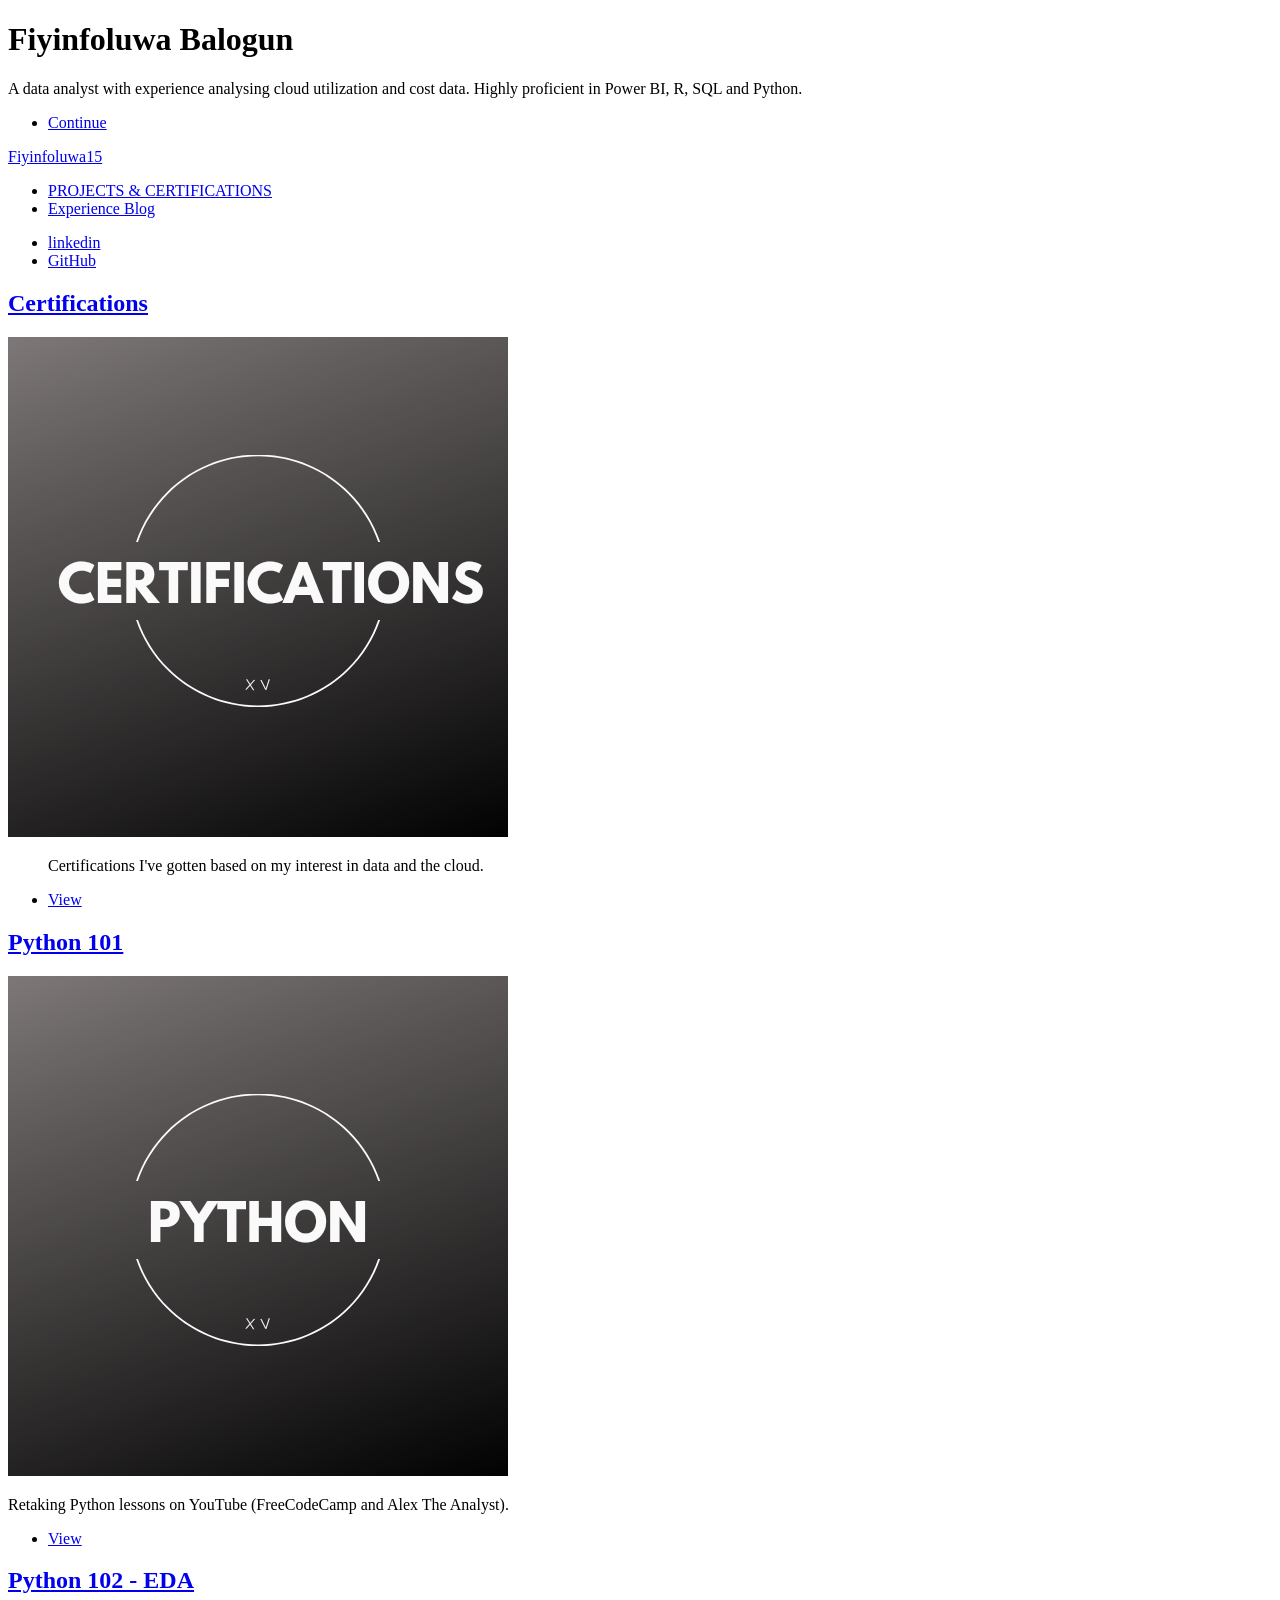
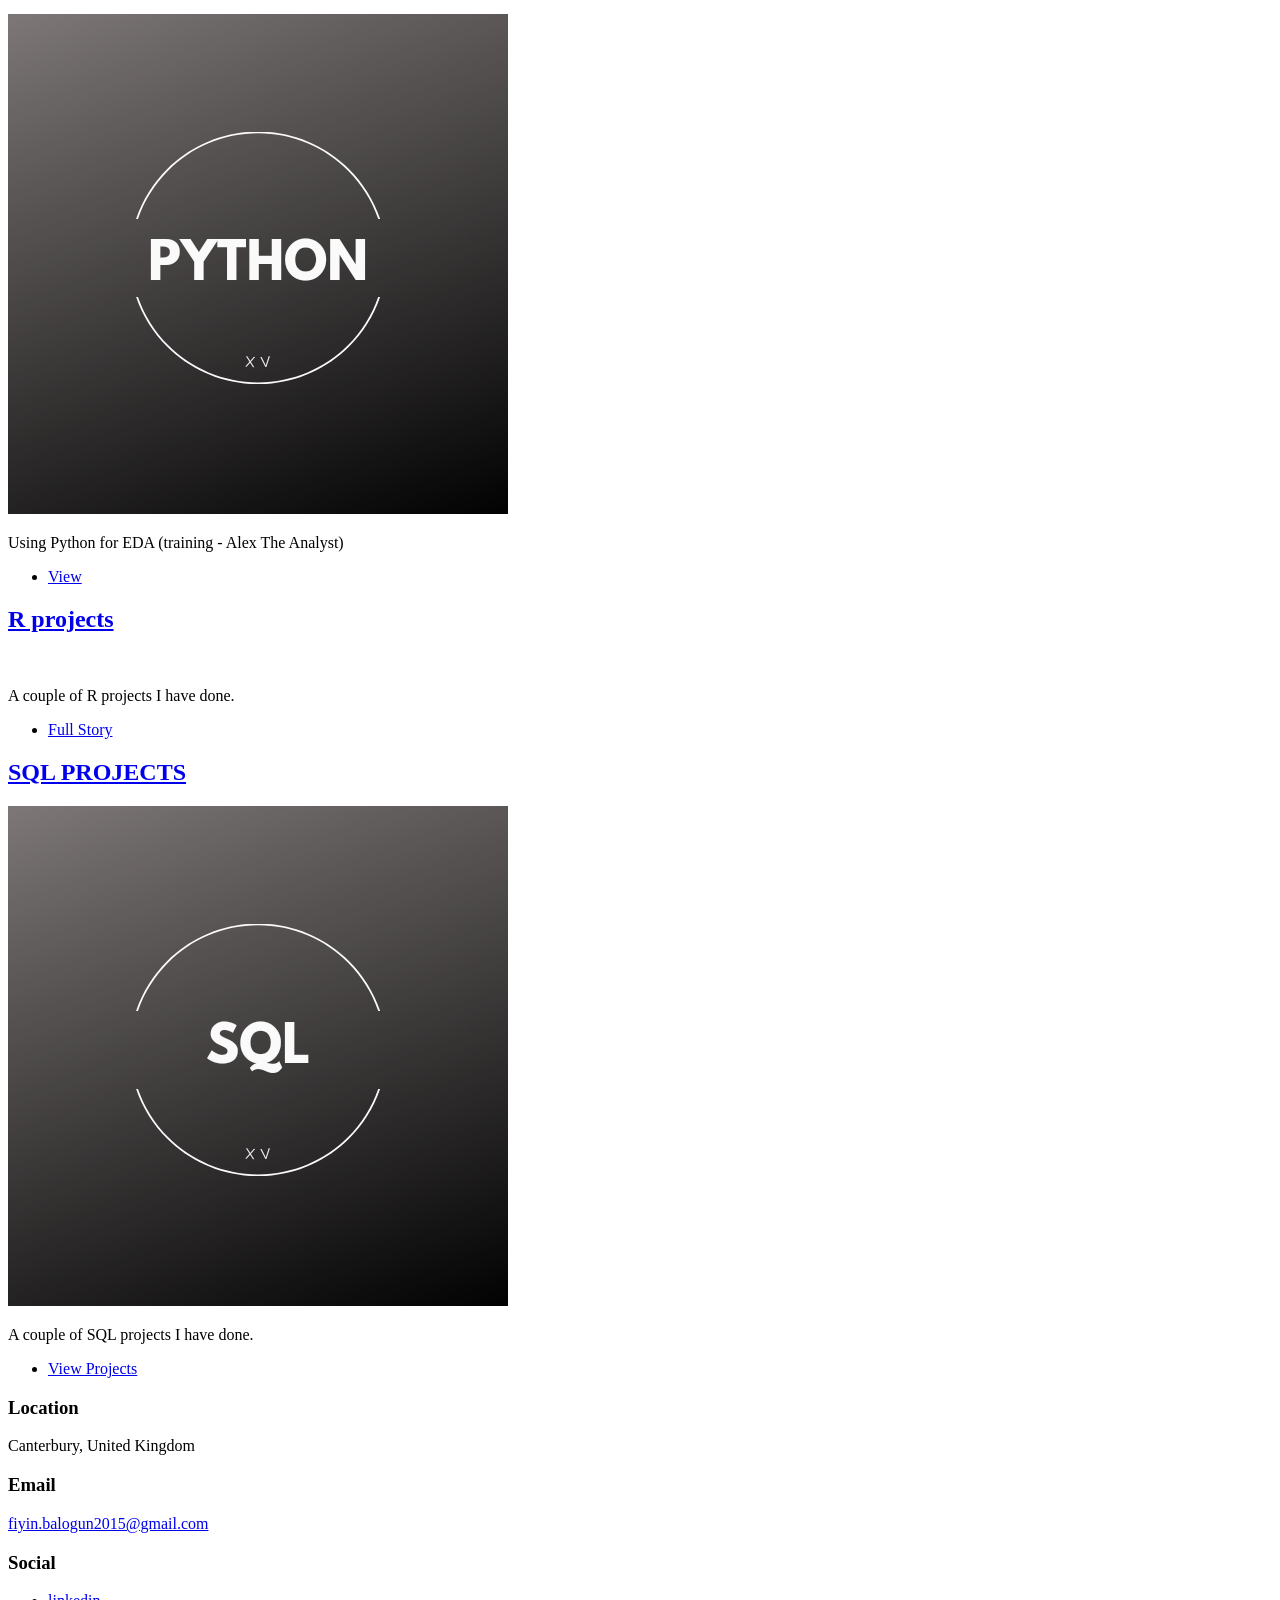
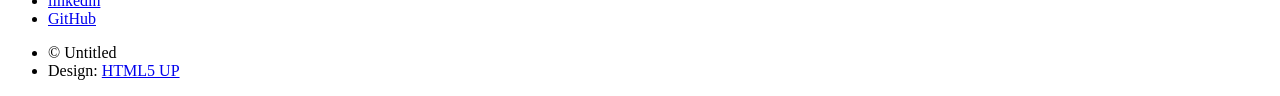
==== index.html @ f5b76aea "Add files via upload" ====
<!DOCTYPE HTML>
<!--
	Massively by HTML5 UP
	html5up.net | @ajlkn
	Free for personal and commercial use under the CCA 3.0 license (html5up.net/license)
-->
<html>
	<head>
		<title>Fiyinfoluwa15</title>
		<meta charset="utf-8" />
		<meta name="viewport" content="width=device-width, initial-scale=1, user-scalable=no" />
		<link rel="stylesheet" href="assets/css/main.css" />
		<noscript><link rel="stylesheet" href="assets/css/noscript.css" /></noscript>
	</head>
	<body class="is-preload">

		<!-- Wrapper -->
			<div id="wrapper" class="fade-in">

				<!-- Intro -->
					<div id="intro">
						<h1>Fiyinfoluwa Balogun<br />
						</h1>
						<p>A data analyst with experience analysing cloud utilization and cost data. Highly proficient in Power BI, R, SQL and Python.
						</p>
						<ul class="actions">
							<li><a href="#header" class="button icon solid solo fa-arrow-down scrolly">Continue</a></li>
						</ul>
					</div>

				<!-- Header -->
					<header id="header">
						<a href="index.html" class="logo">Fiyinfoluwa15</a>
					</header>

				<!-- Nav -->
					<nav id="nav">
						<ul class="links">
							<li class="active"><a href="index.html">PROJECTS & CERTIFICATIONS</a></li>
							<li><a href="elements.html">Experience Blog</a></li>
						</ul>
						<ul class="icons">
							<li><a href="https://www.linkedin.com/in/fiyinfoluwa15/" class="icon brands alt fa-linkedin"><span class="label">linkedin</span></a></li>
							<li><a href="https://github.com/Fiyinfoluwa15" class="icon brands alt fa-github"><span class="label">GitHub</span></a></li>
						</ul>
					</nav>

				<!-- Main -->
					<div id="main">

						<!-- Posts -->
							<section class="posts">

								<article>
									<header>
										
										<h2><a href="https://drive.google.com/drive/folders/1O9Dxxa2J1pvf2xqoZKgdCrz-bEJuk0Lr?usp=drive_link">Certifications<br />
										</a></h2>
									</header>
									<a href="https://drive.google.com/drive/folders/1O9Dxxa2J1pvf2xqoZKgdCrz-bEJuk0Lr?usp=drive_link" class="image main"><img src="images/certifications.png" alt="" /></a>
									<ul class="actions special">
									<p>Certifications I've gotten based on my interest in data and the cloud.</p>
										<li><a href="https://drive.google.com/drive/folders/1O9Dxxa2J1pvf2xqoZKgdCrz-bEJuk0Lr?usp=drive_link" class="button">View</a></li>
									</ul>
								</article>

								<article>
									<header>
										
										<h2><a href="https://github.com/Fiyinfoluwa15/python101/blob/main/Python%20101.ipynb">Python 101<br />
										</a></h2>
									</header>
									<a href="#" class="image fit"><img src="images/python.png" alt="" /></a>
									<p>Retaking Python lessons on YouTube (FreeCodeCamp and Alex The Analyst). </p>
									<ul class="actions special">
										<li><a href="https://github.com/Fiyinfoluwa15/python101/blob/main/Python%20101.ipynb" class="button">View</a></li>
									</ul>
								</article>

								<article>
									<header>
										
										<h2><a href="https://github.com/Fiyinfoluwa15/Python-102/blob/main/Python%20102%20-%20EDA.ipynb">Python 102 - EDA<br />
										</a></h2>
									</header>
									<a href="#" class="image fit"><img src="images/python.png" alt="" /></a>
									<p>Using Python for EDA (training - Alex The Analyst)</p>
									<ul class="actions special">
										<li><a href="https://github.com/Fiyinfoluwa15/Python-102/blob/main/Python%20102%20-%20EDA.ipynb" class="button">View</a></li>
									</ul>
								</article>
								<article>
									<header>
										
										<h2><a href="#">R projects<br />
										</a></h2>
									</header>
									<a href="#" class="image fit"><img src="images/pic04.jpg" alt="" /></a>
									<p>A couple of R projects I have done.</p>
									<ul class="actions special">
										<li><a href="#" class="button">Full Story</a></li>
									</ul>
								</article>
								<article>
									<header>
										
										<h2><a href="#">SQL PROJECTS<br />
										</a></h2>
									</header>
									<a href="#" class="image fit"><img src="images/sql.png" alt="" /></a>
									<p>A couple of SQL projects I have done.</p>
									<ul class="actions special">
										<li><a href="#" class="button">View Projects</a></li>
									</ul>
								</article>
								
					

				
					
						<footer id="footer">
						
							<section class="split contact">
								<section class="alt">
									<h3>Location</h3>
									<p>Canterbury, United Kingdom</p>
								</section>
								<section>
									<h3>Email</h3>
									<p><a href="#">fiyin.balogun2015@gmail.com</a></p>
								</section>
								<section>
									<h3>Social</h3>
									<ul class="icons alt">
										<li><a href="https://www.linkedin.com/in/fiyinfoluwa15/" class="icon brands alt fa-linkedin"><span class="label">linkedin</span></a></li>
										<li><a href="https://github.com/Fiyinfoluwa15" class="icon brands alt fa-github"><span class="label">GitHub</span></a></li>
									</ul>
								</section>
							</section>
						</footer>

				<!-- Copyright -->
					<div id="copyright">
						<ul><li>&copy; Untitled</li><li>Design: <a href="https://html5up.net">HTML5 UP</a></li></ul>
					</div>

			</div>

		<!-- Scripts -->
			<script src="assets/js/jquery.min.js"></script>
			<script src="assets/js/jquery.scrollex.min.js"></script>
			<script src="assets/js/jquery.scrolly.min.js"></script>
			<script src="assets/js/browser.min.js"></script>
			<script src="assets/js/breakpoints.min.js"></script>
			<script src="assets/js/util.js"></script>
			<script src="assets/js/main.js"></script>

	</body>
</html>
---- assets/css/main.css ----
@import url(fontawesome-all.min.css);
@import url("https://fonts.googleapis.com/css?family=Merriweather:300,700,300italic,700italic|Source+Sans+Pro:900");

/*
	Massively by HTML5 UP
	html5up.net | @ajlkn
	Free for personal and commercial use under the CCA 3.0 license (html5up.net/license)
*/

html, body, div, span, applet, object,
iframe, h1, h2, h3, h4, h5, h6, p, blockquote,
pre, a, abbr, acronym, address, big, cite,
code, del, dfn, em, img, ins, kbd, q, s, samp,
small, strike, strong, sub, sup, tt, var, b,
u, i, center, dl, dt, dd, ol, ul, li, fieldset,
form, label, legend, table, caption, tbody,
tfoot, thead, tr, th, td, article, aside,
canvas, details, embed, figure, figcaption,
footer, header, hgroup, menu, nav, output, ruby,
section, summary, time, mark, audio, video {
	margin: 0;
	padding: 0;
	border: 0;
	font-size: 100%;
	font: inherit;
	vertical-align: baseline;}

article, aside, details, figcaption, figure,
footer, header, hgroup, menu, nav, section {
	display: block;}

body {
	line-height: 1;
}

ol, ul {
	list-style: none;
}

blockquote, q {
	quotes: none;
}

	blockquote:before, blockquote:after, q:before, q:after {
		content: '';
		content: none;
	}

table {
	border-collapse: collapse;
	border-spacing: 0;
}

body {
	-webkit-text-size-adjust: none;
}

mark {
	background-color: transparent;
	color: inherit;
}

input::-moz-focus-inner {
	border: 0;
	padding: 0;
}

input, select, textarea {
	-moz-appearance: none;
	-webkit-appearance: none;
	-ms-appearance: none;
	appearance: none;
}

/* Basic */

	@-ms-viewport {
		width: device-width;
	}

	body {
		-ms-overflow-style: scrollbar;
	}

	@media screen and (max-width: 480px) {

		html, body {
			min-width: 320px;
		}

	}

	html {
		box-sizing: border-box;
	}

	*, *:before, *:after {
		box-sizing: inherit;
	}

	body {
		background-color: #1e252d;
	}

		body.is-preload *, body.is-preload *:before, body.is-preload *:after {
			-moz-animation: none !important;
			-webkit-animation: none !important;
			-ms-animation: none !important;
			animation: none !important;
			-moz-transition: none !important;
			-webkit-transition: none !important;
			-ms-transition: none !important;
			transition: none !important;
		}

/* Type */

	html {
		font-size: 16pt;
	}

		@media screen and (max-width: 1680px) {

			html {
				font-size: 12pt;
			}

		}

		@media screen and (max-width: 1280px) {

			html {
				font-size: 11pt;
			}

		}

		@media screen and (max-width: 360px) {

			html {
				font-size: 10pt;
			}

		}

	body {
		color: #212931;
	}

	body, input, select, textarea {
		font-family: "Merriweather", Georgia, serif;
		font-weight: 300;
		font-size: 1rem;
		line-height: 2.375;
	}

	a {
		-moz-transition: color 0.2s ease-in-out, background-color 0.2s ease-in-out, border-color 0.2s ease-in-out, box-shadow 0.2s ease-in-out;
		-webkit-transition: color 0.2s ease-in-out, background-color 0.2s ease-in-out, border-color 0.2s ease-in-out, box-shadow 0.2s ease-in-out;
		-ms-transition: color 0.2s ease-in-out, background-color 0.2s ease-in-out, border-color 0.2s ease-in-out, box-shadow 0.2s ease-in-out;
		transition: color 0.2s ease-in-out, background-color 0.2s ease-in-out, border-color 0.2s ease-in-out, box-shadow 0.2s ease-in-out;
		border-bottom: dotted 1px;
		text-decoration: none;
	}

		a:hover {
			border-bottom-color: transparent;
		}

	strong, b {
		font-weight: 600;
	}

	em, i {
		font-style: italic;
	}

	p {
		text-align: justify;
		margin: 0 0 2rem 0;
	}

	h1, h2, h3, h4, h5, h6 {
		font-family: "Source Sans Pro", Helvetica, sans-serif;
		font-weight: 900;
		line-height: 1.5;
		letter-spacing: 0.075em;
		text-transform: uppercase;
		margin: 0 0 1rem 0;
	}

		h1 a, h2 a, h3 a, h4 a, h5 a, h6 a {
			border-bottom: 0;
			color: inherit;
			text-decoration: none;
		}

	h1 {
		font-size: 4rem;
		line-height: 1.1;
		margin: 0 0 2rem 0;
	}

	h2 {
		font-size: 1.75rem;
		line-height: 1.3;
		margin: 0 0 1.5rem 0;
	}

	h3 {
		font-size: 1.25rem;
		margin: 0 0 1.5rem 0;
	}

	h4 {
		font-size: 1rem;
	}

	h5 {
		font-size: 0.9rem;
	}

	h6 {
		font-size: 0.8rem;
	}

	sub {
		font-size: 0.8rem;
		position: relative;
		top: 0.5rem;
	}

	sup {
		font-size: 0.8rem;
		position: relative;
		top: -0.5rem;
	}

	blockquote {
		border-left: solid 4px;
		font-style: italic;
		margin: 0 0 2rem 0;
		padding: 0.5rem 0 0.5rem 2rem;
	}

	code {
		border: solid 2px;
		font-family: "Courier New", monospace;
		font-size: 0.9rem;
		margin: 0 0.25rem;
		padding: 0.25rem 0.65rem;
	}

	pre {
		-webkit-overflow-scrolling: touch;
		font-family: "Courier New", monospace;
		font-size: 0.9rem;
		margin: 0 0 2rem 0;
	}

		pre code {
			display: block;
			line-height: 1.75;
			padding: 1rem 1.5rem;
			overflow-x: auto;
		}

	hr {
		border: 0;
		border-bottom: solid 2px;
		margin: 3rem 0;
	}

		hr.major {
			margin: 5rem 0;
		}

	.align-left {
		text-align: left;
	}

	.align-center {
		text-align: center;
	}

	.align-right {
		text-align: right;
	}

	input, select, textarea {
		color: #212931;
	}

	a {
		color: #212931;
		border-bottom-color: rgba(33, 41, 49, 0.5);
	}

		a:hover {
			border-bottom-color: transparent;
			color: #18bfef !important;
		}

	strong, b {
		color: #212931;
	}

	h1, h2, h3, h4, h5, h6 {
		color: #212931;
	}

	blockquote {
		border-left-color: #eeeeee;
	}

	code {
		background: rgba(220, 220, 220, 0.25);
		border-color: #eeeeee;
	}

	hr {
		border-bottom-color: #eeeeee;
	}

/* Row */

	.row {
		display: flex;
		flex-wrap: wrap;
		box-sizing: border-box;
		align-items: stretch;
	}

		.row > * {
			box-sizing: border-box;
		}

		.row.gtr-uniform > * > :last-child {
			margin-bottom: 0;
		}

		.row.aln-left {
			justify-content: flex-start;
		}

		.row.aln-center {
			justify-content: center;
		}

		.row.aln-right {
			justify-content: flex-end;
		}

		.row.aln-top {
			align-items: flex-start;
		}

		.row.aln-middle {
			align-items: center;
		}

		.row.aln-bottom {
			align-items: flex-end;
		}

		.row > .imp {
			order: -1;
		}

		.row > .col-1 {
			width: 8.33333%;
		}

		.row > .off-1 {
			margin-left: 8.33333%;
		}

		.row > .col-2 {
			width: 16.66667%;
		}

		.row > .off-2 {
			margin-left: 16.66667%;
		}

		.row > .col-3 {
			width: 25%;
		}

		.row > .off-3 {
			margin-left: 25%;
		}

		.row > .col-4 {
			width: 33.33333%;
		}

		.row > .off-4 {
			margin-left: 33.33333%;
		}

		.row > .col-5 {
			width: 41.66667%;
		}

		.row > .off-5 {
			margin-left: 41.66667%;
		}

		.row > .col-6 {
			width: 50%;
		}

		.row > .off-6 {
			margin-left: 50%;
		}

		.row > .col-7 {
			width: 58.33333%;
		}

		.row > .off-7 {
			margin-left: 58.33333%;
		}

		.row > .col-8 {
			width: 66.66667%;
		}

		.row > .off-8 {
			margin-left: 66.66667%;
		}

		.row > .col-9 {
			width: 75%;
		}

		.row > .off-9 {
			margin-left: 75%;
		}

		.row > .col-10 {
			width: 83.33333%;
		}

		.row > .off-10 {
			margin-left: 83.33333%;
		}

		.row > .col-11 {
			width: 91.66667%;
		}

		.row > .off-11 {
			margin-left: 91.66667%;
		}

		.row > .col-12 {
			width: 100%;
		}

		.row > .off-12 {
			margin-left: 100%;
		}

		.row.gtr-0 {
			margin-top: 0;
			margin-left: 0rem;
		}

			.row.gtr-0 > * {
				padding: 0 0 0 0rem;
			}

			.row.gtr-0.gtr-uniform {
				margin-top: 0rem;
			}

				.row.gtr-0.gtr-uniform > * {
					padding-top: 0rem;
				}

		.row.gtr-25 {
			margin-top: 0;
			margin-left: -0.375rem;
		}

			.row.gtr-25 > * {
				padding: 0 0 0 0.375rem;
			}

			.row.gtr-25.gtr-uniform {
				margin-top: -0.375rem;
			}

				.row.gtr-25.gtr-uniform > * {
					padding-top: 0.375rem;
				}

		.row.gtr-50 {
			margin-top: 0;
			margin-left: -0.75rem;
		}

			.row.gtr-50 > * {
				padding: 0 0 0 0.75rem;
			}

			.row.gtr-50.gtr-uniform {
				margin-top: -0.75rem;
			}

				.row.gtr-50.gtr-uniform > * {
					padding-top: 0.75rem;
				}

		.row {
			margin-top: 0;
			margin-left: -1.5rem;
		}

			.row > * {
				padding: 0 0 0 1.5rem;
			}

			.row.gtr-uniform {
				margin-top: -1.5rem;
			}

				.row.gtr-uniform > * {
					padding-top: 1.5rem;
				}

		.row.gtr-150 {
			margin-top: 0;
			margin-left: -2.25rem;
		}

			.row.gtr-150 > * {
				padding: 0 0 0 2.25rem;
			}

			.row.gtr-150.gtr-uniform {
				margin-top: -2.25rem;
			}

				.row.gtr-150.gtr-uniform > * {
					padding-top: 2.25rem;
				}

		.row.gtr-200 {
			margin-top: 0;
			margin-left: -3rem;
		}

			.row.gtr-200 > * {
				padding: 0 0 0 3rem;
			}

			.row.gtr-200.gtr-uniform {
				margin-top: -3rem;
			}

				.row.gtr-200.gtr-uniform > * {
					padding-top: 3rem;
				}

		@media screen and (max-width: 1680px) {

			.row {
				display: flex;
				flex-wrap: wrap;
				box-sizing: border-box;
				align-items: stretch;
			}

				.row > * {
					box-sizing: border-box;
				}

				.row.gtr-uniform > * > :last-child {
					margin-bottom: 0;
				}

				.row.aln-left {
					justify-content: flex-start;
				}

				.row.aln-center {
					justify-content: center;
				}

				.row.aln-right {
					justify-content: flex-end;
				}

				.row.aln-top {
					align-items: flex-start;
				}

				.row.aln-middle {
					align-items: center;
				}

				.row.aln-bottom {
					align-items: flex-end;
				}

				.row > .imp-xlarge {
					order: -1;
				}

				.row > .col-1-xlarge {
					width: 8.33333%;
				}

				.row > .off-1-xlarge {
					margin-left: 8.33333%;
				}

				.row > .col-2-xlarge {
					width: 16.66667%;
				}

				.row > .off-2-xlarge {
					margin-left: 16.66667%;
				}

				.row > .col-3-xlarge {
					width: 25%;
				}

				.row > .off-3-xlarge {
					margin-left: 25%;
				}

				.row > .col-4-xlarge {
					width: 33.33333%;
				}

				.row > .off-4-xlarge {
					margin-left: 33.33333%;
				}

				.row > .col-5-xlarge {
					width: 41.66667%;
				}

				.row > .off-5-xlarge {
					margin-left: 41.66667%;
				}

				.row > .col-6-xlarge {
					width: 50%;
				}

				.row > .off-6-xlarge {
					margin-left: 50%;
				}

				.row > .col-7-xlarge {
					width: 58.33333%;
				}

				.row > .off-7-xlarge {
					margin-left: 58.33333%;
				}

				.row > .col-8-xlarge {
					width: 66.66667%;
				}

				.row > .off-8-xlarge {
					margin-left: 66.66667%;
				}

				.row > .col-9-xlarge {
					width: 75%;
				}

				.row > .off-9-xlarge {
					margin-left: 75%;
				}

				.row > .col-10-xlarge {
					width: 83.33333%;
				}

				.row > .off-10-xlarge {
					margin-left: 83.33333%;
				}

				.row > .col-11-xlarge {
					width: 91.66667%;
				}

				.row > .off-11-xlarge {
					margin-left: 91.66667%;
				}

				.row > .col-12-xlarge {
					width: 100%;
				}

				.row > .off-12-xlarge {
					margin-left: 100%;
				}

				.row.gtr-0 {
					margin-top: 0;
					margin-left: 0rem;
				}

					.row.gtr-0 > * {
						padding: 0 0 0 0rem;
					}

					.row.gtr-0.gtr-uniform {
						margin-top: 0rem;
					}

						.row.gtr-0.gtr-uniform > * {
							padding-top: 0rem;
						}

				.row.gtr-25 {
					margin-top: 0;
					margin-left: -0.375rem;
				}

					.row.gtr-25 > * {
						padding: 0 0 0 0.375rem;
					}

					.row.gtr-25.gtr-uniform {
						margin-top: -0.375rem;
					}

						.row.gtr-25.gtr-uniform > * {
							padding-top: 0.375rem;
						}

				.row.gtr-50 {
					margin-top: 0;
					margin-left: -0.75rem;
				}

					.row.gtr-50 > * {
						padding: 0 0 0 0.75rem;
					}

					.row.gtr-50.gtr-uniform {
						margin-top: -0.75rem;
					}

						.row.gtr-50.gtr-uniform > * {
							padding-top: 0.75rem;
						}

				.row {
					margin-top: 0;
					margin-left: -1.5rem;
				}

					.row > * {
						padding: 0 0 0 1.5rem;
					}

					.row.gtr-uniform {
						margin-top: -1.5rem;
					}

						.row.gtr-uniform > * {
							padding-top: 1.5rem;
						}

				.row.gtr-150 {
					margin-top: 0;
					margin-left: -2.25rem;
				}

					.row.gtr-150 > * {
						padding: 0 0 0 2.25rem;
					}

					.row.gtr-150.gtr-uniform {
						margin-top: -2.25rem;
					}

						.row.gtr-150.gtr-uniform > * {
							padding-top: 2.25rem;
						}

				.row.gtr-200 {
					margin-top: 0;
					margin-left: -3rem;
				}

					.row.gtr-200 > * {
						padding: 0 0 0 3rem;
					}

					.row.gtr-200.gtr-uniform {
						margin-top: -3rem;
					}

						.row.gtr-200.gtr-uniform > * {
							padding-top: 3rem;
						}

		}

		@media screen and (max-width: 1280px) {

			.row {
				display: flex;
				flex-wrap: wrap;
				box-sizing: border-box;
				align-items: stretch;
			}

				.row > * {
					box-sizing: border-box;
				}

				.row.gtr-uniform > * > :last-child {
					margin-bottom: 0;
				}

				.row.aln-left {
					justify-content: flex-start;
				}

				.row.aln-center {
					justify-content: center;
				}

				.row.aln-right {
					justify-content: flex-end;
				}

				.row.aln-top {
					align-items: flex-start;
				}

				.row.aln-middle {
					align-items: center;
				}

				.row.aln-bottom {
					align-items: flex-end;
				}

				.row > .imp-large {
					order: -1;
				}

				.row > .col-1-large {
					width: 8.33333%;
				}

				.row > .off-1-large {
					margin-left: 8.33333%;
				}

				.row > .col-2-large {
					width: 16.66667%;
				}

				.row > .off-2-large {
					margin-left: 16.66667%;
				}

				.row > .col-3-large {
					width: 25%;
				}

				.row > .off-3-large {
					margin-left: 25%;
				}

				.row > .col-4-large {
					width: 33.33333%;
				}

				.row > .off-4-large {
					margin-left: 33.33333%;
				}

				.row > .col-5-large {
					width: 41.66667%;
				}

				.row > .off-5-large {
					margin-left: 41.66667%;
				}

				.row > .col-6-large {
					width: 50%;
				}

				.row > .off-6-large {
					margin-left: 50%;
				}

				.row > .col-7-large {
					width: 58.33333%;
				}

				.row > .off-7-large {
					margin-left: 58.33333%;
				}

				.row > .col-8-large {
					width: 66.66667%;
				}

				.row > .off-8-large {
					margin-left: 66.66667%;
				}

				.row > .col-9-large {
					width: 75%;
				}

				.row > .off-9-large {
					margin-left: 75%;
				}

				.row > .col-10-large {
					width: 83.33333%;
				}

				.row > .off-10-large {
					margin-left: 83.33333%;
				}

				.row > .col-11-large {
					width: 91.66667%;
				}

				.row > .off-11-large {
					margin-left: 91.66667%;
				}

				.row > .col-12-large {
					width: 100%;
				}

				.row > .off-12-large {
					margin-left: 100%;
				}

				.row.gtr-0 {
					margin-top: 0;
					margin-left: 0rem;
				}

					.row.gtr-0 > * {
						padding: 0 0 0 0rem;
					}

					.row.gtr-0.gtr-uniform {
						margin-top: 0rem;
					}

						.row.gtr-0.gtr-uniform > * {
							padding-top: 0rem;
						}

				.row.gtr-25 {
					margin-top: 0;
					margin-left: -0.375rem;
				}

					.row.gtr-25 > * {
						padding: 0 0 0 0.375rem;
					}

					.row.gtr-25.gtr-uniform {
						margin-top: -0.375rem;
					}

						.row.gtr-25.gtr-uniform > * {
							padding-top: 0.375rem;
						}

				.row.gtr-50 {
					margin-top: 0;
					margin-left: -0.75rem;
				}

					.row.gtr-50 > * {
						padding: 0 0 0 0.75rem;
					}

					.row.gtr-50.gtr-uniform {
						margin-top: -0.75rem;
					}

						.row.gtr-50.gtr-uniform > * {
							padding-top: 0.75rem;
						}

				.row {
					margin-top: 0;
					margin-left: -1.5rem;
				}

					.row > * {
						padding: 0 0 0 1.5rem;
					}

					.row.gtr-uniform {
						margin-top: -1.5rem;
					}

						.row.gtr-uniform > * {
							padding-top: 1.5rem;
						}

				.row.gtr-150 {
					margin-top: 0;
					margin-left: -2.25rem;
				}

					.row.gtr-150 > * {
						padding: 0 0 0 2.25rem;
					}

					.row.gtr-150.gtr-uniform {
						margin-top: -2.25rem;
					}

						.row.gtr-150.gtr-uniform > * {
							padding-top: 2.25rem;
						}

				.row.gtr-200 {
					margin-top: 0;
					margin-left: -3rem;
				}

					.row.gtr-200 > * {
						padding: 0 0 0 3rem;
					}

					.row.gtr-200.gtr-uniform {
						margin-top: -3rem;
					}

						.row.gtr-200.gtr-uniform > * {
							padding-top: 3rem;
						}

		}

		@media screen and (max-width: 980px) {

			.row {
				display: flex;
				flex-wrap: wrap;
				box-sizing: border-box;
				align-items: stretch;
			}

				.row > * {
					box-sizing: border-box;
				}

				.row.gtr-uniform > * > :last-child {
					margin-bottom: 0;
				}

				.row.aln-left {
					justify-content: flex-start;
				}

				.row.aln-center {
					justify-content: center;
				}

				.row.aln-right {
					justify-content: flex-end;
				}

				.row.aln-top {
					align-items: flex-start;
				}

				.row.aln-middle {
					align-items: center;
				}

				.row.aln-bottom {
					align-items: flex-end;
				}

				.row > .imp-medium {
					order: -1;
				}

				.row > .col-1-medium {
					width: 8.33333%;
				}

				.row > .off-1-medium {
					margin-left: 8.33333%;
				}

				.row > .col-2-medium {
					width: 16.66667%;
				}

				.row > .off-2-medium {
					margin-left: 16.66667%;
				}

				.row > .col-3-medium {
					width: 25%;
				}

				.row > .off-3-medium {
					margin-left: 25%;
				}

				.row > .col-4-medium {
					width: 33.33333%;
				}

				.row > .off-4-medium {
					margin-left: 33.33333%;
				}

				.row > .col-5-medium {
					width: 41.66667%;
				}

				.row > .off-5-medium {
					margin-left: 41.66667%;
				}

				.row > .col-6-medium {
					width: 50%;
				}

				.row > .off-6-medium {
					margin-left: 50%;
				}

				.row > .col-7-medium {
					width: 58.33333%;
				}

				.row > .off-7-medium {
					margin-left: 58.33333%;
				}

				.row > .col-8-medium {
					width: 66.66667%;
				}

				.row > .off-8-medium {
					margin-left: 66.66667%;
				}

				.row > .col-9-medium {
					width: 75%;
				}

				.row > .off-9-medium {
					margin-left: 75%;
				}

				.row > .col-10-medium {
					width: 83.33333%;
				}

				.row > .off-10-medium {
					margin-left: 83.33333%;
				}

				.row > .col-11-medium {
					width: 91.66667%;
				}

				.row > .off-11-medium {
					margin-left: 91.66667%;
				}

				.row > .col-12-medium {
					width: 100%;
				}

				.row > .off-12-medium {
					margin-left: 100%;
				}

				.row.gtr-0 {
					margin-top: 0;
					margin-left: 0rem;
				}

					.row.gtr-0 > * {
						padding: 0 0 0 0rem;
					}

					.row.gtr-0.gtr-uniform {
						margin-top: 0rem;
					}

						.row.gtr-0.gtr-uniform > * {
							padding-top: 0rem;
						}

				.row.gtr-25 {
					margin-top: 0;
					margin-left: -0.375rem;
				}

					.row.gtr-25 > * {
						padding: 0 0 0 0.375rem;
					}

					.row.gtr-25.gtr-uniform {
						margin-top: -0.375rem;
					}

						.row.gtr-25.gtr-uniform > * {
							padding-top: 0.375rem;
						}

				.row.gtr-50 {
					margin-top: 0;
					margin-left: -0.75rem;
				}

					.row.gtr-50 > * {
						padding: 0 0 0 0.75rem;
					}

					.row.gtr-50.gtr-uniform {
						margin-top: -0.75rem;
					}

						.row.gtr-50.gtr-uniform > * {
							padding-top: 0.75rem;
						}

				.row {
					margin-top: 0;
					margin-left: -1.5rem;
				}

					.row > * {
						padding: 0 0 0 1.5rem;
					}

					.row.gtr-uniform {
						margin-top: -1.5rem;
					}

						.row.gtr-uniform > * {
							padding-top: 1.5rem;
						}

				.row.gtr-150 {
					margin-top: 0;
					margin-left: -2.25rem;
				}

					.row.gtr-150 > * {
						padding: 0 0 0 2.25rem;
					}

					.row.gtr-150.gtr-uniform {
						margin-top: -2.25rem;
					}

						.row.gtr-150.gtr-uniform > * {
							padding-top: 2.25rem;
						}

				.row.gtr-200 {
					margin-top: 0;
					margin-left: -3rem;
				}

					.row.gtr-200 > * {
						padding: 0 0 0 3rem;
					}

					.row.gtr-200.gtr-uniform {
						margin-top: -3rem;
					}

						.row.gtr-200.gtr-uniform > * {
							padding-top: 3rem;
						}

		}

		@media screen and (max-width: 736px) {

			.row {
				display: flex;
				flex-wrap: wrap;
				box-sizing: border-box;
				align-items: stretch;
			}

				.row > * {
					box-sizing: border-box;
				}

				.row.gtr-uniform > * > :last-child {
					margin-bottom: 0;
				}

				.row.aln-left {
					justify-content: flex-start;
				}

				.row.aln-center {
					justify-content: center;
				}

				.row.aln-right {
					justify-content: flex-end;
				}

				.row.aln-top {
					align-items: flex-start;
				}

				.row.aln-middle {
					align-items: center;
				}

				.row.aln-bottom {
					align-items: flex-end;
				}

				.row > .imp-small {
					order: -1;
				}

				.row > .col-1-small {
					width: 8.33333%;
				}

				.row > .off-1-small {
					margin-left: 8.33333%;
				}

				.row > .col-2-small {
					width: 16.66667%;
				}

				.row > .off-2-small {
					margin-left: 16.66667%;
				}

				.row > .col-3-small {
					width: 25%;
				}

				.row > .off-3-small {
					margin-left: 25%;
				}

				.row > .col-4-small {
					width: 33.33333%;
				}

				.row > .off-4-small {
					margin-left: 33.33333%;
				}

				.row > .col-5-small {
					width: 41.66667%;
				}

				.row > .off-5-small {
					margin-left: 41.66667%;
				}

				.row > .col-6-small {
					width: 50%;
				}

				.row > .off-6-small {
					margin-left: 50%;
				}

				.row > .col-7-small {
					width: 58.33333%;
				}

				.row > .off-7-small {
					margin-left: 58.33333%;
				}

				.row > .col-8-small {
					width: 66.66667%;
				}

				.row > .off-8-small {
					margin-left: 66.66667%;
				}

				.row > .col-9-small {
					width: 75%;
				}

				.row > .off-9-small {
					margin-left: 75%;
				}

				.row > .col-10-small {
					width: 83.33333%;
				}

				.row > .off-10-small {
					margin-left: 83.33333%;
				}

				.row > .col-11-small {
					width: 91.66667%;
				}

				.row > .off-11-small {
					margin-left: 91.66667%;
				}

				.row > .col-12-small {
					width: 100%;
				}

				.row > .off-12-small {
					margin-left: 100%;
				}

				.row.gtr-0 {
					margin-top: 0;
					margin-left: 0rem;
				}

					.row.gtr-0 > * {
						padding: 0 0 0 0rem;
					}

					.row.gtr-0.gtr-uniform {
						margin-top: 0rem;
					}

						.row.gtr-0.gtr-uniform > * {
							padding-top: 0rem;
						}

				.row.gtr-25 {
					margin-top: 0;
					margin-left: -0.375rem;
				}

					.row.gtr-25 > * {
						padding: 0 0 0 0.375rem;
					}

					.row.gtr-25.gtr-uniform {
						margin-top: -0.375rem;
					}

						.row.gtr-25.gtr-uniform > * {
							padding-top: 0.375rem;
						}

				.row.gtr-50 {
					margin-top: 0;
					margin-left: -0.75rem;
				}

					.row.gtr-50 > * {
						padding: 0 0 0 0.75rem;
					}

					.row.gtr-50.gtr-uniform {
						margin-top: -0.75rem;
					}

						.row.gtr-50.gtr-uniform > * {
							padding-top: 0.75rem;
						}

				.row {
					margin-top: 0;
					margin-left: -1.5rem;
				}

					.row > * {
						padding: 0 0 0 1.5rem;
					}

					.row.gtr-uniform {
						margin-top: -1.5rem;
					}

						.row.gtr-uniform > * {
							padding-top: 1.5rem;
						}

				.row.gtr-150 {
					margin-top: 0;
					margin-left: -2.25rem;
				}

					.row.gtr-150 > * {
						padding: 0 0 0 2.25rem;
					}

					.row.gtr-150.gtr-uniform {
						margin-top: -2.25rem;
					}

						.row.gtr-150.gtr-uniform > * {
							padding-top: 2.25rem;
						}

				.row.gtr-200 {
					margin-top: 0;
					margin-left: -3rem;
				}

					.row.gtr-200 > * {
						padding: 0 0 0 3rem;
					}

					.row.gtr-200.gtr-uniform {
						margin-top: -3rem;
					}

						.row.gtr-200.gtr-uniform > * {
							padding-top: 3rem;
						}

		}

		@media screen and (max-width: 480px) {

			.row {
				display: flex;
				flex-wrap: wrap;
				box-sizing: border-box;
				align-items: stretch;
			}

				.row > * {
					box-sizing: border-box;
				}

				.row.gtr-uniform > * > :last-child {
					margin-bottom: 0;
				}

				.row.aln-left {
					justify-content: flex-start;
				}

				.row.aln-center {
					justify-content: center;
				}

				.row.aln-right {
					justify-content: flex-end;
				}

				.row.aln-top {
					align-items: flex-start;
				}

				.row.aln-middle {
					align-items: center;
				}

				.row.aln-bottom {
					align-items: flex-end;
				}

				.row > .imp-xsmall {
					order: -1;
				}

				.row > .col-1-xsmall {
					width: 8.33333%;
				}

				.row > .off-1-xsmall {
					margin-left: 8.33333%;
				}

				.row > .col-2-xsmall {
					width: 16.66667%;
				}

				.row > .off-2-xsmall {
					margin-left: 16.66667%;
				}

				.row > .col-3-xsmall {
					width: 25%;
				}

				.row > .off-3-xsmall {
					margin-left: 25%;
				}

				.row > .col-4-xsmall {
					width: 33.33333%;
				}

				.row > .off-4-xsmall {
					margin-left: 33.33333%;
				}

				.row > .col-5-xsmall {
					width: 41.66667%;
				}

				.row > .off-5-xsmall {
					margin-left: 41.66667%;
				}

				.row > .col-6-xsmall {
					width: 50%;
				}

				.row > .off-6-xsmall {
					margin-left: 50%;
				}

				.row > .col-7-xsmall {
					width: 58.33333%;
				}

				.row > .off-7-xsmall {
					margin-left: 58.33333%;
				}

				.row > .col-8-xsmall {
					width: 66.66667%;
				}

				.row > .off-8-xsmall {
					margin-left: 66.66667%;
				}

				.row > .col-9-xsmall {
					width: 75%;
				}

				.row > .off-9-xsmall {
					margin-left: 75%;
				}

				.row > .col-10-xsmall {
					width: 83.33333%;
				}

				.row > .off-10-xsmall {
					margin-left: 83.33333%;
				}

				.row > .col-11-xsmall {
					width: 91.66667%;
				}

				.row > .off-11-xsmall {
					margin-left: 91.66667%;
				}

				.row > .col-12-xsmall {
					width: 100%;
				}

				.row > .off-12-xsmall {
					margin-left: 100%;
				}

				.row.gtr-0 {
					margin-top: 0;
					margin-left: 0rem;
				}

					.row.gtr-0 > * {
						padding: 0 0 0 0rem;
					}

					.row.gtr-0.gtr-uniform {
						margin-top: 0rem;
					}

						.row.gtr-0.gtr-uniform > * {
							padding-top: 0rem;
						}

				.row.gtr-25 {
					margin-top: 0;
					margin-left: -0.375rem;
				}

					.row.gtr-25 > * {
						padding: 0 0 0 0.375rem;
					}

					.row.gtr-25.gtr-uniform {
						margin-top: -0.375rem;
					}

						.row.gtr-25.gtr-uniform > * {
							padding-top: 0.375rem;
						}

				.row.gtr-50 {
					margin-top: 0;
					margin-left: -0.75rem;
				}

					.row.gtr-50 > * {
						padding: 0 0 0 0.75rem;
					}

					.row.gtr-50.gtr-uniform {
						margin-top: -0.75rem;
					}

						.row.gtr-50.gtr-uniform > * {
							padding-top: 0.75rem;
						}

				.row {
					margin-top: 0;
					margin-left: -1.5rem;
				}

					.row > * {
						padding: 0 0 0 1.5rem;
					}

					.row.gtr-uniform {
						margin-top: -1.5rem;
					}

						.row.gtr-uniform > * {
							padding-top: 1.5rem;
						}

				.row.gtr-150 {
					margin-top: 0;
					margin-left: -2.25rem;
				}

					.row.gtr-150 > * {
						padding: 0 0 0 2.25rem;
					}

					.row.gtr-150.gtr-uniform {
						margin-top: -2.25rem;
					}

						.row.gtr-150.gtr-uniform > * {
							padding-top: 2.25rem;
						}

				.row.gtr-200 {
					margin-top: 0;
					margin-left: -3rem;
				}

					.row.gtr-200 > * {
						padding: 0 0 0 3rem;
					}

					.row.gtr-200.gtr-uniform {
						margin-top: -3rem;
					}

						.row.gtr-200.gtr-uniform > * {
							padding-top: 3rem;
						}

		}

		@media screen and (max-width: 360px) {

			.row {
				display: flex;
				flex-wrap: wrap;
				box-sizing: border-box;
				align-items: stretch;
			}

				.row > * {
					box-sizing: border-box;
				}

				.row.gtr-uniform > * > :last-child {
					margin-bottom: 0;
				}

				.row.aln-left {
					justify-content: flex-start;
				}

				.row.aln-center {
					justify-content: center;
				}

				.row.aln-right {
					justify-content: flex-end;
				}

				.row.aln-top {
					align-items: flex-start;
				}

				.row.aln-middle {
					align-items: center;
				}

				.row.aln-bottom {
					align-items: flex-end;
				}

				.row > .imp-xxsmall {
					order: -1;
				}

				.row > .col-1-xxsmall {
					width: 8.33333%;
				}

				.row > .off-1-xxsmall {
					margin-left: 8.33333%;
				}

				.row > .col-2-xxsmall {
					width: 16.66667%;
				}

				.row > .off-2-xxsmall {
					margin-left: 16.66667%;
				}

				.row > .col-3-xxsmall {
					width: 25%;
				}

				.row > .off-3-xxsmall {
					margin-left: 25%;
				}

				.row > .col-4-xxsmall {
					width: 33.33333%;
				}

				.row > .off-4-xxsmall {
					margin-left: 33.33333%;
				}

				.row > .col-5-xxsmall {
					width: 41.66667%;
				}

				.row > .off-5-xxsmall {
					margin-left: 41.66667%;
				}

				.row > .col-6-xxsmall {
					width: 50%;
				}

				.row > .off-6-xxsmall {
					margin-left: 50%;
				}

				.row > .col-7-xxsmall {
					width: 58.33333%;
				}

				.row > .off-7-xxsmall {
					margin-left: 58.33333%;
				}

				.row > .col-8-xxsmall {
					width: 66.66667%;
				}

				.row > .off-8-xxsmall {
					margin-left: 66.66667%;
				}

				.row > .col-9-xxsmall {
					width: 75%;
				}

				.row > .off-9-xxsmall {
					margin-left: 75%;
				}

				.row > .col-10-xxsmall {
					width: 83.33333%;
				}

				.row > .off-10-xxsmall {
					margin-left: 83.33333%;
				}

				.row > .col-11-xxsmall {
					width: 91.66667%;
				}

				.row > .off-11-xxsmall {
					margin-left: 91.66667%;
				}

				.row > .col-12-xxsmall {
					width: 100%;
				}

				.row > .off-12-xxsmall {
					margin-left: 100%;
				}

				.row.gtr-0 {
					margin-top: 0;
					margin-left: 0rem;
				}

					.row.gtr-0 > * {
						padding: 0 0 0 0rem;
					}

					.row.gtr-0.gtr-uniform {
						margin-top: 0rem;
					}

						.row.gtr-0.gtr-uniform > * {
							padding-top: 0rem;
						}

				.row.gtr-25 {
					margin-top: 0;
					margin-left: -0.375rem;
				}

					.row.gtr-25 > * {
						padding: 0 0 0 0.375rem;
					}

					.row.gtr-25.gtr-uniform {
						margin-top: -0.375rem;
					}

						.row.gtr-25.gtr-uniform > * {
							padding-top: 0.375rem;
						}

				.row.gtr-50 {
					margin-top: 0;
					margin-left: -0.75rem;
				}

					.row.gtr-50 > * {
						padding: 0 0 0 0.75rem;
					}

					.row.gtr-50.gtr-uniform {
						margin-top: -0.75rem;
					}

						.row.gtr-50.gtr-uniform > * {
							padding-top: 0.75rem;
						}

				.row {
					margin-top: 0;
					margin-left: -1.5rem;
				}

					.row > * {
						padding: 0 0 0 1.5rem;
					}

					.row.gtr-uniform {
						margin-top: -1.5rem;
					}

						.row.gtr-uniform > * {
							padding-top: 1.5rem;
						}

				.row.gtr-150 {
					margin-top: 0;
					margin-left: -2.25rem;
				}

					.row.gtr-150 > * {
						padding: 0 0 0 2.25rem;
					}

					.row.gtr-150.gtr-uniform {
						margin-top: -2.25rem;
					}

						.row.gtr-150.gtr-uniform > * {
							padding-top: 2.25rem;
						}

				.row.gtr-200 {
					margin-top: 0;
					margin-left: -3rem;
				}

					.row.gtr-200 > * {
						padding: 0 0 0 3rem;
					}

					.row.gtr-200.gtr-uniform {
						margin-top: -3rem;
					}

						.row.gtr-200.gtr-uniform > * {
							padding-top: 3rem;
						}

		}

/* Box */

	.box {
		border: solid 2px;
		margin-bottom: 2rem;
		padding: 1.5rem;
	}

		.box > :last-child,
		.box > :last-child > :last-child,
		.box > :last-child > :last-child > :last-child {
			margin-bottom: 0;
		}

		.box.alt {
			border: 0;
			border-radius: 0;
			padding: 0;
		}

	.box {
		border-color: #eeeeee;
	}

/* Button */

	input[type="submit"],
	input[type="reset"],
	input[type="button"],
	button,
	.button {
		-moz-appearance: none;
		-webkit-appearance: none;
		-ms-appearance: none;
		appearance: none;
		-moz-transition: background-color 0.2s ease-in-out, box-shadow 0.2s ease-in-out, color 0.2s ease-in-out;
		-webkit-transition: background-color 0.2s ease-in-out, box-shadow 0.2s ease-in-out, color 0.2s ease-in-out;
		-ms-transition: background-color 0.2s ease-in-out, box-shadow 0.2s ease-in-out, color 0.2s ease-in-out;
		transition: background-color 0.2s ease-in-out, box-shadow 0.2s ease-in-out, color 0.2s ease-in-out;
		border: 0;
		border-radius: 0;
		cursor: pointer;
		display: inline-block;
		font-family: "Source Sans Pro", Helvetica, sans-serif;
		font-size: 0.8rem;
		font-weight: 900;
		letter-spacing: 0.075em;
		height: 3rem;
		line-height: 3rem;
		padding: 0 2rem;
		text-align: center;
		text-decoration: none;
		text-transform: uppercase;
		white-space: nowrap;
	}

		input[type="submit"].icon:before,
		input[type="reset"].icon:before,
		input[type="button"].icon:before,
		button.icon:before,
		.button.icon:before {
			margin-right: 0.5rem;
		}

		input[type="submit"].icon.solo,
		input[type="reset"].icon.solo,
		input[type="button"].icon.solo,
		button.icon.solo,
		.button.icon.solo {
			position: relative;
			width: 4rem;
			height: 4rem;
			line-height: 4rem;
			border-radius: 4rem;
			text-indent: 4rem;
			overflow: hidden;
			padding: 0;
			white-space: nowrap;
		}

			input[type="submit"].icon.solo:before,
			input[type="reset"].icon.solo:before,
			input[type="button"].icon.solo:before,
			button.icon.solo:before,
			.button.icon.solo:before {
				position: absolute;
				display: block;
				top: 0;
				left: 0;
				width: inherit;
				height: inherit;
				line-height: inherit;
				font-size: 1.25rem;
				margin-right: 0;
				text-align: center;
				text-indent: 0;
			}

		input[type="submit"].fit,
		input[type="reset"].fit,
		input[type="button"].fit,
		button.fit,
		.button.fit {
			width: 100%;
		}

		input[type="submit"].small,
		input[type="reset"].small,
		input[type="button"].small,
		button.small,
		.button.small {
			font-size: 0.7rem;
			height: 2.5rem;
			line-height: 2.5rem;
			padding: 0 1.5rem;
		}

		input[type="submit"].large,
		input[type="reset"].large,
		input[type="button"].large,
		button.large,
		.button.large {
			font-size: 0.9rem;
			height: 3.5rem;
			line-height: 3.5rem;
			padding: 0 2.75rem;
		}

		@media screen and (max-width: 980px) {

			input[type="submit"],
			input[type="reset"],
			input[type="button"],
			button,
			.button {
				font-size: 0.9rem;
				height: 3.25rem;
				line-height: 3.25rem;
			}

				input[type="submit"].large,
				input[type="reset"].large,
				input[type="button"].large,
				button.large,
				.button.large {
					font-size: 1rem;
					height: 3.75rem;
					line-height: 3.75rem;
				}

		}

		input[type="submit"].disabled, input[type="submit"]:disabled,
		input[type="reset"].disabled,
		input[type="reset"]:disabled,
		input[type="button"].disabled,
		input[type="button"]:disabled,
		button.disabled,
		button:disabled,
		.button.disabled,
		.button:disabled {
			pointer-events: none;
			opacity: 0.25;
		}

	input[type="submit"],
	input[type="reset"],
	input[type="button"],
	button,
	.button {
		background-color: transparent;
		box-shadow: inset 0 0 0 2px #212931;
		color: #212931 !important;
	}

		input[type="submit"]:hover,
		input[type="reset"]:hover,
		input[type="button"]:hover,
		button:hover,
		.button:hover {
			box-shadow: inset 0 0 0 2px #18bfef;
			color: #18bfef !important;
		}

		input[type="submit"].primary,
		input[type="reset"].primary,
		input[type="button"].primary,
		button.primary,
		.button.primary {
			background-color: #212931;
			box-shadow: none;
			color: #ffffff !important;
		}

			input[type="submit"].primary:hover,
			input[type="reset"].primary:hover,
			input[type="button"].primary:hover,
			button.primary:hover,
			.button.primary:hover {
				background-color: #18bfef;
			}

/* Form */

	form {
		margin: 0 0 2rem 0;
	}

		form > :last-child {
			margin-bottom: 0;
		}

		form > .fields {
			display: -moz-flex;
			display: -webkit-flex;
			display: -ms-flex;
			display: flex;
			-moz-flex-wrap: wrap;
			-webkit-flex-wrap: wrap;
			-ms-flex-wrap: wrap;
			flex-wrap: wrap;
			width: calc(100% + 3rem);
			margin: -1.5rem 0 2rem -1.5rem;
		}

			form > .fields > .field {
				-moz-flex-grow: 0;
				-webkit-flex-grow: 0;
				-ms-flex-grow: 0;
				flex-grow: 0;
				-moz-flex-shrink: 0;
				-webkit-flex-shrink: 0;
				-ms-flex-shrink: 0;
				flex-shrink: 0;
				padding: 1.5rem 0 0 1.5rem;
				width: calc(100% - 1.5rem);
			}

				form > .fields > .field.half {
					width: calc(50% - 0.75rem);
				}

				form > .fields > .field.third {
					width: calc(100%/3 - 0.5rem);
				}

				form > .fields > .field.quarter {
					width: calc(25% - 0.375rem);
				}

		@media screen and (max-width: 480px) {

			form > .fields {
				width: calc(100% + 3rem);
				margin: -1.5rem 0 2rem -1.5rem;
			}

				form > .fields > .field {
					padding: 1.5rem 0 0 1.5rem;
					width: calc(100% - 1.5rem);
				}

					form > .fields > .field.half {
						width: calc(100% - 1.5rem);
					}

					form > .fields > .field.third {
						width: calc(100% - 1.5rem);
					}

					form > .fields > .field.quarter {
						width: calc(100% - 1.5rem);
					}

		}

	label {
		display: block;
		font-family: "Source Sans Pro", Helvetica, sans-serif;
		font-weight: 900;
		line-height: 1.5;
		letter-spacing: 0.075em;
		font-size: 0.8rem;
		text-transform: uppercase;
		margin: 0 0 0.75rem 0;
	}

		@media screen and (max-width: 980px) {

			label {
				font-size: 0.9rem;
			}

		}

	input[type="text"],
	input[type="password"],
	input[type="email"],
	select,
	textarea {
		-moz-appearance: none;
		-webkit-appearance: none;
		-ms-appearance: none;
		appearance: none;
		background: transparent;
		border-radius: 0;
		border: solid 2px;
		color: inherit;
		display: block;
		outline: 0;
		padding: 0 1rem;
		text-decoration: none;
		width: 100%;
	}

		input[type="text"]:invalid,
		input[type="password"]:invalid,
		input[type="email"]:invalid,
		select:invalid,
		textarea:invalid {
			box-shadow: none;
		}

	select {
		background-size: 1.25rem;
		background-repeat: no-repeat;
		background-position: calc(100% - 1rem) center;
		height: 3rem;
		padding-right: 3rem;
		text-overflow: ellipsis;
	}

		select:focus::-ms-value {
			background-color: transparent;
		}

		select::-ms-expand {
			display: none;
		}

	input[type="text"],
	input[type="password"],
	input[type="email"],
	select {
		height: 3rem;
	}

	textarea {
		padding: 0.75rem 1rem;
	}

	input[type="checkbox"],
	input[type="radio"] {
		-moz-appearance: none;
		-webkit-appearance: none;
		-ms-appearance: none;
		appearance: none;
		display: block;
		float: left;
		margin-right: -2rem;
		opacity: 0;
		width: 1rem;
		z-index: -1;
	}

		input[type="checkbox"] + label,
		input[type="radio"] + label {
			text-decoration: none;
			cursor: pointer;
			display: inline-block;
			font-size: 1rem;
			letter-spacing: 0;
			font-family: "Merriweather", Georgia, serif;
			text-transform: none;
			font-weight: 300;
			padding-left: 2.8rem;
			padding-right: 1rem;
			position: relative;
		}

			input[type="checkbox"] + label:before,
			input[type="radio"] + label:before {
				-moz-osx-font-smoothing: grayscale;
				-webkit-font-smoothing: antialiased;
				display: inline-block;
				font-style: normal;
				font-variant: normal;
				text-rendering: auto;
				line-height: 1;
				text-transform: none !important;
				font-family: 'Font Awesome 5 Free';
				font-weight: 900;
			}

			input[type="checkbox"] + label:before,
			input[type="radio"] + label:before {
				border-radius: 0;
				border: solid 2px;
				content: '';
				display: inline-block;
				font-size: 0.8rem;
				height: 1.8rem;
				left: 0;
				line-height: 1.65rem;
				position: absolute;
				text-align: center;
				top: -0.125rem;
				width: 1.8rem;
			}

		input[type="checkbox"]:checked + label:before,
		input[type="radio"]:checked + label:before {
			content: '\f00c';
		}

	input[type="checkbox"] + label:before {
		border-radius: 0;
	}

	input[type="radio"] + label:before {
		border-radius: 100%;
	}

	::-webkit-input-placeholder {
		opacity: 1.0;
	}

	:-moz-placeholder {
		opacity: 1.0;
	}

	::-moz-placeholder {
		opacity: 1.0;
	}

	:-ms-input-placeholder {
		opacity: 1.0;
	}

	label {
		color: #212931;
	}

	input[type="text"],
	input[type="password"],
	input[type="email"],
	select,
	textarea {
		border-color: #eeeeee;
	}

		input[type="text"]:focus,
		input[type="password"]:focus,
		input[type="email"]:focus,
		select:focus,
		textarea:focus {
			border-color: #18bfef;
		}

	select {
		background-image: url("data:image/svg+xml;charset=utf8,%3Csvg xmlns='http://www.w3.org/2000/svg' width='40' height='40' preserveAspectRatio='none' viewBox='0 0 40 40'%3E%3Cpath d='M9.4,12.3l10.4,10.4l10.4-10.4c0.2-0.2,0.5-0.4,0.9-0.4c0.3,0,0.6,0.1,0.9,0.4l3.3,3.3c0.2,0.2,0.4,0.5,0.4,0.9 c0,0.4-0.1,0.6-0.4,0.9L20.7,31.9c-0.2,0.2-0.5,0.4-0.9,0.4c-0.3,0-0.6-0.1-0.9-0.4L4.3,17.3c-0.2-0.2-0.4-0.5-0.4-0.9 c0-0.4,0.1-0.6,0.4-0.9l3.3-3.3c0.2-0.2,0.5-0.4,0.9-0.4S9.1,12.1,9.4,12.3z' fill='%23eeeeee' /%3E%3C/svg%3E");
	}

		select option {
			background-color: #ffffff;
			color: #212931;
		}

	.select-wrapper:before {
		color: #eeeeee;
	}

	input[type="checkbox"] + label,
	input[type="radio"] + label {
		color: #212931;
	}

		input[type="checkbox"] + label:before,
		input[type="radio"] + label:before {
			border-color: #eeeeee;
		}

	input[type="checkbox"]:checked + label:before,
	input[type="radio"]:checked + label:before {
		background-color: #212931;
		border-color: #212931;
		color: #ffffff;
	}

	input[type="checkbox"]:focus + label:before,
	input[type="radio"]:focus + label:before {
		border-color: #18bfef;
	}

	::-webkit-input-placeholder {
		color: #909498 !important;
	}

	:-moz-placeholder {
		color: #909498 !important;
	}

	::-moz-placeholder {
		color: #909498 !important;
	}

	:-ms-input-placeholder {
		color: #909498 !important;
	}

	.formerize-placeholder {
		color: #909498 !important;
	}

/* Icon */

	.icon {
		text-decoration: none;
		border-bottom: none;
		position: relative;
	}

		.icon:before {
			-moz-osx-font-smoothing: grayscale;
			-webkit-font-smoothing: antialiased;
			display: inline-block;
			font-style: normal;
			font-variant: normal;
			text-rendering: auto;
			line-height: 1;
			text-transform: none !important;
			font-family: 'Font Awesome 5 Free';
			font-weight: 400;
		}

		.icon > .label {
			display: none;
		}

		.icon:before {
			line-height: inherit;
		}

		.icon.solid:before {
			font-weight: 900;
		}

		.icon.brands:before {
			font-family: 'Font Awesome 5 Brands';
		}

/* Image */

	.image {
		border: 0;
		display: inline-block;
		position: relative;
	}

		.image img {
			display: block;
		}

		.image.left, .image.right {
			max-width: 40%;
		}

			.image.left img, .image.right img {
				width: 100%;
			}

		.image.left {
			float: left;
			margin: 0 2rem 2rem 0;
			top: 0.75rem;
		}

		.image.right {
			float: right;
			margin: 0 0 2rem 2rem;
			top: 0.75rem;
		}

		.image.fit {
			display: block;
			margin: 2.5rem 0;
			width: 100%;
		}

			.image.fit:first-child {
				margin-top: 0;
			}

			.image.fit img {
				width: 100%;
			}

		.image.main {
			display: block;
			margin: 4rem 0;
			width: 100%;
		}

			.image.main:first-child {
				margin-top: 0;
			}

			.image.main img {
				width: 100%;
			}

		@media screen and (max-width: 736px) {

			.image.fit {
				margin: 2rem 0;
			}

			.image.main {
				margin: 2rem 0;
			}

		}

	a.image {
		overflow: hidden;
	}

		a.image img {
			-moz-transition: -moz-transform 0.2s ease-out;
			-webkit-transition: -webkit-transform 0.2s ease-out;
			-ms-transition: -ms-transform 0.2s ease-out;
			transition: transform 0.2s ease-out;
		}

		a.image:hover img {
			-moz-transform: scale(1.05);
			-webkit-transform: scale(1.05);
			-ms-transform: scale(1.05);
			transform: scale(1.05);
		}

/* Actions */

	ul.actions {
		display: -moz-flex;
		display: -webkit-flex;
		display: -ms-flex;
		display: flex;
		cursor: default;
		list-style: none;
		margin-left: -1rem;
		padding-left: 0;
	}

		ul.actions li {
			padding: 0 0 0 1rem;
			vertical-align: middle;
		}

		ul.actions.special {
			-moz-justify-content: center;
			-webkit-justify-content: center;
			-ms-justify-content: center;
			justify-content: center;
			width: 100%;
			margin-left: 0;
		}

			ul.actions.special li:first-child {
				padding-left: 0;
			}

		ul.actions.stacked {
			-moz-flex-direction: column;
			-webkit-flex-direction: column;
			-ms-flex-direction: column;
			flex-direction: column;
			margin-left: 0;
		}

			ul.actions.stacked li {
				padding: 1.3rem 0 0 0;
			}

				ul.actions.stacked li:first-child {
					padding-top: 0;
				}

		ul.actions.fit {
			width: calc(100% + 1rem);
		}

			ul.actions.fit li {
				-moz-flex-grow: 1;
				-webkit-flex-grow: 1;
				-ms-flex-grow: 1;
				flex-grow: 1;
				-moz-flex-shrink: 1;
				-webkit-flex-shrink: 1;
				-ms-flex-shrink: 1;
				flex-shrink: 1;
				width: 100%;
			}

				ul.actions.fit li > * {
					width: 100%;
				}

			ul.actions.fit.stacked {
				width: 100%;
			}

		@media screen and (max-width: 480px) {

			ul.actions:not(.fixed) {
				-moz-flex-direction: column;
				-webkit-flex-direction: column;
				-ms-flex-direction: column;
				flex-direction: column;
				margin-left: 0;
				width: 100% !important;
			}

				ul.actions:not(.fixed) li {
					-moz-flex-grow: 1;
					-webkit-flex-grow: 1;
					-ms-flex-grow: 1;
					flex-grow: 1;
					-moz-flex-shrink: 1;
					-webkit-flex-shrink: 1;
					-ms-flex-shrink: 1;
					flex-shrink: 1;
					padding: 1rem 0 0 0;
					text-align: center;
					width: 100%;
				}

					ul.actions:not(.fixed) li > * {
						width: 100%;
					}

					ul.actions:not(.fixed) li:first-child {
						padding-top: 0;
					}

					ul.actions:not(.fixed) li input[type="submit"],
					ul.actions:not(.fixed) li input[type="reset"],
					ul.actions:not(.fixed) li input[type="button"],
					ul.actions:not(.fixed) li button,
					ul.actions:not(.fixed) li .button {
						width: 100%;
					}

						ul.actions:not(.fixed) li input[type="submit"].icon:before,
						ul.actions:not(.fixed) li input[type="reset"].icon:before,
						ul.actions:not(.fixed) li input[type="button"].icon:before,
						ul.actions:not(.fixed) li button.icon:before,
						ul.actions:not(.fixed) li .button.icon:before {
							margin-left: -0.5rem;
						}

		}

/* Icons */

	ul.icons {
		cursor: default;
		list-style: none;
		padding-left: 0;
	}

		ul.icons li {
			display: inline-block;
			padding: 0 0.5rem 0 0;
			vertical-align: middle;
		}

			ul.icons li:last-child {
				padding-right: 0;
			}

			ul.icons li .icon:before {
				width: 2.25rem;
				height: 2.25rem;
				line-height: 2.25rem;
				display: inline-block;
				text-align: center;
				border-radius: 100%;
				font-size: 1.25rem;
			}

		ul.icons.alt li .icon:before {
			-moz-transition: color 0.2s ease-in-out, background-color 0.2s ease-in-out, border-color 0.2s ease-in-out, box-shadow 0.2s ease-in-out;
			-webkit-transition: color 0.2s ease-in-out, background-color 0.2s ease-in-out, border-color 0.2s ease-in-out, box-shadow 0.2s ease-in-out;
			-ms-transition: color 0.2s ease-in-out, background-color 0.2s ease-in-out, border-color 0.2s ease-in-out, box-shadow 0.2s ease-in-out;
			transition: color 0.2s ease-in-out, background-color 0.2s ease-in-out, border-color 0.2s ease-in-out, box-shadow 0.2s ease-in-out;
			font-size: 1rem;
		}

/* List */

	ol {
		list-style: decimal;
		margin: 0 0 2rem 0;
		padding-left: 1.25rem;
	}

		ol li {
			padding-left: 0.25rem;
		}

	ul {
		list-style: disc;
		margin: 0 0 2rem 0;
		padding-left: 1rem;
	}

		ul li {
			padding-left: 0.5rem;
		}

		ul.divided {
			list-style: none;
			padding-left: 0;
		}

			ul.divided li {
				border-top: solid 1px;
				padding: 0.5rem 0;
			}

				ul.divided li:first-child {
					border-top: 0;
					padding-top: 0;
				}

	dl {
		margin: 0 0 2rem 0;
	}

		dl dt {
			display: block;
			font-weight: 600;
			margin: 0 0 1rem 0;
		}

		dl dd {
			margin-left: 2rem;
		}

	ul.divided li {
		border-top-color: #eeeeee;
	}

	ul.icons li a.icon:hover:before {
		color: #18bfef;
	}

	ul.icons.alt li .icon:before {
		box-shadow: inset 0 0 0 2px #eeeeee;
	}

	ul.icons.alt li a.icon:hover:before {
		box-shadow: inset 0 0 0 2px #18bfef;
	}

/* Section/Article */

	section.special, article.special {
		text-align: center;
	}

	header {
		cursor: default;
	}

		header > .date {
			display: block;
			font-size: 0.8rem;
			height: 1;
			margin: 0 0 1rem 0;
			position: relative;
		}

		header > p {
			font-style: italic;
		}

		header > h1 + p {
			font-size: 1.1rem;
			margin-top: -0.5rem;
			line-height: 2;
		}

		header > h2 + p {
			font-size: 1rem;
			margin-top: -0.75rem;
		}

		header > h3 + p {
			font-size: 0.9rem;
			margin-top: -0.75rem;
		}

		header > h4 + p {
			font-size: 0.8rem;
			margin-top: -0.75rem;
		}

		header.major {
			margin: 0 0 4rem 0;
			text-align: center;
		}

			header.major > :last-child {
				margin-bottom: 0;
			}

			header.major > p {
				margin-top: 0;
				text-align: center;
			}

			header.major > .date {
				font-size: 1rem;
				margin: 0 0 4rem 0;
			}

				header.major > .date:before, header.major > .date:after {
					content: '';
					display: block;
					position: absolute;
					top: 50%;
					width: calc(50% - 6rem);
					border-top: solid 2px;
				}

				header.major > .date:before {
					left: 0;
				}

				header.major > .date:after {
					right: 0;
				}

		@media screen and (max-width: 980px) {

			header br {
				display: none;
			}

		}

		@media screen and (max-width: 736px) {

			header.major {
				margin: 0 0 2rem 0;
			}

		}

	header.major .date:before, header.major .date:after {
		border-top-color: #eeeeee;
	}

/* Table */

	.table-wrapper {
		-webkit-overflow-scrolling: touch;
		overflow-x: auto;
	}

	table {
		margin: 0 0 2rem 0;
		width: 100%;
	}

		table tbody tr {
			border: solid 1px;
			border-left: 0;
			border-right: 0;
		}

		table td {
			padding: 0.75rem 0.75rem;
		}

		table th {
			font-family: "Source Sans Pro", Helvetica, sans-serif;
			font-size: 0.8rem;
			font-weight: 900;
			letter-spacing: 0.075em;
			line-height: 1.5;
			padding: 0 0.75rem 0.75rem 0.75rem;
			text-align: left;
			text-transform: uppercase;
		}

			@media screen and (max-width: 980px) {

				table th {
					font-size: 0.9rem;
				}

			}

		table thead {
			border-bottom: solid 2px;
		}

		table tfoot {
			border-top: solid 2px;
		}

		table.alt {
			border-collapse: separate;
		}

			table.alt tbody tr td {
				border: solid 1px;
				border-left-width: 0;
				border-top-width: 0;
			}

				table.alt tbody tr td:first-child {
					border-left-width: 1px;
				}

			table.alt tbody tr:first-child td {
				border-top-width: 1px;
			}

			table.alt thead {
				border-bottom: 0;
			}

			table.alt tfoot {
				border-top: 0;
			}

	table tbody tr {
		border-color: #eeeeee;
	}

		table tbody tr:nth-child(2n + 1) {
			background-color: rgba(220, 220, 220, 0.25);
		}

	table th {
		color: #212931;
	}

	table thead {
		border-bottom-color: #eeeeee;
	}

	table tfoot {
		border-top-color: #eeeeee;
	}

	table.alt tbody tr td {
		border-color: #eeeeee;
	}

/* Pagination */

	.pagination {
		display: -moz-inline-flex;
		display: -webkit-inline-flex;
		display: -ms-inline-flex;
		display: inline-flex;
		-moz-user-select: none;
		-webkit-user-select: none;
		-ms-user-select: none;
		user-select: none;
		cursor: default;
		list-style: none;
		margin: 0 0 2rem 2px;
		padding: 0;
	}

		.pagination a, .pagination span {
			-moz-transition: background-color 0.2s ease-in-out, border-color 0.2s ease-in-out, box-shadow 0.2s ease-in-out, color 0.2s ease-in-out;
			-webkit-transition: background-color 0.2s ease-in-out, border-color 0.2s ease-in-out, box-shadow 0.2s ease-in-out, color 0.2s ease-in-out;
			-ms-transition: background-color 0.2s ease-in-out, border-color 0.2s ease-in-out, box-shadow 0.2s ease-in-out, color 0.2s ease-in-out;
			transition: background-color 0.2s ease-in-out, border-color 0.2s ease-in-out, box-shadow 0.2s ease-in-out, color 0.2s ease-in-out;
			border: solid 2px;
			display: inline-block;
			font-family: "Source Sans Pro", Helvetica, sans-serif;
			font-size: 0.8rem;
			font-weight: 900;
			height: 3rem;
			letter-spacing: 0.075em;
			line-height: calc(3rem - 4px);
			margin-left: -2px;
			min-width: 3rem;
			position: relative;
			text-align: center;
			text-decoration: none;
			text-transform: uppercase;
		}

		.pagination .next, .pagination .previous {
			text-decoration: none;
			padding: 0 1.75rem;
		}

			.pagination .next:before, .pagination .previous:before {
				-moz-osx-font-smoothing: grayscale;
				-webkit-font-smoothing: antialiased;
				display: inline-block;
				font-style: normal;
				font-variant: normal;
				text-rendering: auto;
				line-height: 1;
				text-transform: none !important;
				font-family: 'Font Awesome 5 Free';
				font-weight: 900;
			}

			.pagination .next:before, .pagination .previous:before {
				display: inline-block;
				color: inherit !important;
				line-height: inherit;
			}

		.pagination .previous:before {
			content: '\f104';
			margin-right: 0.9375em;
		}

		.pagination .next:before {
			content: '\f105';
			float: right;
			margin-left: 0.9375em;
		}

		@media screen and (max-width: 980px) {

			.pagination a, .pagination span {
				font-size: 0.9rem;
			}

		}

		@media screen and (max-width: 480px) {

			.pagination .page, .pagination .extra {
				display: none;
			}

		}

	.pagination a, .pagination span {
		border-color: #eeeeee;
	}

	.pagination a {
		color: #212931 !important;
	}

		.pagination a:hover {
			color: #18bfef !important;
			border-color: #18bfef;
			z-index: 1;
		}

			.pagination a:hover + a,
			.pagination a:hover + span {
				border-left-color: #18bfef;
			}

		.pagination a.active {
			background-color: #eeeeee;
		}

	.pagination span {
		color: #eeeeee;
	}

/* Wrapper */

	#wrapper {
		-moz-transition: opacity 0.5s ease;
		-webkit-transition: opacity 0.5s ease;
		-ms-transition: opacity 0.5s ease;
		transition: opacity 0.5s ease;
		position: relative;
		z-index: 1;
		overflow: hidden;
	}

		#wrapper > .bg {
			position: absolute;
			top: 0;
			left: 0;
			width: 100%;
			height: 100%;
			background-color: #212931;
			background-image: url("../../images/overlay.png"), linear-gradient(0deg, rgba(0, 0, 0, 0.1), rgba(0, 0, 0, 0.1)), url("../../images/bg.jpg");
			background-size: auto,								auto,														100% auto;
			background-position: center,								center,														top center;
			background-repeat: repeat,								no-repeat,													no-repeat;
			background-attachment: scroll,								scroll,														scroll;
			z-index: -1;
		}

			#wrapper > .bg.fixed {
				position: fixed;
				width: 100vw;
				height: 100vh;
			}

		#wrapper.fade-in:before {
			pointer-events: none;
			-moz-transition: opacity 1s ease-in-out;
			-webkit-transition: opacity 1s ease-in-out;
			-ms-transition: opacity 1s ease-in-out;
			transition: opacity 1s ease-in-out;
			-moz-transition-delay: 0.75s;
			-webkit-transition-delay: 0.75s;
			-ms-transition-delay: 0.75s;
			transition-delay: 0.75s;
			background: #1e252d;
			content: '';
			display: block;
			height: 100%;
			left: 0;
			opacity: 0;
			position: fixed;
			top: 0;
			width: 100%;
		}

		body.is-preload #wrapper.fade-in:before {
			opacity: 1;
		}

		@media screen and (orientation: portrait) {

			#wrapper > .bg {
				background-size: auto,								auto,														auto 175%;
			}

		}

/* Intro */

	#intro {
		color: #ffffff;
		padding: 8rem 4rem 6rem 4rem ;
		-moz-align-items: center;
		-webkit-align-items: center;
		-ms-align-items: center;
		align-items: center;
		display: -moz-flex;
		display: -webkit-flex;
		display: -ms-flex;
		display: flex;
		-moz-flex-direction: column;
		-webkit-flex-direction: column;
		-ms-flex-direction: column;
		flex-direction: column;
		-moz-justify-content: -moz-flex-end;
		-webkit-justify-content: -webkit-flex-end;
		-ms-justify-content: -ms-flex-end;
		justify-content: flex-end;
		-moz-transition: opacity 1s ease, -moz-transform 1s ease;
		-webkit-transition: opacity 1s ease, -webkit-transform 1s ease;
		-ms-transition: opacity 1s ease, -ms-transform 1s ease;
		transition: opacity 1s ease, transform 1s ease;
		position: relative;
		cursor: default;
		text-align: center;
		z-index: 1;
		min-height: 100vh;
	}

		#intro input, #intro select, #intro textarea {
			color: #ffffff;
		}

		#intro a {
			color: #ffffff;
			border-bottom-color: rgba(255, 255, 255, 0.5);
		}

			#intro a:hover {
				border-bottom-color: transparent;
				color: #18bfef !important;
			}

		#intro strong, #intro b {
			color: #ffffff;
		}

		#intro h1, #intro h2, #intro h3, #intro h4, #intro h5, #intro h6 {
			color: #ffffff;
		}

		#intro blockquote {
			border-left-color: #ffffff;
		}

		#intro code {
			background: rgba(255, 255, 255, 0.075);
			border-color: #ffffff;
		}

		#intro hr {
			border-bottom-color: #ffffff;
		}

		#intro input[type="submit"],
		#intro input[type="reset"],
		#intro input[type="button"],
		#intro button,
		#intro .button {
			background-color: transparent;
			box-shadow: inset 0 0 0 2px #ffffff;
			color: #ffffff !important;
		}

			#intro input[type="submit"]:hover,
			#intro input[type="reset"]:hover,
			#intro input[type="button"]:hover,
			#intro button:hover,
			#intro .button:hover {
				box-shadow: inset 0 0 0 2px #18bfef;
				color: #18bfef !important;
			}

			#intro input[type="submit"].primary,
			#intro input[type="reset"].primary,
			#intro input[type="button"].primary,
			#intro button.primary,
			#intro .button.primary {
				background-color: #ffffff;
				box-shadow: none;
				color: #1e252d !important;
			}

				#intro input[type="submit"].primary:hover,
				#intro input[type="reset"].primary:hover,
				#intro input[type="button"].primary:hover,
				#intro button.primary:hover,
				#intro .button.primary:hover {
					background-color: #18bfef;
				}

		#intro h1 {
			font-size: 5rem;
			line-height: 1;
		}

		#intro p {
			font-size: 1.25rem;
			font-style: italic;
			margin-top: -0.25rem;
			text-align: center;
		}

		#intro + #header {
			margin-top: -20rem;
		}

			#intro + #header .logo {
				-moz-transform: translateY(2rem);
				-webkit-transform: translateY(2rem);
				-ms-transform: translateY(2rem);
				transform: translateY(2rem);
				opacity: 0;
				visibility: hidden;
			}

		#intro.hidden {
			pointer-events: none;
			-moz-transform: translateY(2rem);
			-webkit-transform: translateY(2rem);
			-ms-transform: translateY(2rem);
			transform: translateY(2rem);
			-moz-transition: opacity 0.5s ease, -moz-transform 0.5s ease, visibility 0.5s;
			-webkit-transition: opacity 0.5s ease, -webkit-transform 0.5s ease, visibility 0.5s;
			-ms-transition: opacity 0.5s ease, -ms-transform 0.5s ease, visibility 0.5s;
			transition: opacity 0.5s ease, transform 0.5s ease, visibility 0.5s;
			opacity: 0;
			visibility: hidden;
		}

			#intro.hidden + #header .logo {
				-moz-transform: translateY(0);
				-webkit-transform: translateY(0);
				-ms-transform: translateY(0);
				transform: translateY(0);
				opacity: 1;
				visibility: visible;
			}

		body.is-preload #intro {
			-moz-transform: translateY(2rem);
			-webkit-transform: translateY(2rem);
			-ms-transform: translateY(2rem);
			transform: translateY(2rem);
			opacity: 0;
		}

			body.is-preload #intro:not(.hidden) + #header + #nav {
				-moz-transform: translateY(4rem);
				-webkit-transform: translateY(4rem);
				-ms-transform: translateY(4rem);
				transform: translateY(4rem);
				opacity: 0;
			}

		@media screen and (max-width: 980px) {

			#intro {
				padding: 4rem 4rem 2rem 4rem ;
				min-height: 90vh;
			}

				#intro p br {
					display: none;
				}

				#intro + #header {
					margin-top: -14rem;
				}

		}

		@media screen and (max-width: 736px) {

			#intro {
				padding: 3rem 2rem 1rem 2rem ;
				min-height: 80vh;
			}

				#intro h1 {
					font-size: 3.25rem;
					line-height: 1.1;
					margin-bottom: 1rem;
				}

				#intro p {
					font-size: 1rem;
					margin-top: 0rem;
				}

				#intro .actions {
					display: none;
				}

		}

/* Header */

	#header {
		color: #ffffff;
		-moz-align-items: center;
		-webkit-align-items: center;
		-ms-align-items: center;
		align-items: center;
		display: -moz-flex;
		display: -webkit-flex;
		display: -ms-flex;
		display: flex;
		-moz-flex-direction: column;
		-webkit-flex-direction: column;
		-ms-flex-direction: column;
		flex-direction: column;
		-moz-justify-content: -moz-flex-end;
		-webkit-justify-content: -webkit-flex-end;
		-ms-justify-content: -ms-flex-end;
		justify-content: flex-end;
		pointer-events: none;
		-moz-user-select: none;
		-webkit-user-select: none;
		-ms-user-select: none;
		user-select: none;
		height: 20rem;
		padding-bottom: 8rem;
		position: relative;
		text-align: center;
		z-index: 2;
	}

		#header input, #header select, #header textarea {
			color: #ffffff;
		}

		#header a {
			color: #ffffff;
			border-bottom-color: rgba(255, 255, 255, 0.5);
		}

			#header a:hover {
				border-bottom-color: transparent;
				color: #18bfef !important;
			}

		#header strong, #header b {
			color: #ffffff;
		}

		#header h1, #header h2, #header h3, #header h4, #header h5, #header h6 {
			color: #ffffff;
		}

		#header blockquote {
			border-left-color: #ffffff;
		}

		#header code {
			background: rgba(255, 255, 255, 0.075);
			border-color: #ffffff;
		}

		#header hr {
			border-bottom-color: #ffffff;
		}

		#header .logo {
			-moz-transition: border-color 0.2s ease-in-out, color 0.2s ease-in-out, opacity 0.5s ease, -moz-transform 0.5s ease, visibility 0.5s;
			-webkit-transition: border-color 0.2s ease-in-out, color 0.2s ease-in-out, opacity 0.5s ease, -webkit-transform 0.5s ease, visibility 0.5s;
			-ms-transition: border-color 0.2s ease-in-out, color 0.2s ease-in-out, opacity 0.5s ease, -ms-transform 0.5s ease, visibility 0.5s;
			transition: border-color 0.2s ease-in-out, color 0.2s ease-in-out, opacity 0.5s ease, transform 0.5s ease, visibility 0.5s;
			pointer-events: auto;
			border-style: solid;
			border-color: #ffffff;
			border-width: 5px !important;
			font-family: "Source Sans Pro", Helvetica, sans-serif;
			font-size: 2.25rem;
			font-weight: 900;
			letter-spacing: 0.075em;
			line-height: 1;
			padding: 1rem 1.75rem;
			text-transform: uppercase;
			visibility: visible;
		}

			#header .logo:hover {
				border-color: #18bfef !important;
				color: #18bfef !important;
			}

		@media screen and (max-width: 980px) {

			#header {
				height: 14rem;
				padding-bottom: 4rem;
			}

		}

		@media screen and (max-width: 736px) {

			#header {
				padding-bottom: 3rem;
			}

				#header .logo {
					font-size: 1.75rem;
					border-width: 3px !important;
				}

		}

/* Nav */

	#nav {
		color: #ffffff;
		display: -moz-flex;
		display: -webkit-flex;
		display: -ms-flex;
		display: flex;
		-moz-transition: -moz-transform 1s ease, opacity 1s ease;
		-webkit-transition: -webkit-transform 1s ease, opacity 1s ease;
		-ms-transition: -ms-transform 1s ease, opacity 1s ease;
		transition: transform 1s ease, opacity 1s ease;
		background: rgba(255, 255, 255, 0.175);
		height: 4rem;
		line-height: 4rem;
		margin: -4rem auto 0 auto;
		overflow: hidden;
		padding: 0 2rem 0 0;
		position: relative;
		width: calc(100% - 4rem);
		max-width: 72rem;
		z-index: 2;
	}

		#nav ul.divided li {
			border-top-color: #ffffff;
		}

		#nav ul.icons li a.icon:hover:before {
			color: #18bfef;
		}

		#nav ul.icons.alt li .icon:before {
			box-shadow: inset 0 0 0 2px #ffffff;
		}

		#nav ul.icons.alt li a.icon:hover:before {
			box-shadow: inset 0 0 0 2px #18bfef;
		}

		#nav input, #nav select, #nav textarea {
			color: #ffffff;
		}

		#nav a {
			color: #ffffff;
			border-bottom-color: rgba(255, 255, 255, 0.5);
		}

			#nav a:hover {
				border-bottom-color: transparent;
				color: #18bfef !important;
			}

		#nav strong, #nav b {
			color: #ffffff;
		}

		#nav h1, #nav h2, #nav h3, #nav h4, #nav h5, #nav h6 {
			color: #ffffff;
		}

		#nav blockquote {
			border-left-color: #ffffff;
		}

		#nav code {
			background: rgba(255, 255, 255, 0.075);
			border-color: #ffffff;
		}

		#nav hr {
			border-bottom-color: #ffffff;
		}

		#nav ul.links {
			display: -moz-flex;
			display: -webkit-flex;
			display: -ms-flex;
			display: flex;
			-moz-flex-grow: 1;
			-webkit-flex-grow: 1;
			-ms-flex-grow: 1;
			flex-grow: 1;
			-moz-flex-shrink: 1;
			-webkit-flex-shrink: 1;
			-ms-flex-shrink: 1;
			flex-shrink: 1;
			font-family: "Source Sans Pro", Helvetica, sans-serif;
			font-weight: 900;
			letter-spacing: 0.075em;
			list-style: none;
			margin-bottom: 0;
			padding-left: 0;
			text-transform: uppercase;
		}

			#nav ul.links li {
				display: block;
				padding-left: 0;
			}

				#nav ul.links li a {
					-moz-transition: background-color 0.2s ease-in-out, color 0.2s ease-in-out;
					-webkit-transition: background-color 0.2s ease-in-out, color 0.2s ease-in-out;
					-ms-transition: background-color 0.2s ease-in-out, color 0.2s ease-in-out;
					transition: background-color 0.2s ease-in-out, color 0.2s ease-in-out;
					display: block;
					font-size: 0.8rem;
					outline: none;
					padding: 0 2rem;
				}

					#nav ul.links li a:hover {
						color: inherit !important;
						background-color: rgba(255, 255, 255, 0.1);
					}

				#nav ul.links li.active {
					background-color: #ffffff;
				}

					#nav ul.links li.active a {
						color: #1e252d;
					}

						#nav ul.links li.active a:hover {
							color: #18bfef !important;
						}

		#nav ul.icons {
			-moz-flex-grow: 0;
			-webkit-flex-grow: 0;
			-ms-flex-grow: 0;
			flex-grow: 0;
			-moz-flex-shrink: 0;
			-webkit-flex-shrink: 0;
			-ms-flex-shrink: 0;
			flex-shrink: 0;
			margin-bottom: 0;
		}

		@media screen and (max-width: 980px) {

			#nav {
				display: none;
			}

		}

/* Main */

	#main {
		background-color: #ffffff;
		position: relative;
		margin: 0 auto;
		width: calc(100% - 4rem);
		max-width: 72rem;
		z-index: 2;
	}

		#main > * {
			padding: 4rem 4rem 2rem 4rem ;
			border-top: solid 2px #eeeeee;
			margin: 0;
		}

			#main > *:first-child {
				border-top: 0;
			}

		#main > footer {
			text-align: center;
		}

		#main > .post {
			padding: 8rem 8rem 6rem 8rem ;
		}

			#main > .post header.major > .date {
				margin-top: -2rem;
			}

			#main > .post header.major > h1, #main > .post header.major h2 {
				font-size: 4rem;
				line-height: 1.1;
				margin: 0 0 2rem 0;
			}

			#main > .post.featured {
				text-align: center;
			}

			@media screen and (max-width: 1280px) {

				#main > .post {
					padding: 6rem 4rem 4rem 4rem ;
				}

			}

			@media screen and (max-width: 736px) {

				#main > .post {
					padding: 4rem 2rem 2rem 2rem ;
				}

					#main > .post header.major > .date {
						margin-top: -1rem;
						margin-bottom: 2rem;
					}

					#main > .post header.major > h1, #main > .post header.major h2 {
						font-size: 2.5rem;
						line-height: 1.2;
						margin: 0 0 1.5rem 0;
					}

			}

		#main > .posts {
			display: -moz-flex;
			display: -webkit-flex;
			display: -ms-flex;
			display: flex;
			-moz-flex-wrap: wrap;
			-webkit-flex-wrap: wrap;
			-ms-flex-wrap: wrap;
			flex-wrap: wrap;
			-moz-align-items: -moz-stretch;
			-webkit-align-items: -webkit-stretch;
			-ms-align-items: -ms-stretch;
			align-items: stretch;
			text-align: center;
			width: 100%;
			padding: 0;
		}

			#main > .posts > * {
				-moz-flex-shrink: 1;
				-webkit-flex-shrink: 1;
				-ms-flex-shrink: 1;
				flex-shrink: 1;
				-moz-flex-grow: 0;
				-webkit-flex-grow: 0;
				-ms-flex-grow: 0;
				flex-grow: 0;
			}

			#main > .posts > * {
				width: 50%;
			}

			#main > .posts > * {
				padding: 4rem;
				width: 50%;
			}

			#main > .posts > article {
				border-color: #eeeeee;
				border-left-width: 2px;
				border-style: solid;
				border-top-width: 2px;
				text-align: center;
			}

				#main > .posts > article > :last-child {
					margin-bottom: 0;
				}

				#main > .posts > article:nth-child(2n - 1) {
					border-left-width: 0;
				}

				#main > .posts > article:nth-child(-n + 2) {
					border-top-width: 0;
				}

			@media screen and (max-width: 980px) {

				#main > .posts > * {
					width: 50%;
				}

				#main > .posts > * {
					padding: 2.5rem;
					width: 50%;
				}

			}

			@media screen and (max-width: 736px) {

				#main > .posts > * {
					width: 100%;
				}

				#main > .posts > * {
					padding: 2rem;
					width: 100%;
				}

				#main > .posts > article:nth-child(2n - 1) {
					border-left-width: 2px;
				}

				#main > .posts > article:nth-child(-n + 2) {
					border-top-width: 2px;
				}

				#main > .posts > article:nth-child(n) {
					border-left-width: 0;
				}

				#main > .posts > article:nth-child(-n + 1) {
					border-top-width: 0;
				}

				#main > .posts > article .image {
					max-width: 25rem;
					margin-left: auto;
					margin-right: auto;
				}

			}

		@media screen and (max-width: 736px) {

			#main > * {
				padding: 2rem 2rem 0.1rem 2rem ;
			}

		}

		@media screen and (max-width: 480px) {

			#main {
				width: 100%;
			}

		}

/* Footer */

	#footer {
		color: #717981;
		display: -moz-flex;
		display: -webkit-flex;
		display: -ms-flex;
		display: flex;
		background-color: #f5f5f5;
		color: #909498;
		cursor: default;
		position: relative;
		margin: 0 auto;
		width: calc(100% - 4rem);
		max-width: 72rem;
		z-index: 2;
	}

		#footer input, #footer select, #footer textarea {
			color: #717981;
		}

		#footer a {
			color: #717981;
			border-bottom-color: rgba(113, 121, 129, 0.5);
		}

			#footer a:hover {
				border-bottom-color: transparent;
				color: #18bfef !important;
			}

		#footer strong, #footer b {
			color: #717981;
		}

		#footer h1, #footer h2, #footer h3, #footer h4, #footer h5, #footer h6 {
			color: #717981;
		}

		#footer blockquote {
			border-left-color: #e2e2e2;
		}

		#footer code {
			background: rgba(220, 220, 220, 0.5);
			border-color: #e2e2e2;
		}

		#footer hr {
			border-bottom-color: #e2e2e2;
		}

		#footer .box {
			border-color: #e2e2e2;
		}

		#footer input[type="submit"],
		#footer input[type="reset"],
		#footer input[type="button"],
		#footer button,
		#footer .button {
			background-color: transparent;
			box-shadow: inset 0 0 0 2px #717981;
			color: #717981 !important;
		}

			#footer input[type="submit"]:hover,
			#footer input[type="reset"]:hover,
			#footer input[type="button"]:hover,
			#footer button:hover,
			#footer .button:hover {
				box-shadow: inset 0 0 0 2px #18bfef;
				color: #18bfef !important;
			}

			#footer input[type="submit"].primary,
			#footer input[type="reset"].primary,
			#footer input[type="button"].primary,
			#footer button.primary,
			#footer .button.primary {
				background-color: #717981;
				box-shadow: none;
				color: #f5f5f5 !important;
			}

				#footer input[type="submit"].primary:hover,
				#footer input[type="reset"].primary:hover,
				#footer input[type="button"].primary:hover,
				#footer button.primary:hover,
				#footer .button.primary:hover {
					background-color: #18bfef;
				}

		#footer label {
			color: #717981;
		}

		#footer input[type="text"],
		#footer input[type="password"],
		#footer input[type="email"],
		#footer select,
		#footer textarea {
			border-color: #e2e2e2;
		}

			#footer input[type="text"]:focus,
			#footer input[type="password"]:focus,
			#footer input[type="email"]:focus,
			#footer select:focus,
			#footer textarea:focus {
				border-color: #18bfef;
			}

		#footer select {
			background-image: url("data:image/svg+xml;charset=utf8,%3Csvg xmlns='http://www.w3.org/2000/svg' width='40' height='40' preserveAspectRatio='none' viewBox='0 0 40 40'%3E%3Cpath d='M9.4,12.3l10.4,10.4l10.4-10.4c0.2-0.2,0.5-0.4,0.9-0.4c0.3,0,0.6,0.1,0.9,0.4l3.3,3.3c0.2,0.2,0.4,0.5,0.4,0.9 c0,0.4-0.1,0.6-0.4,0.9L20.7,31.9c-0.2,0.2-0.5,0.4-0.9,0.4c-0.3,0-0.6-0.1-0.9-0.4L4.3,17.3c-0.2-0.2-0.4-0.5-0.4-0.9 c0-0.4,0.1-0.6,0.4-0.9l3.3-3.3c0.2-0.2,0.5-0.4,0.9-0.4S9.1,12.1,9.4,12.3z' fill='%23e2e2e2' /%3E%3C/svg%3E");
		}

			#footer select option {
				background-color: #f5f5f5;
				color: #717981;
			}

		#footer .select-wrapper:before {
			color: #e2e2e2;
		}

		#footer input[type="checkbox"] + label,
		#footer input[type="radio"] + label {
			color: #717981;
		}

			#footer input[type="checkbox"] + label:before,
			#footer input[type="radio"] + label:before {
				border-color: #e2e2e2;
			}

		#footer input[type="checkbox"]:checked + label:before,
		#footer input[type="radio"]:checked + label:before {
			background-color: #717981;
			border-color: #717981;
			color: #f5f5f5;
		}

		#footer input[type="checkbox"]:focus + label:before,
		#footer input[type="radio"]:focus + label:before {
			border-color: #18bfef;
		}

		#footer ::-webkit-input-placeholder {
			color: #b3b7bb !important;
		}

		#footer :-moz-placeholder {
			color: #b3b7bb !important;
		}

		#footer ::-moz-placeholder {
			color: #b3b7bb !important;
		}

		#footer :-ms-input-placeholder {
			color: #b3b7bb !important;
		}

		#footer .formerize-placeholder {
			color: #b3b7bb !important;
		}

		#footer ul.divided li {
			border-top-color: #e2e2e2;
		}

		#footer ul.icons li a.icon:hover:before {
			color: #18bfef;
		}

		#footer ul.icons.alt li .icon:before {
			box-shadow: inset 0 0 0 2px #e2e2e2;
		}

		#footer ul.icons.alt li a.icon:hover:before {
			box-shadow: inset 0 0 0 2px #18bfef;
		}

		#footer header.major .date:before, #footer header.major .date:after {
			border-top-color: #e2e2e2;
		}

		#footer table tbody tr {
			border-color: #e2e2e2;
		}

			#footer table tbody tr:nth-child(2n + 1) {
				background-color: rgba(220, 220, 220, 0.5);
			}

		#footer table th {
			color: #717981;
		}

		#footer table thead {
			border-bottom-color: #e2e2e2;
		}

		#footer table tfoot {
			border-top-color: #e2e2e2;
		}

		#footer table.alt tbody tr td {
			border-color: #e2e2e2;
		}

		#footer .pagination a, #footer .pagination span {
			border-color: #e2e2e2;
		}

		#footer .pagination a {
			color: #717981 !important;
		}

			#footer .pagination a:hover {
				color: #18bfef !important;
				border-color: #18bfef;
				z-index: 1;
			}

				#footer .pagination a:hover + a,
				#footer .pagination a:hover + span {
					border-left-color: #18bfef;
				}

			#footer .pagination a.active {
				background-color: #e2e2e2;
			}

		#footer .pagination span {
			color: #e2e2e2;
		}

		#footer > section {
			-moz-flex-basis: 50%;
			-webkit-flex-basis: 50%;
			-ms-flex-basis: 50%;
			flex-basis: 50%;
			-moz-flex-grow: 1;
			-webkit-flex-grow: 1;
			-ms-flex-grow: 1;
			flex-grow: 1;
			-moz-flex-shrink: 1;
			-webkit-flex-shrink: 1;
			-ms-flex-shrink: 1;
			flex-shrink: 1;
			padding: 4rem 4rem 2rem 4rem ;
			border-left: solid 2px #e2e2e2;
		}

			#footer > section:first-child {
				border-left: 0;
			}

			#footer > section.split {
				display: -moz-flex;
				display: -webkit-flex;
				display: -ms-flex;
				display: flex;
				-moz-flex-direction: column;
				-webkit-flex-direction: column;
				-ms-flex-direction: column;
				flex-direction: column;
				padding: 0;
			}

				#footer > section.split > section {
					padding: 3rem 4rem 1rem 4rem ;
					border-top: solid 2px #e2e2e2;
				}

					#footer > section.split > section:first-child {
						padding: 5rem 4rem 1rem 4rem ;
						border-top: 0;
					}

					#footer > section.split > section:last-child {
						padding: 3rem 4rem 3rem 4rem ;
					}

				#footer > section.split.contact > section {
					display: -moz-flex;
					display: -webkit-flex;
					display: -ms-flex;
					display: flex;
					-moz-align-items: center;
					-webkit-align-items: center;
					-ms-align-items: center;
					align-items: center;
					padding: 3.15rem 4rem;
				}

					#footer > section.split.contact > section > * {
						margin-bottom: 0;
					}

					#footer > section.split.contact > section > :first-child {
						-moz-flex-shrink: 0;
						-webkit-flex-shrink: 0;
						-ms-flex-shrink: 0;
						flex-shrink: 0;
						-moz-flex-grow: 0;
						-webkit-flex-grow: 0;
						-ms-flex-grow: 0;
						flex-grow: 0;
						width: 6rem;
					}

					#footer > section.split.contact > section > :last-child {
						-moz-flex-shrink: 1;
						-webkit-flex-shrink: 1;
						-ms-flex-shrink: 1;
						flex-shrink: 1;
						-moz-flex-grow: 1;
						-webkit-flex-grow: 1;
						-ms-flex-grow: 1;
						flex-grow: 1;
					}

					#footer > section.split.contact > section:first-child {
						padding: 4rem 4rem 3rem 4rem;
					}

					#footer > section.split.contact > section:last-child {
						padding: 3rem 4rem 4rem 4rem;
					}

					#footer > section.split.contact > section.alt {
						-moz-align-items: -moz-flex-start;
						-webkit-align-items: -webkit-flex-start;
						-ms-align-items: -ms-flex-start;
						align-items: flex-start;
					}

						#footer > section.split.contact > section.alt > :last-child {
							margin-top: -0.325rem;
						}

		#footer form label,
		#footer h3,
		#footer p {
			font-size: 0.8rem;
		}

		@media screen and (max-width: 980px) {

			#footer {
				display: block;
			}

				#footer > section {
					border-top: solid 2px #e2e2e2;
				}

					#footer > section:first-child {
						border-top: 0;
					}

					#footer > section.split > section {
						padding: 4rem 4rem 2rem 4rem ;
					}

						#footer > section.split > section:first-child {
							padding: 4rem 4rem 2rem 4rem ;
						}

						#footer > section.split > section:last-child {
							padding: 4rem 4rem 2rem 4rem ;
						}

					#footer > section.split.contact > section {
						padding: 4rem;
					}

						#footer > section.split.contact > section:first-child {
							padding: 4rem;
						}

						#footer > section.split.contact > section:last-child {
							padding: 4rem;
						}

				#footer form label,
				#footer h3,
				#footer p {
					font-size: 0.9rem;
				}

		}

		@media screen and (max-width: 736px) {

			#footer > section {
				padding: 2rem 2rem 0.1rem 2rem ;
			}

				#footer > section.split > section {
					padding: 2rem 2rem 0.1rem 2rem ;
				}

					#footer > section.split > section:first-child {
						padding: 2rem 2rem 0.1rem 2rem ;
					}

					#footer > section.split > section:last-child {
						padding: 2rem 2rem 0.1rem 2rem ;
					}

				#footer > section.split.contact > section {
					padding: 2rem;
				}

					#footer > section.split.contact > section:first-child {
						padding: 2rem;
					}

					#footer > section.split.contact > section:last-child {
						padding: 2rem;
					}

		}

		@media screen and (max-width: 480px) {

			#footer {
				width: 100%;
			}

		}

	#copyright {
		color: #ffffff;
		position: relative;
		color: rgba(255, 255, 255, 0.25);
		cursor: default;
		font-family: "Source Sans Pro", Helvetica, sans-serif;
		font-size: 0.8rem;
		font-weight: 900;
		letter-spacing: 0.075em;
		line-height: 1.5;
		text-align: center;
		text-transform: uppercase;
		margin: 4rem auto 8rem auto;
		width: calc(100% - 4rem);
		max-width: 72rem;
		z-index: 2;
	}

		#copyright input, #copyright select, #copyright textarea {
			color: #ffffff;
		}

		#copyright a {
			color: #ffffff;
			border-bottom-color: rgba(255, 255, 255, 0.5);
		}

			#copyright a:hover {
				border-bottom-color: transparent;
				color: #18bfef !important;
			}

		#copyright strong, #copyright b {
			color: #ffffff;
		}

		#copyright h1, #copyright h2, #copyright h3, #copyright h4, #copyright h5, #copyright h6 {
			color: #ffffff;
		}

		#copyright blockquote {
			border-left-color: #ffffff;
		}

		#copyright code {
			background: rgba(255, 255, 255, 0.075);
			border-color: #ffffff;
		}

		#copyright hr {
			border-bottom-color: #ffffff;
		}

		#copyright a {
			color: inherit;
			border-bottom-color: inherit;
		}

		#copyright ul {
			list-style: none;
			margin: 0;
			padding-left: 0;
		}

			#copyright ul li {
				border-left: solid 2px;
				display: inline-block;
				line-height: 1;
				margin-left: 1rem;
				padding-left: 1rem;
			}

				#copyright ul li:first-child {
					border-left: 0;
					margin-left: 0;
					padding-left: 0;
				}

		@media screen and (max-width: 1280px) {

			#copyright {
				margin: 4rem auto;
			}

		}

		@media screen and (max-width: 480px) {

			#copyright ul li {
				border-left: 0;
				margin: 1rem 0 0 0;
				padding-left: 0;
				display: block;
			}

				#copyright ul li:first-child {
					margin-top: 0;
				}

		}

/* Nav Panel */

	#navPanelToggle {
		text-decoration: none;
		-moz-transition: color 0.2s ease-in-out, background-color 0.2s ease-in-out, box-shadow 0.2s ease-in-out;
		-webkit-transition: color 0.2s ease-in-out, background-color 0.2s ease-in-out, box-shadow 0.2s ease-in-out;
		-ms-transition: color 0.2s ease-in-out, background-color 0.2s ease-in-out, box-shadow 0.2s ease-in-out;
		transition: color 0.2s ease-in-out, background-color 0.2s ease-in-out, box-shadow 0.2s ease-in-out;
		display: none;
		position: fixed;
		top: 0.75rem;
		right: 0.75rem;
		border: 0;
		color: #ffffff;
		font-family: "Source Sans Pro", Helvetica, sans-serif;
		font-size: 0.9rem;
		font-weight: 900;
		letter-spacing: 0.075em;
		padding: 0.375rem 1.25rem;
		text-transform: uppercase;
		z-index: 10001;
	}

		#navPanelToggle:before {
			-moz-osx-font-smoothing: grayscale;
			-webkit-font-smoothing: antialiased;
			display: inline-block;
			font-style: normal;
			font-variant: normal;
			text-rendering: auto;
			line-height: 1;
			text-transform: none !important;
			font-family: 'Font Awesome 5 Free';
			font-weight: 900;
		}

		#navPanelToggle:before {
			content: '\f0c9';
			margin-right: 0.5rem;
		}

		#navPanelToggle.alt {
			background-color: rgba(255, 255, 255, 0.875);
			box-shadow: 0 0.125rem 0.75rem 0 rgba(30, 37, 45, 0.25);
			color: #212931;
		}

			#navPanelToggle.alt:hover {
				background-color: #ffffff;
			}

		@media screen and (max-width: 980px) {

			#navPanelToggle {
				display: block;
			}

		}

		@media screen and (max-width: 736px) {

			#navPanelToggle {
				font-size: 0.8rem;
				padding: 0.25rem 1rem;
			}

		}

	#navPanel {
		-moz-transform: translateX(20rem);
		-webkit-transform: translateX(20rem);
		-ms-transform: translateX(20rem);
		transform: translateX(20rem);
		-moz-transition: -moz-transform 0.5s ease, box-shadow 0.5s ease, visibility 0.5s;
		-webkit-transition: -webkit-transform 0.5s ease, box-shadow 0.5s ease, visibility 0.5s;
		-ms-transition: -ms-transform 0.5s ease, box-shadow 0.5s ease, visibility 0.5s;
		transition: transform 0.5s ease, box-shadow 0.5s ease, visibility 0.5s;
		display: none;
		-webkit-overflow-scrolling: touch;
		background: #ffffff;
		box-shadow: none;
		color: #212931;
		height: 100%;
		max-width: 80%;
		overflow-y: auto;
		padding: 3rem 2rem;
		position: fixed;
		right: 0;
		top: 0;
		visibility: hidden;
		width: 20rem;
		z-index: 10002;
	}

		#navPanel .links {
			list-style: none;
			padding-left: 0;
		}

			#navPanel .links li {
				border-top: solid 2px #eeeeee;
			}

				#navPanel .links li a {
					border-bottom: 0;
					display: block;
					font-family: "Source Sans Pro", Helvetica, sans-serif;
					font-size: 0.9rem;
					font-size: 0.9rem;
					font-weight: 900;
					letter-spacing: 0.075em;
					padding: 0.75rem 0;
					text-transform: uppercase;
				}

				#navPanel .links li:first-child {
					border-top: 0;
				}

		#navPanel .close {
			text-decoration: none;
			-moz-transition: color 0.2s ease-in-out;
			-webkit-transition: color 0.2s ease-in-out;
			-ms-transition: color 0.2s ease-in-out;
			transition: color 0.2s ease-in-out;
			-webkit-tap-highlight-color: rgba(0, 0, 0, 0);
			border: 0;
			color: #909498;
			cursor: pointer;
			display: block;
			height: 3.25rem;
			line-height: 3.25rem;
			padding-right: 1.25rem;
			position: absolute;
			right: 0;
			text-align: right;
			top: 0;
			vertical-align: middle;
			width: 7rem;
		}

			#navPanel .close:before {
				-moz-osx-font-smoothing: grayscale;
				-webkit-font-smoothing: antialiased;
				display: inline-block;
				font-style: normal;
				font-variant: normal;
				text-rendering: auto;
				line-height: 1;
				text-transform: none !important;
				font-family: 'Font Awesome 5 Free';
				font-weight: 900;
			}

			#navPanel .close:before {
				content: '\f00d';
				font-size: 1.25rem;
			}

			#navPanel .close:hover {
				color: #212931;
			}

			@media screen and (max-width: 736px) {

				#navPanel .close {
					height: 4rem;
					line-height: 4rem;
				}

			}

		@media screen and (max-width: 980px) {

			#navPanel {
				display: block;
			}

		}

		@media screen and (max-width: 736px) {

			#navPanel {
				padding: 2.5rem 1.75rem;
			}

		}

	@media screen and (max-width: 980px) {

		body.is-navPanel-visible #wrapper {
			opacity: 0.5;
		}

		body.is-navPanel-visible #navPanel {
			-moz-transform: translateX(0);
			-webkit-transform: translateX(0);
			-ms-transform: translateX(0);
			transform: translateX(0);
			box-shadow: 0 0 1.5rem 0 rgba(0, 0, 0, 0.2);
			visibility: visible;
		}

	}
---- assets/css/noscript.css ----
@import url(font-awesome.min.css);

/*
	Massively by HTML5 UP
	html5up.net | @ajlkn
	Free for personal and commercial use under the CCA 3.0 license (html5up.net/license)
*/

/* Wrapper */

	#wrapper {
		background-color: #212931;
		background-image: url("../../images/overlay.png"), linear-gradient(0deg, rgba(0, 0, 0, 0.1), rgba(0, 0, 0, 0.1)), url("../../images/bg.jpg");
		background-size: auto,								auto,														100% auto;
		background-position: center,								center,														top center;
		background-repeat: repeat,								no-repeat,													no-repeat;
		background-attachment: fixed,								fixed,														fixed;
	}

		#wrapper.fade-in:before {
			display: none;
		}

/* Intro */

	body.is-preload #intro {
		opacity: 1;
	}

		body.is-preload #intro:not(.hidden) + #header + #nav {
			-moz-transform: none;
			-webkit-transform: none;
			-ms-transform: none;
			transform: none;
			opacity: 1;
		}
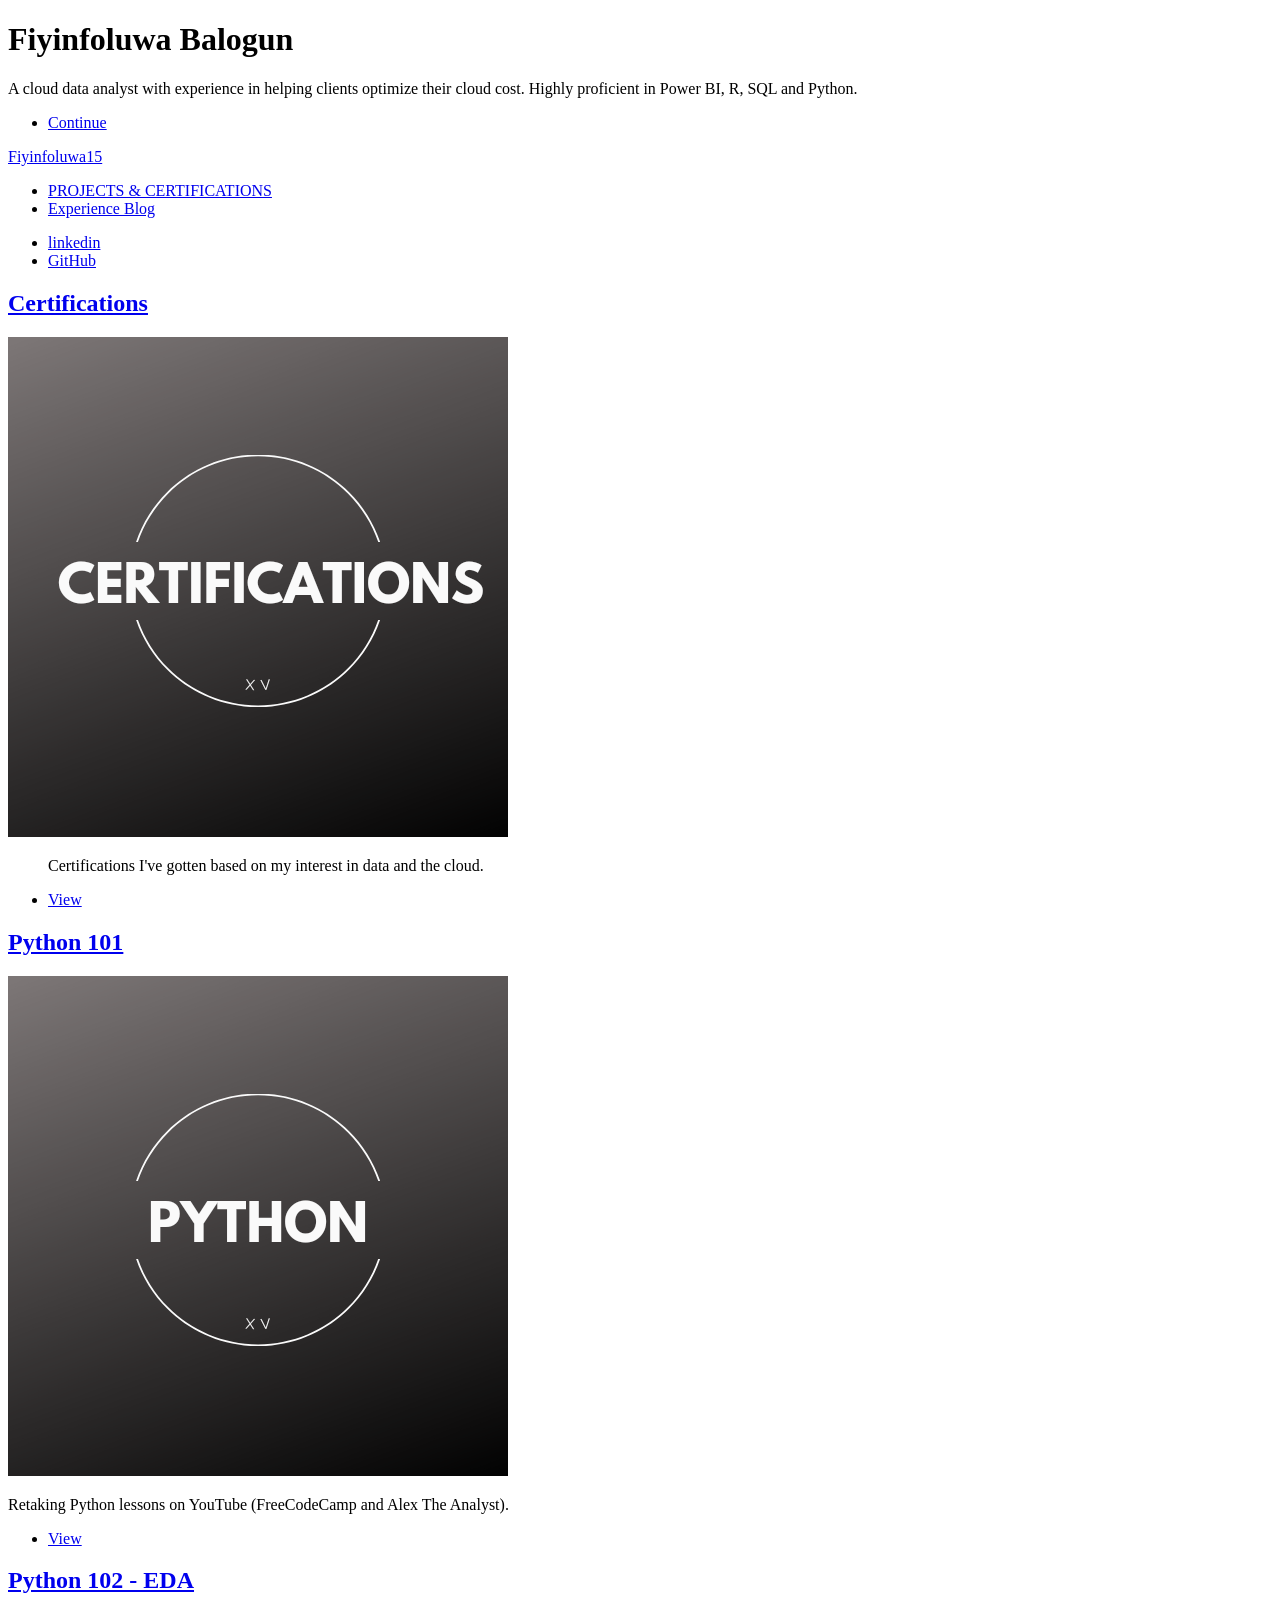
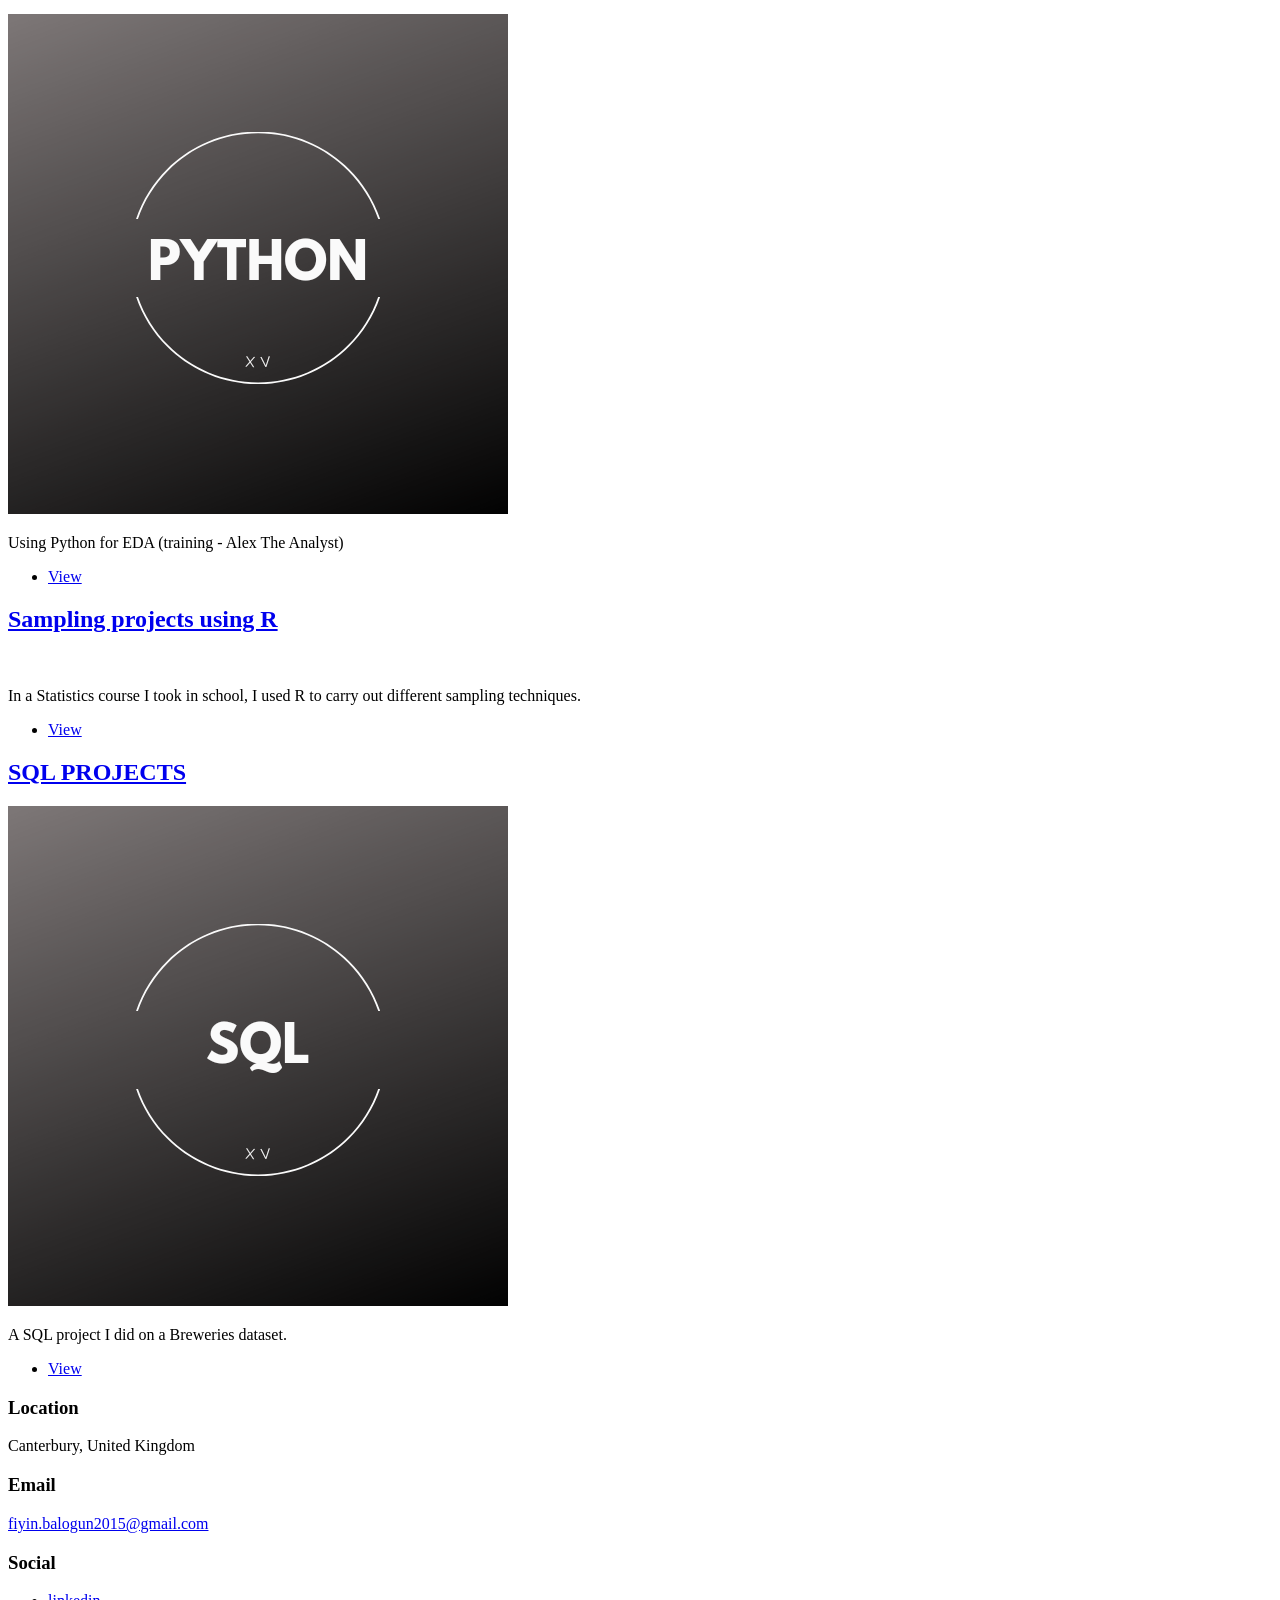
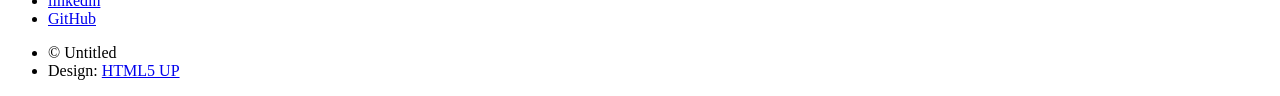
==== commit df885663: "Update index.html" ====
--- a/index.html
+++ b/index.html
@@ -21,7 +21,8 @@
 					<div id="intro">
 						<h1>Fiyinfoluwa Balogun<br />
 						</h1>
-						<p>A data analyst with experience analysing cloud utilization and cost data. Highly proficient in Power BI, R, SQL and Python.
+						<p>A cloud data analyst with experience in helping clients optimize their cloud cost. 
+							Highly proficient in Power BI, R, SQL and Python.
 						</p>
 						<ul class="actions">
 							<li><a href="#header" class="button icon solid solo fa-arrow-down scrolly">Continue</a></li>
@@ -92,13 +93,13 @@
 								<article>
 									<header>
 										
-										<h2><a href="#">R projects<br />
+										<h2><a href="#">Sampling projects using R<br />
 										</a></h2>
 									</header>
 									<a href="#" class="image fit"><img src="images/pic04.jpg" alt="" /></a>
-									<p>A couple of R projects I have done.</p>
+									<p>In a Statistics course I took in school, I used R to carry out different sampling techniques.</p>
 									<ul class="actions special">
-										<li><a href="#" class="button">Full Story</a></li>
+										<li><a href="https://github.com/Fiyinfoluwa15/SAMPLING-WITH-R" class="button">View</a></li>
 									</ul>
 								</article>
 								<article>
@@ -108,9 +109,9 @@
 										</a></h2>
 									</header>
 									<a href="#" class="image fit"><img src="images/sql.png" alt="" /></a>
-									<p>A couple of SQL projects I have done.</p>
+									<p>A SQL project I did on a Breweries dataset.</p>
 									<ul class="actions special">
-										<li><a href="#" class="button">View Projects</a></li>
+										<li><a href="https://github.com/Fiyinfoluwa15/BREWERIES" class="button">View</a></li>
 									</ul>
 								</article>
 								
@@ -156,4 +157,4 @@
 			<script src="assets/js/main.js"></script>
 
 	</body>
-</html>+</html>
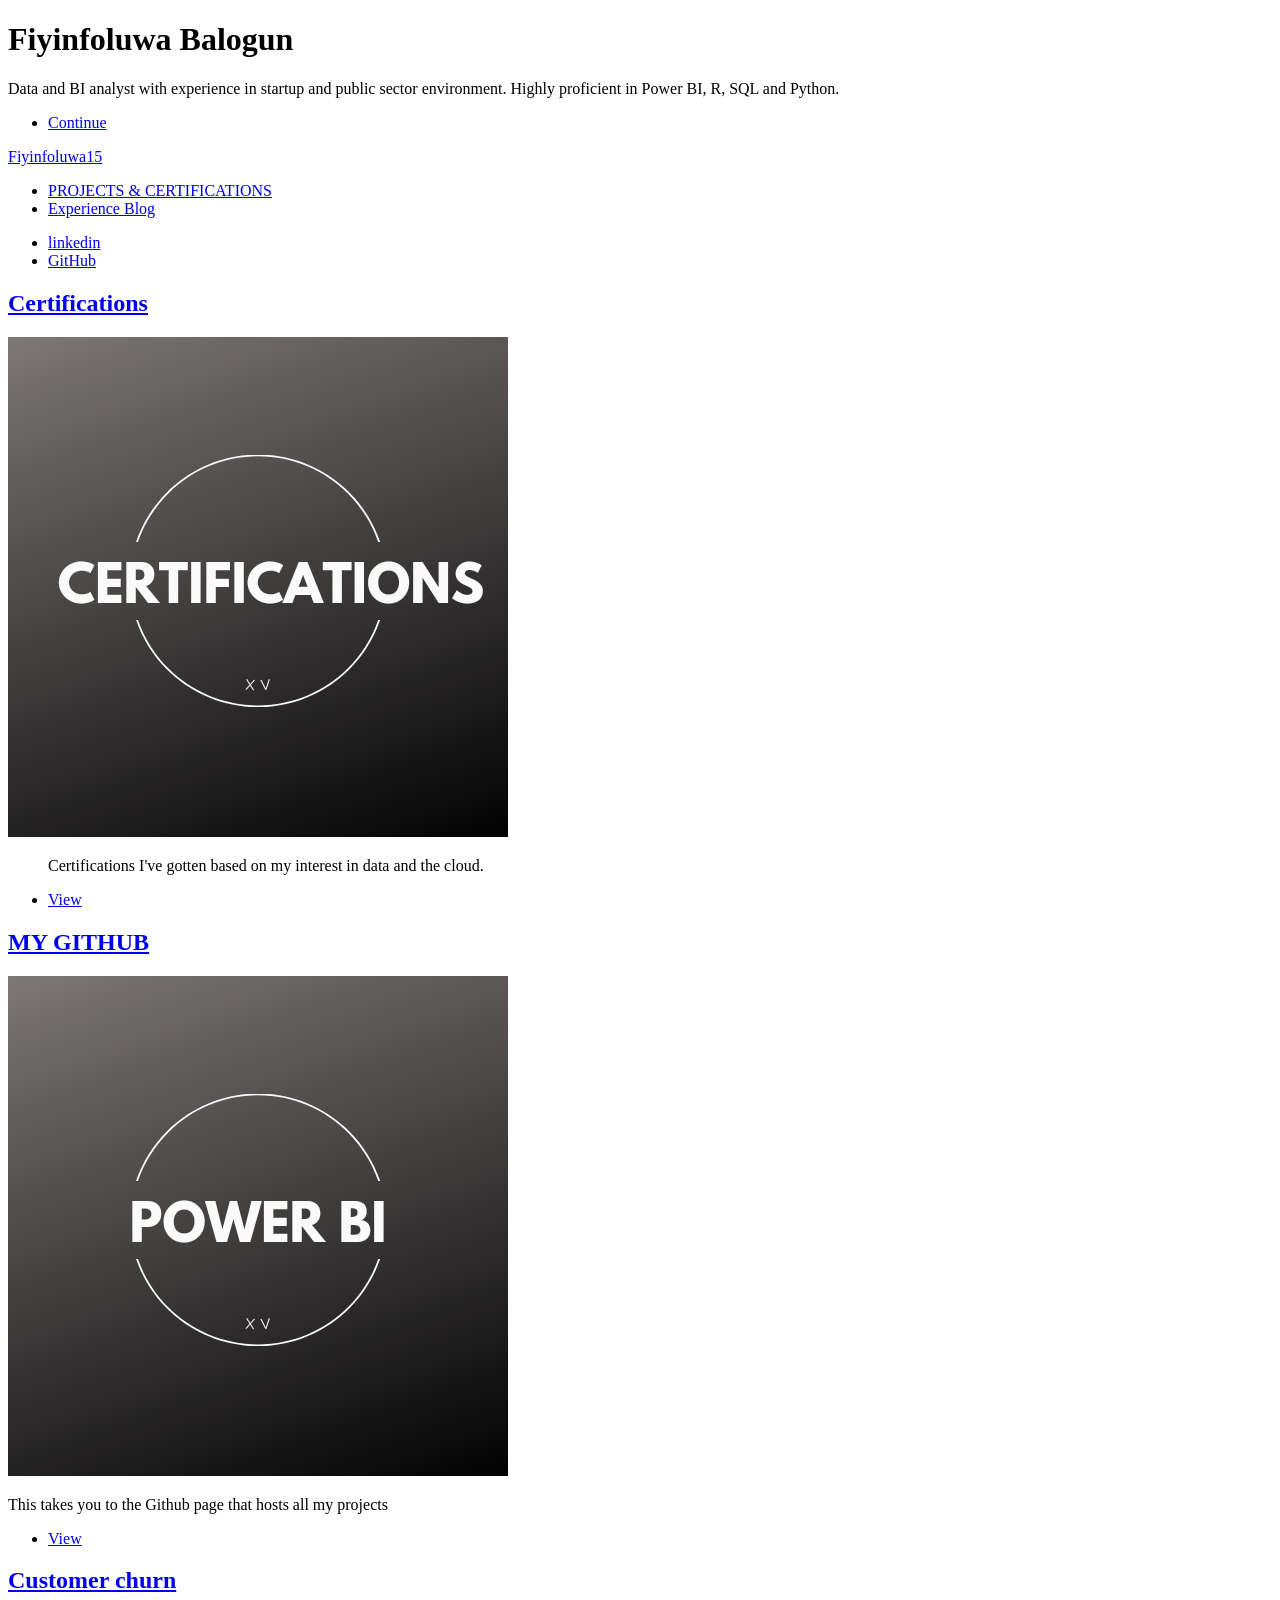
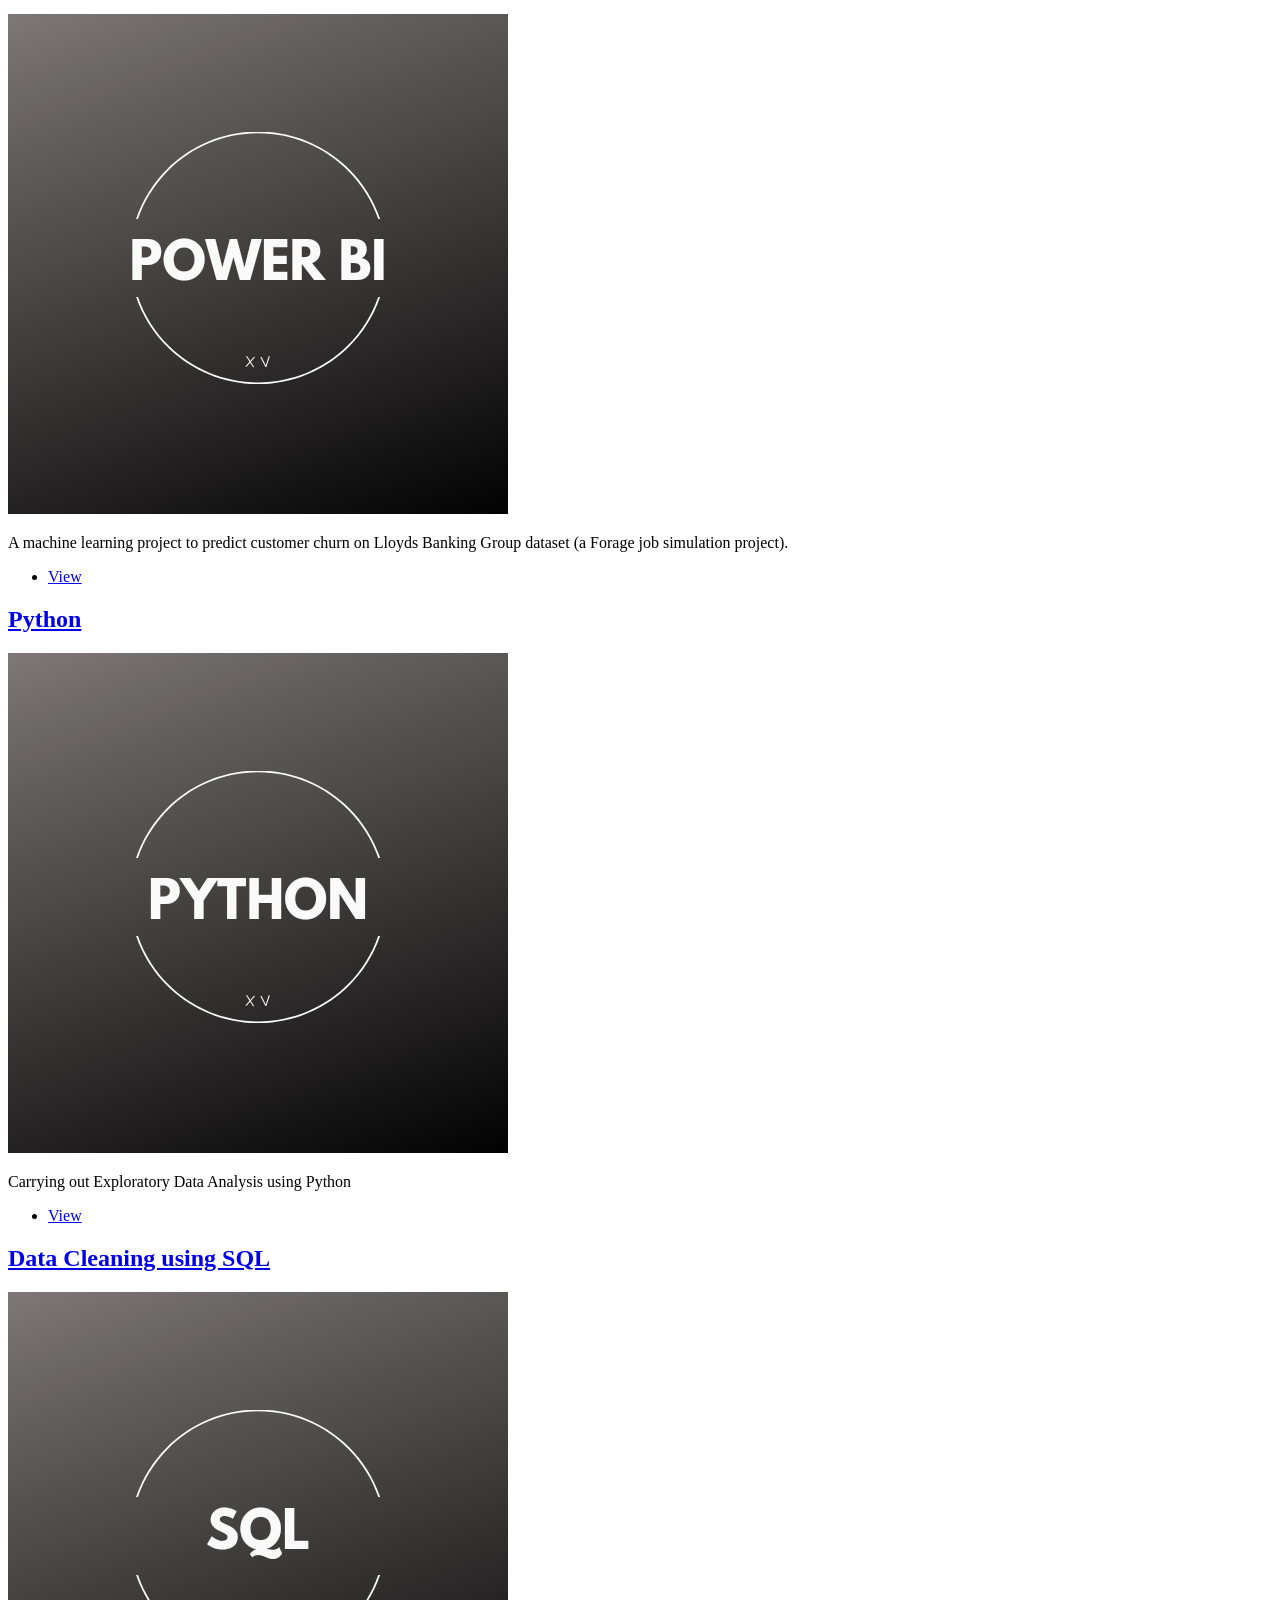
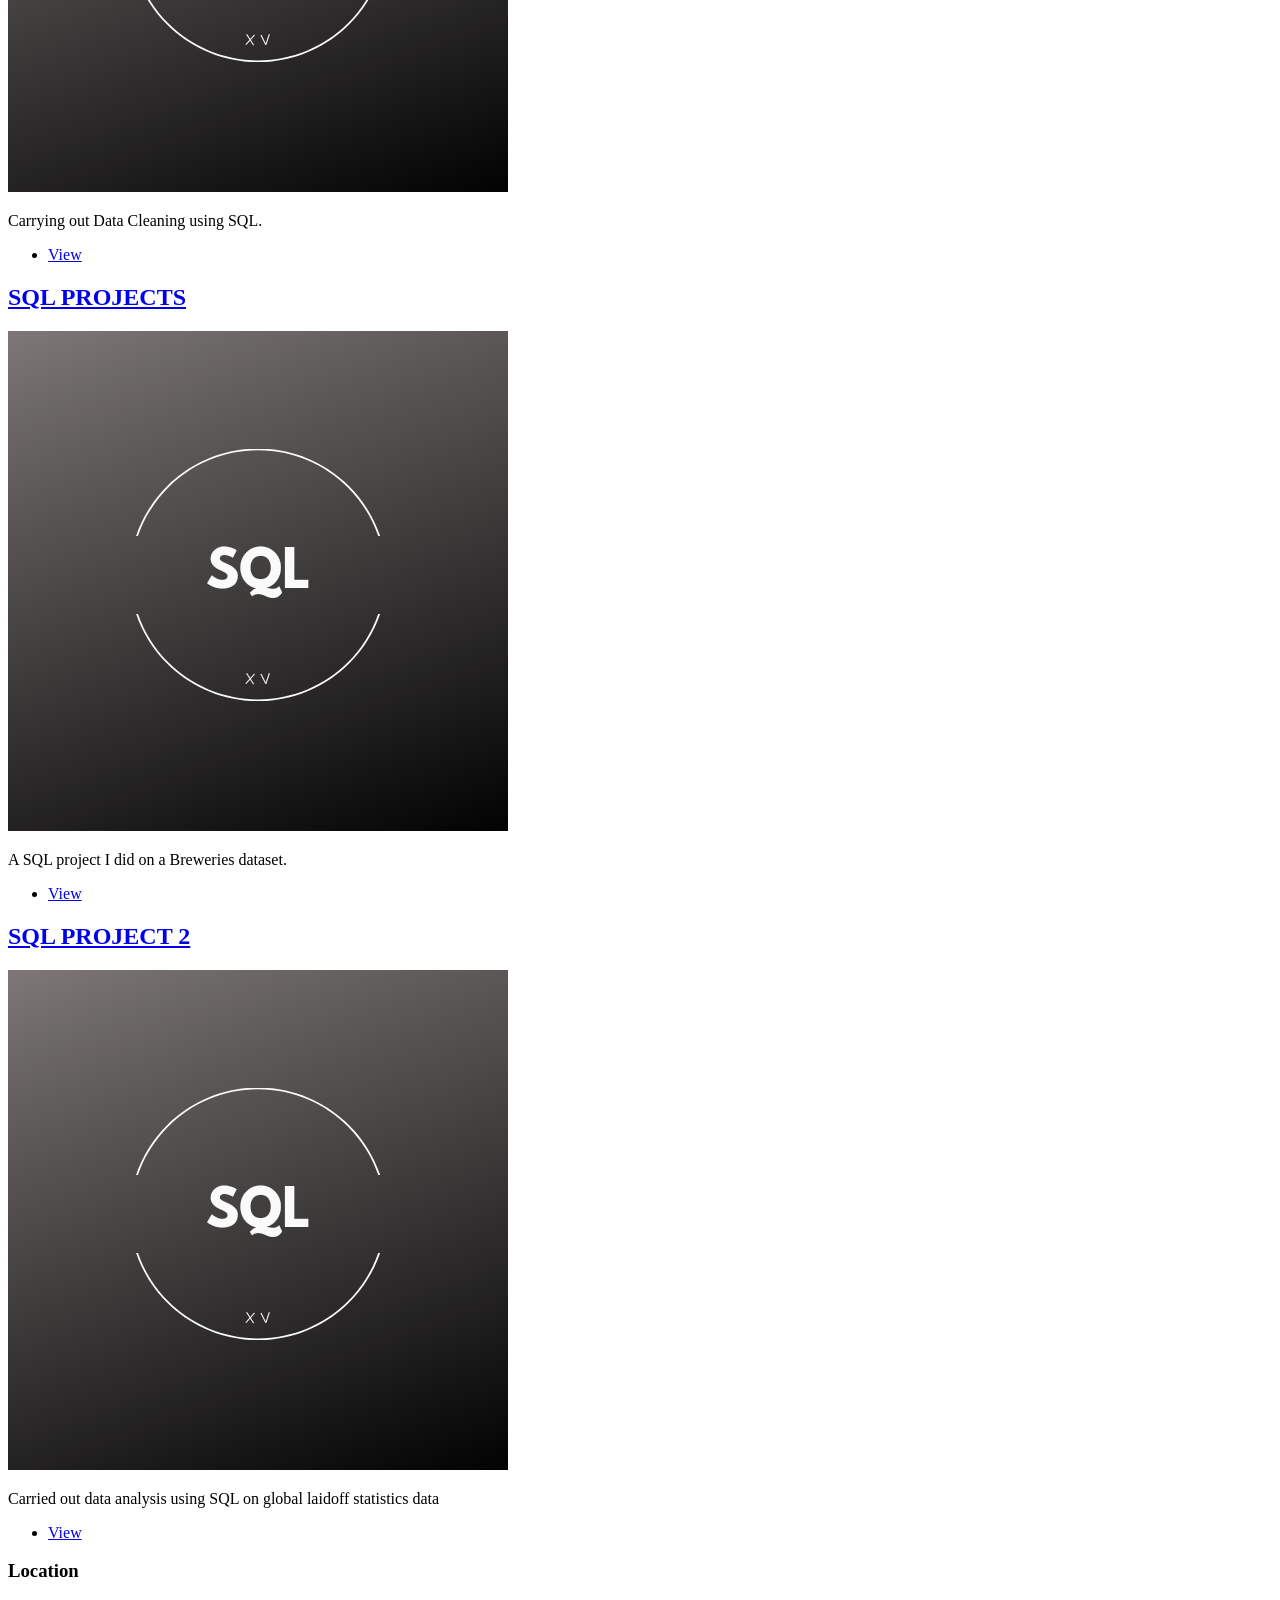
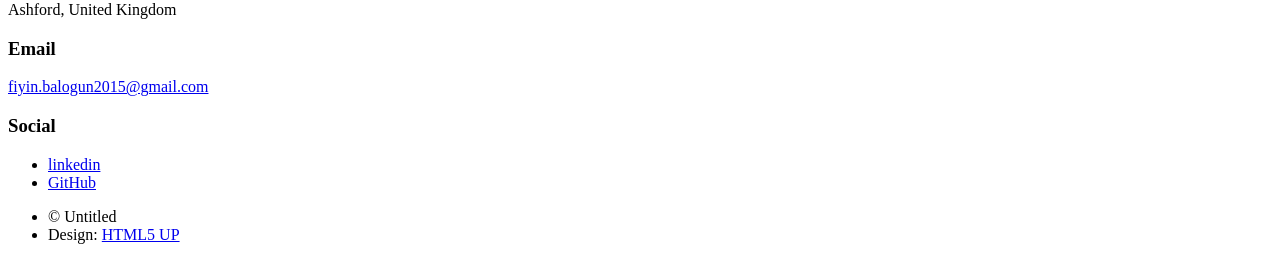
==== commit f2460ecc: "Add files via upload" ====
--- a/index.html
+++ b/index.html
@@ -21,7 +21,7 @@
 					<div id="intro">
 						<h1>Fiyinfoluwa Balogun<br />
 						</h1>
-						<p>A cloud data analyst with experience in helping clients optimize their cloud cost. 
+						<p>Data and BI analyst with experience in startup and public sector environment. 
 							Highly proficient in Power BI, R, SQL and Python.
 						</p>
 						<ul class="actions">
@@ -65,43 +65,60 @@
 									</ul>
 								</article>
 
+
 								<article>
 									<header>
 										
-										<h2><a href="https://github.com/Fiyinfoluwa15/python101/blob/main/Python%20101.ipynb">Python 101<br />
+										<h2><a href="https://github.com/Fiyinfoluwa15">MY GITHUB<br />
 										</a></h2>
 									</header>
-									<a href="#" class="image fit"><img src="images/python.png" alt="" /></a>
-									<p>Retaking Python lessons on YouTube (FreeCodeCamp and Alex The Analyst). </p>
+									<a href="#" class="image fit"><img src="images/powerBI.png" alt="" /></a>
+									<p> This takes you to the Github page that hosts all my projects </p>
 									<ul class="actions special">
-										<li><a href="https://github.com/Fiyinfoluwa15/python101/blob/main/Python%20101.ipynb" class="button">View</a></li>
+										<li><a href="https://github.com/Fiyinfoluwa15" class="button">View</a></li>
+									</ul>
+								</article>
+
+
+								<article>
+									<header>
+										
+										<h2><a href="https://github.com/Fiyinfoluwa15/Customer_churn_Lloyds_EDA/tree/main">Customer churn<br />
+										</a></h2>
+									</header>
+									<a href="#" class="image fit"><img src="images/powerBI.png" alt="" /></a>
+									<p>A machine learning project to predict customer churn on Lloyds Banking Group dataset (a Forage job simulation project). </p>
+									<ul class="actions special">
+										<li><a href="hhttps://github.com/Fiyinfoluwa15/Customer_churn_Lloyds_EDA/blob/main/Lloyds_customer_churn.ipynb" class="button">View</a></li>
 									</ul>
 								</article>
 
 								<article>
 									<header>
 										
-										<h2><a href="https://github.com/Fiyinfoluwa15/Python-102/blob/main/Python%20102%20-%20EDA.ipynb">Python 102 - EDA<br />
+										<h2><a href="https://github.com/Fiyinfoluwa15/Python-102/blob/main/Python%20102%20-%20EDA.ipynb">Python <br />
 										</a></h2>
 									</header>
 									<a href="#" class="image fit"><img src="images/python.png" alt="" /></a>
-									<p>Using Python for EDA (training - Alex The Analyst)</p>
+									<p>Carrying out Exploratory Data Analysis using Python </p>
 									<ul class="actions special">
 										<li><a href="https://github.com/Fiyinfoluwa15/Python-102/blob/main/Python%20102%20-%20EDA.ipynb" class="button">View</a></li>
 									</ul>
 								</article>
+								
 								<article>
 									<header>
 										
-										<h2><a href="#">Sampling projects using R<br />
+										<h2><a href="https://github.com/Fiyinfoluwa15/Employee_Data_Cleaning_with_SQL">Data Cleaning using SQL<br />
 										</a></h2>
 									</header>
-									<a href="#" class="image fit"><img src="images/pic04.jpg" alt="" /></a>
-									<p>In a Statistics course I took in school, I used R to carry out different sampling techniques.</p>
+									<a href="#" class="image fit"><img src="images/sql.png" alt="" /></a>
+									<p>Carrying out Data Cleaning using SQL.</p>
 									<ul class="actions special">
-										<li><a href="https://github.com/Fiyinfoluwa15/SAMPLING-WITH-R" class="button">View</a></li>
+										<li><a href="https://github.com/Fiyinfoluwa15/Employee_Data_Cleaning_with_SQL" class="button">View</a></li>
 									</ul>
 								</article>
+								
 								<article>
 									<header>
 										
@@ -115,6 +132,18 @@
 									</ul>
 								</article>
 								
+								<article>
+									<header>
+										
+										<h2><a href="https://github.com/Fiyinfoluwa15/Data_analysis_using_SQL_laidoff_data">SQL PROJECT 2<br />
+										</a></h2>
+									</header>
+									<a href="#" class="image fit"><img src="images/sql.png" alt="" /></a>
+									<p>Carried out data analysis using SQL on global laidoff statistics data</p>
+									<ul class="actions special">
+										<li><a href="https://github.com/Fiyinfoluwa15/Data_analysis_using_SQL_laidoff_data" class="button">View</a></li>
+									</ul>
+								</article>
 					
 
 				
@@ -124,7 +153,7 @@
 							<section class="split contact">
 								<section class="alt">
 									<h3>Location</h3>
-									<p>Canterbury, United Kingdom</p>
+									<p>Ashford, United Kingdom</p>
 								</section>
 								<section>
 									<h3>Email</h3>
@@ -157,4 +186,4 @@
 			<script src="assets/js/main.js"></script>
 
 	</body>
-</html>
+</html>
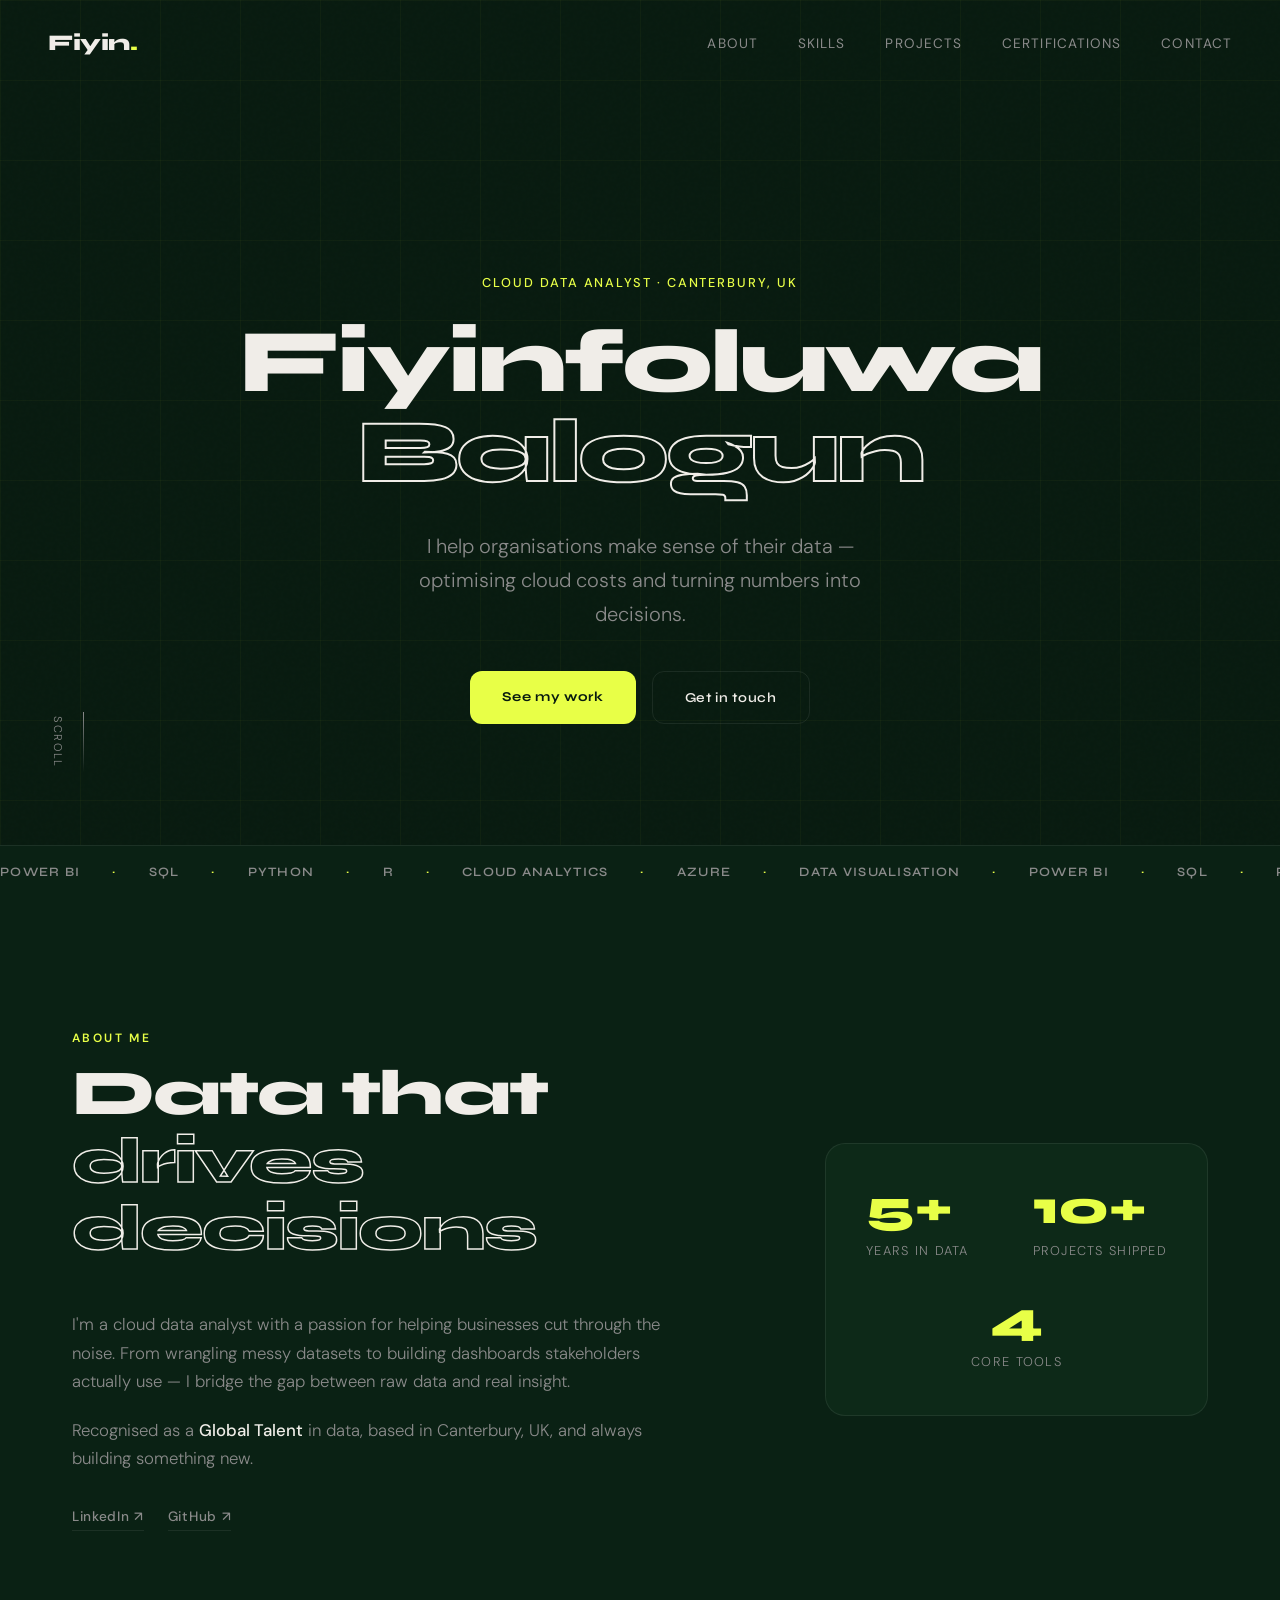
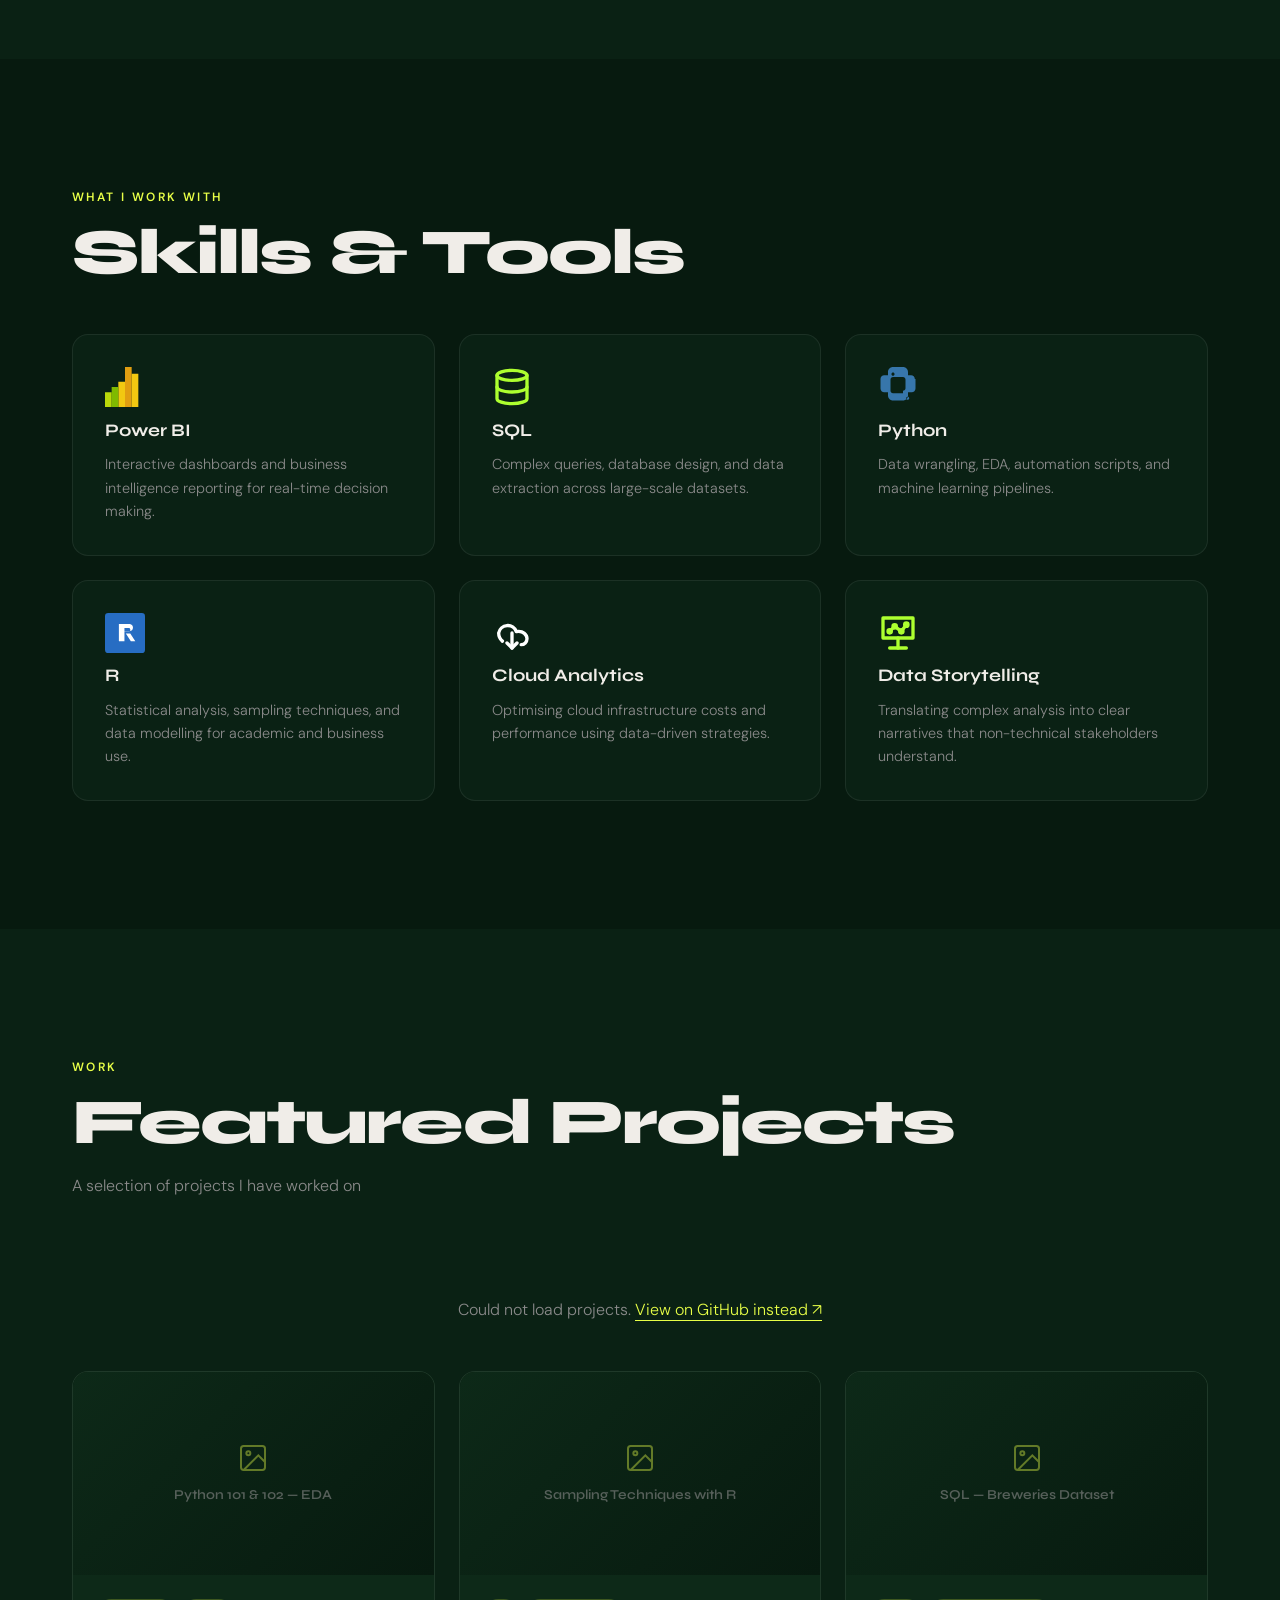
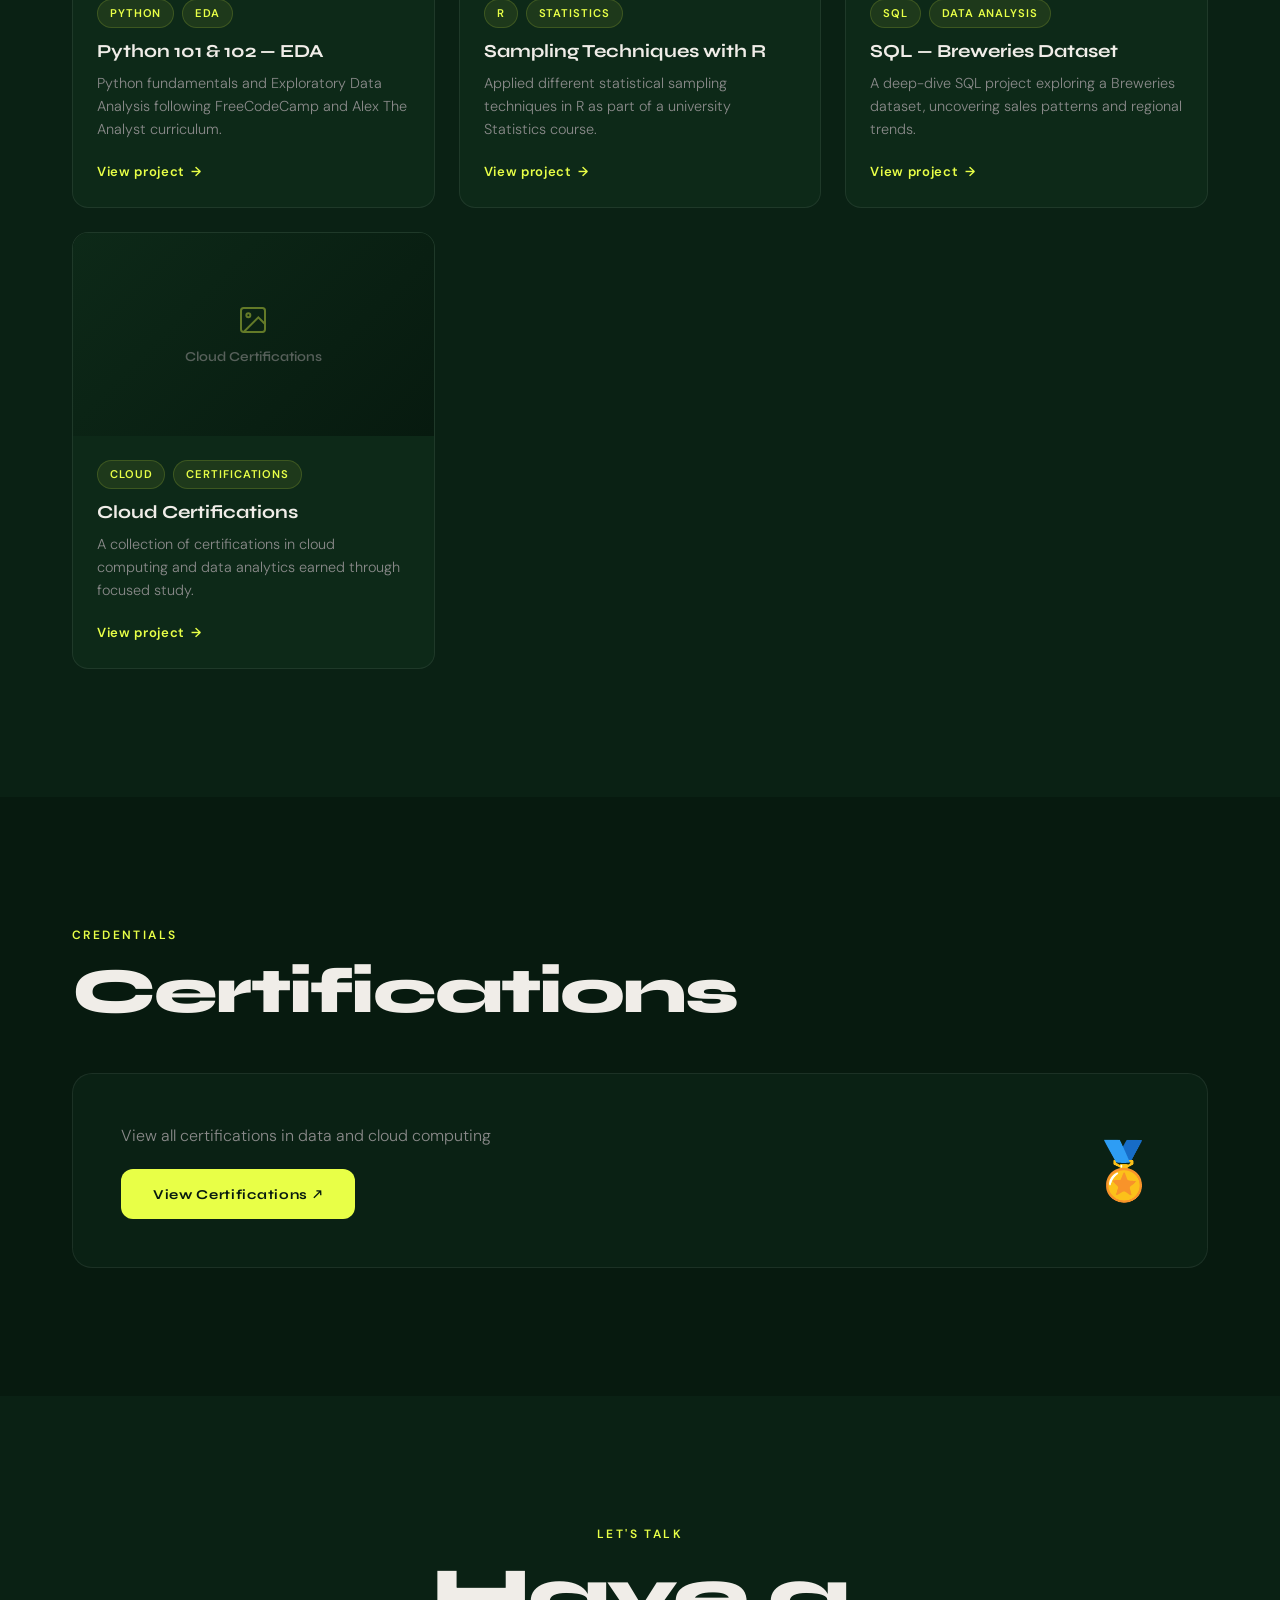
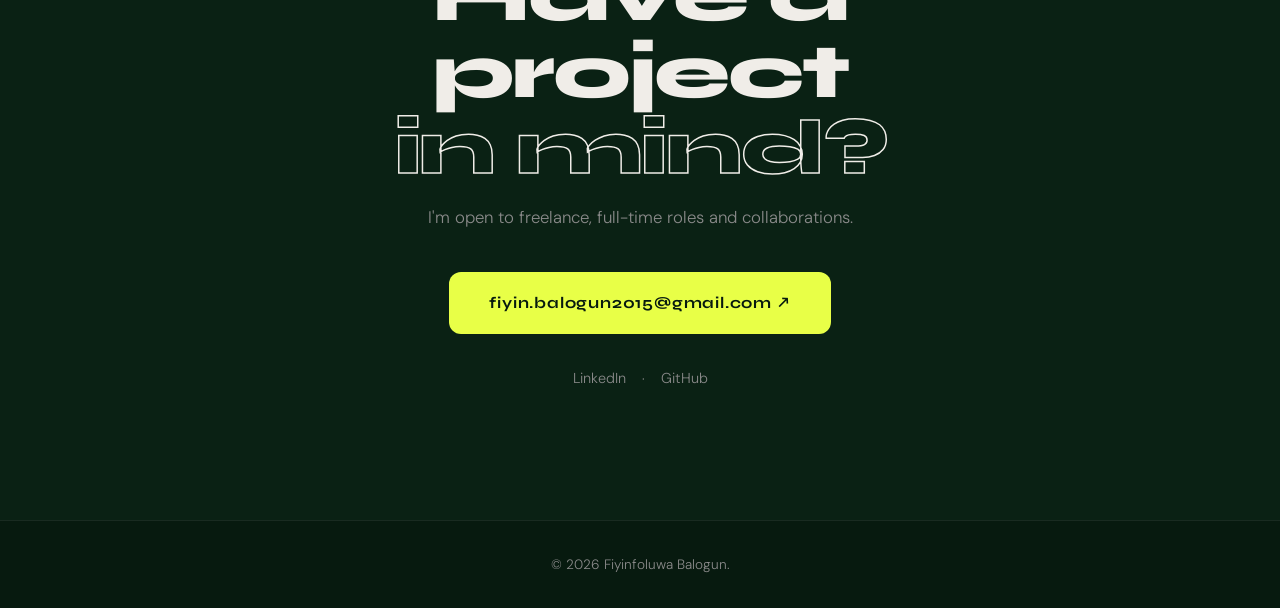
==== commit 7b42816c: "Added new files for redesign" ====
--- a/index.html
+++ b/index.html
@@ -1,189 +1,274 @@
-<!DOCTYPE HTML>
-<!--
-	Massively by HTML5 UP
-	html5up.net | @ajlkn
-	Free for personal and commercial use under the CCA 3.0 license (html5up.net/license)
--->
-<html>
-	<head>
-		<title>Fiyinfoluwa15</title>
-		<meta charset="utf-8" />
-		<meta name="viewport" content="width=device-width, initial-scale=1, user-scalable=no" />
-		<link rel="stylesheet" href="assets/css/main.css" />
-		<noscript><link rel="stylesheet" href="assets/css/noscript.css" /></noscript>
-	</head>
-	<body class="is-preload">
-
-		<!-- Wrapper -->
-			<div id="wrapper" class="fade-in">
-
-				<!-- Intro -->
-					<div id="intro">
-						<h1>Fiyinfoluwa Balogun<br />
-						</h1>
-						<p>Data and BI analyst with experience in startup and public sector environment. 
-							Highly proficient in Power BI, R, SQL and Python.
-						</p>
-						<ul class="actions">
-							<li><a href="#header" class="button icon solid solo fa-arrow-down scrolly">Continue</a></li>
-						</ul>
-					</div>
-
-				<!-- Header -->
-					<header id="header">
-						<a href="index.html" class="logo">Fiyinfoluwa15</a>
-					</header>
-
-				<!-- Nav -->
-					<nav id="nav">
-						<ul class="links">
-							<li class="active"><a href="index.html">PROJECTS & CERTIFICATIONS</a></li>
-							<li><a href="elements.html">Experience Blog</a></li>
-						</ul>
-						<ul class="icons">
-							<li><a href="https://www.linkedin.com/in/fiyinfoluwa15/" class="icon brands alt fa-linkedin"><span class="label">linkedin</span></a></li>
-							<li><a href="https://github.com/Fiyinfoluwa15" class="icon brands alt fa-github"><span class="label">GitHub</span></a></li>
-						</ul>
-					</nav>
-
-				<!-- Main -->
-					<div id="main">
-
-						<!-- Posts -->
-							<section class="posts">
-
-								<article>
-									<header>
-										
-										<h2><a href="https://drive.google.com/drive/folders/1O9Dxxa2J1pvf2xqoZKgdCrz-bEJuk0Lr?usp=drive_link">Certifications<br />
-										</a></h2>
-									</header>
-									<a href="https://drive.google.com/drive/folders/1O9Dxxa2J1pvf2xqoZKgdCrz-bEJuk0Lr?usp=drive_link" class="image main"><img src="images/certifications.png" alt="" /></a>
-									<ul class="actions special">
-									<p>Certifications I've gotten based on my interest in data and the cloud.</p>
-										<li><a href="https://drive.google.com/drive/folders/1O9Dxxa2J1pvf2xqoZKgdCrz-bEJuk0Lr?usp=drive_link" class="button">View</a></li>
-									</ul>
-								</article>
-
-
-								<article>
-									<header>
-										
-										<h2><a href="https://github.com/Fiyinfoluwa15">MY GITHUB<br />
-										</a></h2>
-									</header>
-									<a href="#" class="image fit"><img src="images/powerBI.png" alt="" /></a>
-									<p> This takes you to the Github page that hosts all my projects </p>
-									<ul class="actions special">
-										<li><a href="https://github.com/Fiyinfoluwa15" class="button">View</a></li>
-									</ul>
-								</article>
-
-
-								<article>
-									<header>
-										
-										<h2><a href="https://github.com/Fiyinfoluwa15/Customer_churn_Lloyds_EDA/tree/main">Customer churn<br />
-										</a></h2>
-									</header>
-									<a href="#" class="image fit"><img src="images/powerBI.png" alt="" /></a>
-									<p>A machine learning project to predict customer churn on Lloyds Banking Group dataset (a Forage job simulation project). </p>
-									<ul class="actions special">
-										<li><a href="hhttps://github.com/Fiyinfoluwa15/Customer_churn_Lloyds_EDA/blob/main/Lloyds_customer_churn.ipynb" class="button">View</a></li>
-									</ul>
-								</article>
-
-								<article>
-									<header>
-										
-										<h2><a href="https://github.com/Fiyinfoluwa15/Python-102/blob/main/Python%20102%20-%20EDA.ipynb">Python <br />
-										</a></h2>
-									</header>
-									<a href="#" class="image fit"><img src="images/python.png" alt="" /></a>
-									<p>Carrying out Exploratory Data Analysis using Python </p>
-									<ul class="actions special">
-										<li><a href="https://github.com/Fiyinfoluwa15/Python-102/blob/main/Python%20102%20-%20EDA.ipynb" class="button">View</a></li>
-									</ul>
-								</article>
-								
-								<article>
-									<header>
-										
-										<h2><a href="https://github.com/Fiyinfoluwa15/Employee_Data_Cleaning_with_SQL">Data Cleaning using SQL<br />
-										</a></h2>
-									</header>
-									<a href="#" class="image fit"><img src="images/sql.png" alt="" /></a>
-									<p>Carrying out Data Cleaning using SQL.</p>
-									<ul class="actions special">
-										<li><a href="https://github.com/Fiyinfoluwa15/Employee_Data_Cleaning_with_SQL" class="button">View</a></li>
-									</ul>
-								</article>
-								
-								<article>
-									<header>
-										
-										<h2><a href="#">SQL PROJECTS<br />
-										</a></h2>
-									</header>
-									<a href="#" class="image fit"><img src="images/sql.png" alt="" /></a>
-									<p>A SQL project I did on a Breweries dataset.</p>
-									<ul class="actions special">
-										<li><a href="https://github.com/Fiyinfoluwa15/BREWERIES" class="button">View</a></li>
-									</ul>
-								</article>
-								
-								<article>
-									<header>
-										
-										<h2><a href="https://github.com/Fiyinfoluwa15/Data_analysis_using_SQL_laidoff_data">SQL PROJECT 2<br />
-										</a></h2>
-									</header>
-									<a href="#" class="image fit"><img src="images/sql.png" alt="" /></a>
-									<p>Carried out data analysis using SQL on global laidoff statistics data</p>
-									<ul class="actions special">
-										<li><a href="https://github.com/Fiyinfoluwa15/Data_analysis_using_SQL_laidoff_data" class="button">View</a></li>
-									</ul>
-								</article>
-					
-
-				
-					
-						<footer id="footer">
-						
-							<section class="split contact">
-								<section class="alt">
-									<h3>Location</h3>
-									<p>Ashford, United Kingdom</p>
-								</section>
-								<section>
-									<h3>Email</h3>
-									<p><a href="#">fiyin.balogun2015@gmail.com</a></p>
-								</section>
-								<section>
-									<h3>Social</h3>
-									<ul class="icons alt">
-										<li><a href="https://www.linkedin.com/in/fiyinfoluwa15/" class="icon brands alt fa-linkedin"><span class="label">linkedin</span></a></li>
-										<li><a href="https://github.com/Fiyinfoluwa15" class="icon brands alt fa-github"><span class="label">GitHub</span></a></li>
-									</ul>
-								</section>
-							</section>
-						</footer>
-
-				<!-- Copyright -->
-					<div id="copyright">
-						<ul><li>&copy; Untitled</li><li>Design: <a href="https://html5up.net">HTML5 UP</a></li></ul>
-					</div>
-
-			</div>
-
-		<!-- Scripts -->
-			<script src="assets/js/jquery.min.js"></script>
-			<script src="assets/js/jquery.scrollex.min.js"></script>
-			<script src="assets/js/jquery.scrolly.min.js"></script>
-			<script src="assets/js/browser.min.js"></script>
-			<script src="assets/js/breakpoints.min.js"></script>
-			<script src="assets/js/util.js"></script>
-			<script src="assets/js/main.js"></script>
-
-	</body>
-</html>+<!DOCTYPE html>
+<html lang="en">
+<head>
+  <meta charset="UTF-8" />
+  <meta name="viewport" content="width=device-width, initial-scale=1.0" />
+  <title>Fiyinfoluwa Balogun — Cloud Data Analyst</title>
+  <link rel="stylesheet" href="css/style.css" />
+  <link rel="preconnect" href="https://fonts.googleapis.com" />
+  <link rel="preconnect" href="https://fonts.gstatic.com" crossorigin />
+  <link href="https://fonts.googleapis.com/css2?family=Syne:wght@400;600;700;800&family=DM+Sans:ital,wght@0,300;0,400;0,500;1,300&display=swap" rel="stylesheet" />
+  <link rel="apple-touch-icon" sizes="180x180" href="/apple-touch-icon.png">
+  <link rel="icon" type="image/png" sizes="32x32" href="/favicon-32x32.png">
+  <link rel="icon" type="image/png" sizes="16x16" href="/favicon-16x16.png">
+  <link rel="manifest" href="/site.webmanifest">
+</head>
+<body>
+
+
+  <!-- ── NAV ────────────────────────────────────────────── -->
+  <nav class="nav" id="nav">
+    <a href="#" class="nav-logo">Fiyin<span>.</span></a>
+    <ul class="nav-links">
+      <li><a href="#about">About</a></li>
+      <li><a href="#skills">Skills</a></li>
+      <li><a href="#projects">Projects</a></li>
+      <li><a href="#certifications">Certifications</a></li>
+      <li><a href="#contact">Contact</a></li>
+    </ul>
+    <button class="nav-toggle" id="navToggle" aria-label="Toggle menu">
+      <span></span><span></span><span></span>
+    </button>
+  </nav>
+
+  <!-- ── MOBILE MENU ─────────────────────────────────────── -->
+  <div class="mobile-menu" id="mobileMenu">
+    <ul>
+      <li><a href="#about" class="mobile-link">About</a></li>
+      <li><a href="#skills" class="mobile-link">Skills</a></li>
+      <li><a href="#projects" class="mobile-link">Projects</a></li>
+      <li><a href="#certifications" class="mobile-link">Certifications</a></li>
+      <li><a href="#contact" class="mobile-link">Contact</a></li>
+    </ul>
+  </div>
+
+  <!-- ── HERO ───────────────────────────────────────────── -->
+  <section class="hero" id="home">
+    <div class="hero-noise"></div>
+    <div class="hero-grid-lines"></div>
+
+    <div class="hero-content">
+      <p class="hero-tag reveal-up">Cloud Data Analyst · Canterbury, UK</p>
+      <h1 class="hero-name reveal-up delay-1">
+        Fiyinfoluwa<br /><span class="hero-name-outline">Balogun</span>
+      </h1>
+      <p class="hero-sub reveal-up delay-2">
+        I help organisations make sense of their data —<br />
+        optimising cloud costs and turning numbers into decisions.
+      </p>
+      <div class="hero-cta reveal-up delay-3">
+        <a href="#projects" class="btn-primary">See my work</a>
+        <a href="#contact" class="btn-ghost">Get in touch</a>
+      </div>
+    </div>
+
+    <div class="hero-scroll-hint reveal-up delay-4">
+      <span>scroll</span>
+      <div class="scroll-line"></div>
+    </div>
+
+    <div class="hero-marquee">
+      <div class="marquee-track">
+        <span>Power BI</span><span>·</span>
+        <span>SQL</span><span>·</span>
+        <span>Python</span><span>·</span>
+        <span>R</span><span>·</span>
+        <span>Cloud Analytics</span><span>·</span>
+        <span>Azure</span><span>·</span>
+        <span>Data Visualisation</span><span>·</span>
+        <span>Power BI</span><span>·</span>
+        <span>SQL</span><span>·</span>
+        <span>Python</span><span>·</span>
+        <span>R</span><span>·</span>
+        <span>Cloud Analytics</span><span>·</span>
+        <span>Azure</span><span>·</span>
+        <span>Data Visualisation</span><span>·</span>
+      </div>
+    </div>
+  </section>
+
+  <!-- ── ABOUT ──────────────────────────────────────────── -->
+  <section class="about section" id="about">
+    <div class="container">
+      <div class="about-grid">
+        <div class="about-text">
+          <p class="section-label reveal-up">About me</p>
+          <h2 class="section-title reveal-up delay-1">
+            Data that<br /><em>drives decisions</em>
+          </h2>
+          <p class="about-body reveal-up delay-2">
+            I'm a cloud data analyst with a passion for helping businesses
+            cut through the noise. From wrangling messy datasets to building
+            dashboards stakeholders actually use — I bridge the gap between
+            raw data and real insight.
+          </p>
+          <p class="about-body reveal-up delay-3">
+            Recognised as a <strong>Global Talent</strong> in data, based in
+            Canterbury, UK, and always building something new.
+          </p>
+          <div class="about-links reveal-up delay-4">
+            <a href="https://www.linkedin.com/in/fiyinfoluwa15?utm_source=share_via&utm_content=profile&utm_medium=member_android" target="_blank" class="social-link">LinkedIn ↗</a>
+            <a href="https://github.com/Fiyinfoluwa15" target="_blank" class="social-link">GitHub ↗</a>
+          </div>
+        </div>
+        <div class="about-visual reveal-up delay-2">
+          <div class="about-card">
+            <div class="about-stat">
+              <span class="stat-number">5+</span>
+              <span class="stat-label">Years in data</span>
+            </div>
+            <div class="about-stat">
+              <span class="stat-number">10+</span>
+              <span class="stat-label">Projects shipped</span>
+            </div>
+            <div class="about-stat">
+              <span class="stat-number">4</span>
+              <span class="stat-label">Core tools</span>
+            </div>
+          </div>
+          <!-- <div class="about-badge">Available for opportunities</div> -->
+        </div>
+      </div>
+    </div>
+  </section>
+
+  <!-- ── SKILLS ─────────────────────────────────────────── -->
+  <section class="skills section" id="skills">
+    <div class="container">
+      <p class="section-label reveal-up">What I work with</p>
+      <h2 class="section-title reveal-up delay-1">Skills & Tools</h2>
+      <div class="skills-grid">
+        <div class="skill-card reveal-up delay-1">
+          <svg xmlns="http://www.w3.org/2000/svg" width="40" height="40" viewBox="0 0 32 32">
+            <path fill="#f2c811" d="M10.667 11.733H16V32h-5.333z"/>
+            <path fill="#e19e11" d="M16 0h5.333v32H16z"/>
+            <path fill="#f2c811" d="M21.333 5.333H26.667V32h-5.334z"/>
+            <path fill="#bad80a" d="M0 20.267h5.333V32H0z"/>
+            <path fill="#7fba00" d="M5.333 16h5.334v16H5.333z"/>
+          </svg>
+          <h3>Power BI</h3>
+          <p>Interactive dashboards and business intelligence reporting for real-time decision making.</p>
+        </div>
+        <div class="skill-card reveal-up delay-2">
+          <svg xmlns="http://www.w3.org/2000/svg" width="40" height="40" viewBox="0 0 24 24" fill="none" stroke="#adff2f" stroke-width="2" stroke-linecap="round" stroke-linejoin="round">
+            <ellipse cx="12" cy="5" rx="9" ry="3"></ellipse>
+            <path d="M3 5v14c0 1.66 4 3 9 3s9-1.34 9-3V5"></path>
+            <path d="M3 12c0 1.66 4 3 9 3s9-1.34 9-3"></path>
+          </svg>
+          <h3>SQL</h3>
+          <p>Complex queries, database design, and data extraction across large-scale datasets.</p>
+        </div>
+        <div class="skill-card reveal-up delay-3">
+          <svg xmlns="http://www.w3.org/2000/svg" width="40" height="40" viewBox="0 0 448 512">
+            <path fill="#3776AB" d="M439.4 153.1c0-26.8-21.7-48.5-48.5-48.5H352V64c0-35.3-28.7-64-64-64H160C124.7 0 96 28.7 96 64v40.6H48.5C21.7 104.6 0 126.3 0 153.1v121.7c0 26.8 21.7 48.5 48.5 48.5H96v40.6c0 35.3 28.7 64 64 64h128c35.3 0 64-28.7 64-64v-40.6h47.5c26.8 0 48.5-21.7 48.5-48.5V153.1zm-279.4-41.5c-11 0-20-9-20-20s9-20 20-20 20 9 20 20-9 20-20 20zm208 288c0 11-9 20-20 20s-20-9-20-20 9-20 20-20 20 9 20 20zm-80-64H160c-17.7 0-32-14.3-32-32V160c0-17.7 14.3-32 32-32h128c17.7 0 32 14.3 32 32v112c0 17.7-14.3 32-32 32z"/>
+          </svg>
+          <h3>Python</h3>
+          <p>Data wrangling, EDA, automation scripts, and machine learning pipelines.</p>
+        </div>
+        <div class="skill-card reveal-up delay-4">
+          <svg xmlns="http://www.w3.org/2000/svg" width="40" height="40" viewBox="0 0 24 24">
+            <rect width="24" height="24" rx="2" fill="#276DC3"/>
+            <path fill="#FFFFFF" d="M11.667 8.333V17H8.333V6.667h5.834c1.166 0 1.944.333 2.333 1 .389.667.389 1.5 0 2.167-.389.666-1.167 1-2.333 1H11.667zm3.833 8.667L12.5 12.333h2.667L18.167 17H15.5zM11.667 11h2.5c.666 0 1-.333 1-1 0-.667-.334-1-1-1H11.667V11z"/>
+          </svg>
+          <h3>R</h3>
+          <p>Statistical analysis, sampling techniques, and data modelling for academic and business use.</p>
+        </div>
+        <div class="skill-card reveal-up delay-1">
+          <svg xmlns="http://www.w3.org/2000/svg" width="40" height="40" viewBox="0 0 24 24" fill="none" stroke="#ffffff" stroke-width="2" stroke-linecap="round" stroke-linejoin="round">
+            <path d="M17.5 19A3.5 3.5 0 0 0 21 15.5c0-2.79-2.54-4.5-5-4.5-.48 0-.96.06-1.41.17A5.5 5.5 0 0 0 4 12c0 1.9.83 3.66 2.24 4.88"></path>
+            <path d="M12 12v9"></path>
+            <path d="m9 18 3 3 3-3"></path>
+          </svg>
+          <h3>Cloud Analytics</h3>
+          <p>Optimising cloud infrastructure costs and performance using data-driven strategies.</p>
+        </div>
+        <div class="skill-card reveal-up delay-2">
+          <svg xmlns="http://www.w3.org/2000/svg" width="40" height="40" viewBox="0 0 24 24" fill="none" stroke="#adff2f" stroke-width="2" stroke-linecap="round" stroke-linejoin="round">
+            <path d="M3 3h18v12H3z"></path>
+            <path d="M7 21h10"></path>
+            <path d="M12 15v6"></path>
+            <path d="M7 11l3-3 4 3 3-4"></path>
+            <circle cx="7" cy="11" r="1" fill="#adff2f"></circle>
+            <circle cx="10" cy="8" r="1" fill="#adff2f"></circle>
+            <circle cx="14" cy="11" r="1" fill="#adff2f"></circle>
+            <circle cx="17" cy="7" r="1" fill="#adff2f"></circle>
+          </svg>
+          <h3>Data Storytelling</h3>
+          <p>Translating complex analysis into clear narratives that non-technical stakeholders understand.</p>
+        </div>
+      </div>
+    </div>
+  </section>
+
+  <!-- ── PROJECTS ───────────────────────────────────────── -->
+  <section class="projects section" id="projects">
+    <div class="container">
+      <p class="section-label reveal-up">Work</p>
+      <h2 class="section-title reveal-up delay-1">Featured Projects</h2>
+      <p class="section-sub reveal-up delay-2">
+        A selection of projects I have worked on
+      </p>
+
+      <!-- Loading state -->
+      <div class="projects-loading" id="projectsLoading">
+        <div class="loading-bar"></div>
+        <p>Loading projects…</p>
+      </div>
+
+      <!-- Error state -->
+      <div class="projects-error hidden" id="projectsError">
+        <p>Could not load projects. <a href="https://github.com/Fiyinfoluwa15" target="_blank">View on GitHub instead ↗</a></p>
+      </div>
+
+      <!-- Projects grid — filled by JS -->
+      <div class="projects-grid" id="projectsGrid"></div>
+    </div>
+  </section>
+
+  <!-- ── CERTIFICATIONS ─────────────────────────────────── -->
+  <section class="certifications section" id="certifications">
+    <div class="container">
+      <p class="section-label reveal-up">Credentials</p>
+      <h2 class="section-title reveal-up delay-1">Certifications</h2>
+      <div class="cert-wrapper reveal-up delay-2">
+        <div class="cert-card">
+          
+          <div class="cert-text">
+            <p>View all certifications in data and cloud computing</p>
+            <a href="https://drive.google.com/drive/folders/1O9Dxxa2J1pvf2xqoZKgdCrz-bEJuk0Lr?usp=drive_link" target="_blank" class="btn-primary">View Certifications ↗</a>
+          </div>
+          <div class="cert-icon">🏅</div>
+        </div>
+      </div>
+    </div>
+  </section>
+
+  <!-- ── CONTACT ────────────────────────────────────────── -->
+  <section class="contact section" id="contact">
+    <div class="container">
+      <div class="contact-inner reveal-up">
+        <p class="section-label">Let's talk</p>
+        <h2 class="contact-title">Have a project<br /><em>in mind?</em></h2>
+        <p class="contact-sub">I'm open to freelance, full-time roles and collaborations.</p>
+        <a href="mailto:fiyin.balogun2015@gmail.com" class="btn-primary btn-large">
+          fiyin.balogun2015@gmail.com ↗
+        </a>
+        <div class="contact-socials">
+          <a href="https://www.linkedin.com/in/fiyinfoluwa15?utm_source=share_via&utm_content=profile&utm_medium=member_android" target="_blank">LinkedIn</a>
+          <span>·</span>
+          <a href="https://github.com/Fiyinfoluwa15" target="_blank">GitHub</a>
+        </div>
+      </div>
+    </div>
+  </section>
+
+  <!-- ── FOOTER ─────────────────────────────────────────── -->
+  <footer class="footer">
+    <div class="container">
+      <p>© 2026 Fiyinfoluwa Balogun.</p>
+    </div>
+  </footer>
+
+  <script src="js/main.js"></script>
+</body>
+</html>
--- a/css/style.css
+++ b/css/style.css
@@ -0,0 +1,906 @@
+/* ── FONTS & RESET ─────────────────────────────────────────── */
+*, *::before, *::after { box-sizing: border-box; margin: 0; padding: 0; }
+
+:root {
+  --bg:        #071a0f;
+  --bg-2:      #0a2114;
+  --bg-3:      #0d2918;
+  --accent:    #e8ff47;
+  --accent-2:  #ff6b35;
+  --text:      #f0ede8;
+  --text-muted:#8a8a8a;
+  --border:    rgba(240,237,232,0.08);
+  --font-head: 'Syne', sans-serif;
+  --font-body: 'DM Sans', sans-serif;
+  --radius:    12px;
+  --transition: 0.4s cubic-bezier(0.16,1,0.3,1);
+}
+
+html { scroll-behavior: smooth; font-size: 16px; }
+
+body {
+  background: var(--bg);
+  color: var(--text);
+  font-family: var(--font-body);
+  font-weight: 300;
+  line-height: 1.7;
+  overflow-x: hidden;
+  cursor: auto;
+}
+
+a, button { cursor: pointer; }
+
+a { color: inherit; text-decoration: none; }
+img { max-width: 100%; display: block; }
+ul { list-style: none; }
+
+.container {
+  max-width: 1200px;
+  margin: 0 auto;
+  padding: 0 2rem;
+}
+
+.section {
+  padding: 8rem 0;
+}
+
+.hidden { display: none !important; }
+
+
+/* ── SCROLL REVEAL ──────────────────────────────────────────── */
+.reveal-up {
+  opacity: 0;
+  transform: translateY(40px);
+  transition: opacity 0.8s var(--transition), transform 0.8s var(--transition);
+}
+
+.reveal-up.visible {
+  opacity: 1;
+  transform: translateY(0);
+}
+
+.delay-1 { transition-delay: 0.1s; }
+.delay-2 { transition-delay: 0.2s; }
+.delay-3 { transition-delay: 0.3s; }
+.delay-4 { transition-delay: 0.4s; }
+
+/* ── NAV ────────────────────────────────────────────────────── */
+.nav {
+  position: fixed;
+  top: 0; left: 0; right: 0;
+  z-index: 100;
+  display: flex;
+  align-items: center;
+  justify-content: space-between;
+  padding: 1.5rem 3rem;
+  transition: background 0.4s ease, padding 0.4s ease, backdrop-filter 0.4s ease;
+}
+
+.nav.scrolled {
+  background: rgba(7,26,15,0.92);
+  backdrop-filter: blur(16px);
+  padding: 1rem 3rem;
+  border-bottom: 1px solid var(--border);
+}
+
+.nav-logo {
+  font-family: var(--font-head);
+  font-size: 1.4rem;
+  font-weight: 800;
+  letter-spacing: -0.02em;
+}
+
+.nav-logo span { color: var(--accent); }
+
+.nav-links {
+  display: flex;
+  gap: 2.5rem;
+}
+
+.nav-links a {
+  font-size: 0.85rem;
+  font-weight: 400;
+  letter-spacing: 0.08em;
+  text-transform: uppercase;
+  color: var(--text-muted);
+  transition: color 0.3s ease;
+  position: relative;
+}
+
+.nav-links a::after {
+  content: '';
+  position: absolute;
+  bottom: -4px; left: 0;
+  width: 0; height: 1px;
+  background: var(--accent);
+  transition: width 0.3s ease;
+}
+
+.nav-links a:hover { color: var(--text); }
+.nav-links a:hover::after { width: 100%; }
+
+.nav-toggle {
+  display: none;
+  flex-direction: column;
+  gap: 5px;
+  background: none;
+  border: none;
+  cursor: none;
+  padding: 4px;
+}
+
+.nav-toggle span {
+  display: block;
+  width: 24px; height: 1.5px;
+  background: var(--text);
+  transition: transform 0.3s ease, opacity 0.3s ease;
+}
+
+/* ── MOBILE MENU ────────────────────────────────────────────── */
+.mobile-menu {
+  position: fixed;
+  top: 0; left: 0; right: 0; bottom: 0;
+  background: var(--bg);
+  z-index: 99;
+  display: flex;
+  align-items: center;
+  justify-content: center;
+  opacity: 0;
+  pointer-events: none;
+  transition: opacity 0.4s ease;
+}
+
+.mobile-menu.open {
+  opacity: 1;
+  pointer-events: all;
+}
+
+.mobile-menu ul {
+  display: flex;
+  flex-direction: column;
+  gap: 2rem;
+  text-align: center;
+}
+
+.mobile-menu a {
+  font-family: var(--font-head);
+  font-size: 2.5rem;
+  font-weight: 700;
+  color: var(--text-muted);
+  transition: color 0.3s ease;
+}
+
+.mobile-menu a:hover { color: var(--accent); }
+
+/* ── HERO ───────────────────────────────────────────────────── */
+.hero {
+  min-height: 100vh;
+  display: flex;
+  flex-direction: column;
+  justify-content: center;
+  position: relative;
+  overflow: hidden;
+  padding: 0 3rem;
+}
+
+.hero-noise {
+  position: absolute;
+  inset: 0;
+  background-image: url("data:image/svg+xml,%3Csvg viewBox='0 0 256 256' xmlns='http://www.w3.org/2000/svg'%3E%3Cfilter id='noise'%3E%3CfeTurbulence type='fractalNoise' baseFrequency='0.9' numOctaves='4' stitchTiles='stitch'/%3E%3C/filter%3E%3Crect width='100%25' height='100%25' filter='url(%23noise)' opacity='0.04'/%3E%3C/svg%3E");
+  opacity: 0.4;
+  pointer-events: none;
+}
+
+.hero-grid-lines {
+  position: absolute;
+  inset: 0;
+  background-image:
+    linear-gradient(rgba(232,255,71,0.03) 1px, transparent 1px),
+    linear-gradient(90deg, rgba(232,255,71,0.03) 1px, transparent 1px);
+  background-size: 80px 80px;
+  pointer-events: none;
+}
+
+.hero-content {
+  max-width: 1200px;
+  margin: 0 auto;
+  width: 100%;
+  padding-top: 6rem;
+  text-align: center;
+  display: flex;
+  flex-direction: column;
+  align-items: center;
+}
+
+.hero-tag {
+  font-size: 0.8rem;
+  letter-spacing: 0.15em;
+  text-transform: uppercase;
+  color: var(--accent);
+  margin-bottom: 1.5rem;
+  font-weight: 500;
+}
+
+.hero-name {
+  font-family: var(--font-head);
+  font-size: clamp(3rem, 7vw, 7rem);
+  font-weight: 800;
+  line-height: 1;
+  letter-spacing: -0.03em;
+  margin-bottom: 2rem;
+}
+
+.hero-name-outline {
+  -webkit-text-stroke: 2px var(--text);
+  color: transparent;
+  transition: color 0.4s ease;
+}
+
+.hero-name-outline:hover {
+  color: var(--accent);
+  -webkit-text-stroke: 2px var(--accent);
+}
+
+.hero-sub {
+  font-size: clamp(1rem, 2vw, 1.25rem);
+  color: var(--text-muted);
+  max-width: 520px;
+  line-height: 1.7;
+  margin-bottom: 2.5rem;
+  text-align: center;
+}
+
+.hero-cta {
+  display: flex;
+  gap: 1rem;
+  flex-wrap: wrap;
+  justify-content: center;
+}
+
+.hero-scroll-hint {
+  position: absolute;
+  bottom: 8rem;
+  left: 3rem;
+  display: flex;
+  align-items: center;
+  gap: 1rem;
+}
+
+.hero-scroll-hint span {
+  font-size: 0.7rem;
+  letter-spacing: 0.15em;
+  text-transform: uppercase;
+  color: var(--text-muted);
+  writing-mode: vertical-rl;
+}
+
+.scroll-line {
+  width: 1px;
+  height: 60px;
+  background: linear-gradient(to bottom, var(--text-muted), transparent);
+  animation: scrollPulse 2s ease infinite;
+}
+
+@keyframes scrollPulse {
+  0%, 100% { opacity: 1; transform: scaleY(1); }
+  50% { opacity: 0.3; transform: scaleY(0.6); }
+}
+
+/* ── MARQUEE ────────────────────────────────────────────────── */
+.hero-marquee {
+  position: absolute;
+  bottom: 0;
+  left: 0; right: 0;
+  overflow: hidden;
+  border-top: 1px solid var(--border);
+  padding: 1rem 0;
+  background: var(--bg-2);
+}
+
+.marquee-track {
+  display: flex;
+  gap: 2rem;
+  white-space: nowrap;
+  animation: marquee 20s linear infinite;
+}
+
+.marquee-track span {
+  font-family: var(--font-head);
+  font-size: 0.8rem;
+  font-weight: 600;
+  letter-spacing: 0.1em;
+  text-transform: uppercase;
+  color: var(--text-muted);
+}
+
+.marquee-track span:nth-child(even) {
+  color: var(--accent);
+}
+
+@keyframes marquee {
+  from { transform: translateX(0); }
+  to { transform: translateX(-50%); }
+}
+
+/* ── BUTTONS ────────────────────────────────────────────────── */
+.btn-primary {
+  display: inline-block;
+  padding: 0.85rem 2rem;
+  background: var(--accent);
+  color: var(--bg);
+  font-family: var(--font-head);
+  font-size: 0.85rem;
+  font-weight: 700;
+  letter-spacing: 0.05em;
+  border-radius: var(--radius);
+  transition: transform 0.3s ease, box-shadow 0.3s ease;
+}
+
+.btn-primary:hover {
+  transform: translateY(-3px);
+  box-shadow: 0 12px 40px rgba(232,255,71,0.3);
+}
+
+.btn-ghost {
+  display: inline-block;
+  padding: 0.85rem 2rem;
+  border: 1px solid var(--border);
+  color: var(--text);
+  font-family: var(--font-head);
+  font-size: 0.85rem;
+  font-weight: 600;
+  letter-spacing: 0.05em;
+  border-radius: var(--radius);
+  transition: border-color 0.3s ease, background 0.3s ease;
+}
+
+.btn-ghost:hover {
+  border-color: var(--text-muted);
+  background: rgba(240,237,232,0.05);
+}
+
+.btn-large {
+  font-size: 1rem;
+  padding: 1.1rem 2.5rem;
+}
+
+/* ── SECTION LABELS ─────────────────────────────────────────── */
+.section-label {
+  font-size: 0.75rem;
+  letter-spacing: 0.2em;
+  text-transform: uppercase;
+  color: var(--accent);
+  font-weight: 600;
+  margin-bottom: 0.75rem;
+}
+
+.section-title {
+  font-family: var(--font-head);
+  font-size: clamp(2.2rem, 5vw, 4rem);
+  font-weight: 800;
+  line-height: 1.05;
+  letter-spacing: -0.03em;
+  margin-bottom: 3rem;
+}
+
+.section-title em {
+  font-style: normal;
+  -webkit-text-stroke: 1.5px var(--text);
+  color: transparent;
+}
+
+.section-sub {
+  color: var(--text-muted);
+  max-width: 480px;
+  margin-top: -2rem;
+  margin-bottom: 3rem;
+}
+
+/* ── ABOUT ──────────────────────────────────────────────────── */
+.about { background: var(--bg-2); }
+
+/* .about-grid {
+  display: grid;
+  grid-template-columns: 1fr 1fr;
+  gap: 6rem;
+  align-items: center;
+} */ 
+ /* old code */
+
+.about-grid {
+  display: grid;
+  /* 1.1fr goes first now so the text column takes up the left side, 
+     and 0.9fr moves the card/badge column to the right side */
+  grid-template-columns: 1.1fr 0.9fr; 
+  gap: 3rem;
+  align-items: center;
+}
+
+.about-visual {
+  display: flex;
+  flex-direction: column;
+  align-items: flex-end; 
+  gap: 1.5rem;
+  width: 100%; 
+}
+
+/* 2. 🌟 Add this block to force the opportunities badge to also stretch 100% */
+.about-visual .about-badge {
+  width: 100%;            /* Forces the badge container to stretch fully */
+  display: inline-flex;   /* Keeps the layout inside intact */
+  justify-content: center; /* Centers the glowing dot and text inside the newly stretched box */
+}
+
+.about-body {
+  color: var(--text-muted);
+  margin-bottom: 1.25rem;
+  font-size: 1.05rem;
+}
+
+.about-body strong { color: var(--text); font-weight: 500; }
+
+.about-links {
+  display: flex;
+  gap: 1.5rem;
+  margin-top: 2rem;
+}
+
+.social-link {
+  font-size: 0.85rem;
+  font-weight: 500;
+  letter-spacing: 0.05em;
+  color: var(--text-muted);
+  border-bottom: 1px solid var(--border);
+  padding-bottom: 2px;
+  transition: color 0.3s ease, border-color 0.3s ease;
+}
+
+.social-link:hover {
+  color: var(--accent);
+  border-color: var(--accent);
+}
+
+.about-card {
+  background: var(--bg-3);
+  border: 1px solid var(--border);
+  border-radius: 20px;
+  padding: 2.5rem;
+  display: grid;
+  grid-template-columns: 1fr 1fr;
+  gap: 2rem;
+}
+
+.about-stat:last-child {
+  grid-column: span 2;
+  text-align: center;
+}
+
+.stat-number {
+  display: block;
+  font-family: var(--font-head);
+  font-size: 3rem;
+  font-weight: 800;
+  color: var(--accent);
+  line-height: 1;
+  margin-bottom: 0.25rem;
+}
+
+.stat-label {
+  font-size: 0.8rem;
+  color: var(--text-muted);
+  text-transform: uppercase;
+  letter-spacing: 0.1em;
+}
+
+.about-badge {
+  display: inline-flex;
+  align-items: center;
+  gap: 0.5rem;
+  margin-top: 1.5rem;
+  padding: 0.5rem 1.25rem;
+  background: rgba(232,255,71,0.08);
+  border: 1px solid rgba(232,255,71,0.2);
+  border-radius: 100px;
+  font-size: 0.8rem;
+  color: var(--accent);
+  font-weight: 500;
+}
+
+.about-badge::before {
+  content: '';
+  width: 7px; height: 7px;
+  background: var(--accent);
+  border-radius: 50%;
+  animation: pulse 2s infinite;
+}
+
+@keyframes pulse {
+  0%, 100% { opacity: 1; transform: scale(1); }
+  50% { opacity: 0.4; transform: scale(0.7); }
+}
+
+/* ── SKILLS ─────────────────────────────────────────────────── */
+
+.skills-section .cert-card div:first-child svg {
+    width: 42px;
+    height: 42px;
+    display: block;
+    margin-bottom: 1rem; /* Creates clean breathing room above the title */
+}
+
+.skills-grid {
+  display: grid;
+  grid-template-columns: repeat(3, 1fr);
+  gap: 1.5rem;
+}
+
+.skill-card {
+  background: var(--bg-2);
+  border: 1px solid var(--border);
+  border-radius: 16px;
+  padding: 2rem;
+  transition: border-color 0.3s ease, transform 0.3s ease, background 0.3s ease;
+  position: relative;
+  overflow: hidden;
+}
+
+.skill-card::before {
+  content: '';
+  position: absolute;
+  top: 0; left: 0; right: 0;
+  height: 2px;
+  background: var(--accent);
+  transform: scaleX(0);
+  transform-origin: left;
+  transition: transform 0.4s ease;
+}
+
+.skill-card:hover::before { transform: scaleX(1); }
+
+.skill-card:hover {
+  border-color: rgba(232,255,71,0.2);
+  transform: translateY(-4px);
+  background: var(--bg-3);
+}
+
+.skill-icon {
+  font-size: 2rem;
+  margin-bottom: 1rem;
+}
+
+.skill-card h3 {
+  font-family: var(--font-head);
+  font-size: 1.1rem;
+  font-weight: 700;
+  margin-bottom: 0.5rem;
+}
+
+.skill-card p {
+  font-size: 0.9rem;
+  color: var(--text-muted);
+  line-height: 1.6;
+}
+
+/* ── PROJECTS ───────────────────────────────────────────────── */
+.projects { background: var(--bg-2); }
+
+.projects-loading {
+  text-align: center;
+  padding: 4rem 0;
+  color: var(--text-muted);
+}
+
+.loading-bar {
+  width: 200px;
+  height: 2px;
+  background: var(--border);
+  margin: 0 auto 1rem;
+  border-radius: 2px;
+  overflow: hidden;
+  position: relative;
+}
+
+.loading-bar::after {
+  content: '';
+  position: absolute;
+  left: -100%;
+  width: 100%;
+  height: 100%;
+  background: var(--accent);
+  animation: loadingSlide 1.5s ease infinite;
+}
+
+@keyframes loadingSlide {
+  to { left: 100%; }
+}
+
+.projects-error {
+  text-align: center;
+  padding: 3rem;
+  color: var(--text-muted);
+}
+
+.projects-error a { color: var(--accent); border-bottom: 1px solid var(--accent); }
+
+.projects-grid {
+  display: grid;
+  grid-template-columns: repeat(auto-fill, minmax(340px, 1fr));
+  gap: 1.5rem;
+}
+
+/* Project card — injected by JS */
+.project-card {
+  background: var(--bg-3);
+  border: 1px solid var(--border);
+  border-radius: 16px;
+  overflow: hidden;
+  display: flex;
+  flex-direction: column;
+  transition: transform 0.3s ease, border-color 0.3s ease;
+  animation: fadeInUp 0.6s ease forwards;
+  opacity: 0;
+}
+
+@keyframes fadeInUp {
+  from { opacity: 0; transform: translateY(30px); }
+  to { opacity: 1; transform: translateY(0); }
+}
+
+.project-card:hover {
+  transform: translateY(-6px);
+  border-color: rgba(232,255,71,0.25);
+}
+
+.project-thumb-wrapper {
+  width: 100%;
+  aspect-ratio: 16/9;
+  overflow: hidden;
+  background: var(--bg);
+  flex-shrink: 0;
+}
+
+.project-thumb {
+  width: 100%;
+  height: 100%;
+  object-fit: cover;
+  object-position: center top;
+  display: block;
+  transition: transform 0.5s ease;
+}
+
+.project-card:hover .project-thumb {
+  transform: scale(1.05);
+}
+
+.project-thumb-placeholder {
+  width: 100%;
+  height: 100%;
+  position: relative;
+  overflow: hidden;
+}
+
+.placeholder-bg {
+  position: absolute;
+  inset: 0;
+  background:
+    linear-gradient(135deg, var(--bg-3) 0%, var(--bg) 100%);
+  background-image:
+    linear-gradient(135deg, var(--bg-3) 0%, var(--bg) 100%),
+    repeating-linear-gradient(
+      45deg,
+      transparent,
+      transparent 20px,
+      rgba(232,255,71,0.03) 20px,
+      rgba(232,255,71,0.03) 40px
+    );
+}
+
+.placeholder-content {
+  position: absolute;
+  inset: 0;
+  display: flex;
+  flex-direction: column;
+  align-items: center;
+  justify-content: center;
+  gap: 0.75rem;
+  padding: 1.5rem;
+  text-align: center;
+  color: var(--text-muted);
+}
+
+.placeholder-content svg {
+  opacity: 0.4;
+  color: var(--accent);
+}
+
+.placeholder-content span {
+  font-family: var(--font-head);
+  font-size: 0.85rem;
+  font-weight: 600;
+  color: var(--text-muted);
+  opacity: 0.6;
+  max-width: 200px;
+  line-height: 1.3;
+}
+
+.project-body {
+  padding: 1.5rem;
+  flex: 1;
+  display: flex;
+  flex-direction: column;
+}
+
+.project-tags {
+  display: flex;
+  flex-wrap: wrap;
+  gap: 0.5rem;
+  margin-bottom: 0.75rem;
+}
+
+.project-tag {
+  font-size: 0.7rem;
+  font-weight: 600;
+  letter-spacing: 0.08em;
+  text-transform: uppercase;
+  padding: 0.25rem 0.75rem;
+  border-radius: 100px;
+  background: rgba(232,255,71,0.08);
+  color: var(--accent);
+  border: 1px solid rgba(232,255,71,0.15);
+}
+
+.project-card h3 {
+  font-family: var(--font-head);
+  font-size: 1.15rem;
+  font-weight: 700;
+  margin-bottom: 0.5rem;
+  line-height: 1.3;
+}
+
+.project-card p {
+  font-size: 0.9rem;
+  color: var(--text-muted);
+  line-height: 1.6;
+  flex: 1;
+  margin-bottom: 1.25rem;
+}
+
+.project-link {
+  font-size: 0.82rem;
+  font-weight: 600;
+  color: var(--accent);
+  letter-spacing: 0.05em;
+  display: inline-flex;
+  align-items: center;
+  gap: 0.4rem;
+  transition: gap 0.3s ease;
+}
+
+.project-link:hover { gap: 0.7rem; }
+
+/* ── CERTIFICATIONS ─────────────────────────────────────────── */
+
+.cert-wrapper { display: flex; justify-content: left; }
+
+.cert-card {
+  background: var(--bg-2);
+  border: 1px solid var(--border);
+  border-radius: 20px;
+  padding: 3rem;
+  display: flex;
+  align-items: left;
+  gap: 2.5rem;
+  align-items: center;
+  justify-content: space-between;  
+  width: 100%;
+}
+
+.cert-icon { font-size: 3.5rem; }
+
+.cert-text p {
+  color: var(--text-muted);
+  margin-bottom: 1.25rem;
+  font-size: 1rem;
+}
+
+/* ── CONTACT ────────────────────────────────────────────────── */
+.contact { background: var(--bg-2); }
+
+.contact-inner {
+  text-align: center;
+  max-width: 700px;
+  margin: 0 auto;
+}
+
+.contact-title {
+  font-family: var(--font-head);
+  font-size: clamp(2.5rem, 6vw, 5rem);
+  font-weight: 800;
+  line-height: 1;
+  letter-spacing: -0.03em;
+  margin-bottom: 1rem;
+}
+
+.contact-title em {
+  font-style: normal;
+  -webkit-text-stroke: 1.5px var(--text);
+  color: transparent;
+}
+
+.contact-sub {
+  color: var(--text-muted);
+  margin-bottom: 2.5rem;
+  font-size: 1.05rem;
+}
+
+.contact-socials {
+  margin-top: 2rem;
+  display: flex;
+  align-items: center;
+  justify-content: center;
+  gap: 1rem;
+  color: var(--text-muted);
+  font-size: 0.9rem;
+}
+
+.contact-socials a {
+  color: var(--text-muted);
+  transition: color 0.3s ease;
+  border-bottom: 1px solid transparent;
+}
+
+.contact-socials a:hover {
+  color: var(--accent);
+  border-color: var(--accent);
+}
+
+/* ── FOOTER ─────────────────────────────────────────────────── */
+.footer {
+  padding: 2rem 0;
+  border-top: 1px solid var(--border);
+  text-align: center;
+}
+
+.footer p {
+  color: var(--text-muted);
+  font-size: 0.85rem;
+}
+
+/* ── RESPONSIVE ─────────────────────────────────────────────── */
+@media (max-width: 1024px) {
+  .skills-grid { grid-template-columns: repeat(2, 1fr); }
+  .about-grid { grid-template-columns: 1fr; gap: 4rem; }
+}
+
+@media (max-width: 768px) {
+  .nav { padding: 1.25rem 1.5rem; }
+  .nav.scrolled { padding: 1rem 1.5rem; }
+  .nav-links { display: none; }
+  .nav-toggle { display: flex; }
+
+  .hero { padding: 0 1.5rem; }
+  .hero-scroll-hint { display: none; }
+
+  .section { padding: 5rem 0; }
+  .container { padding: 0 1.5rem; }
+
+  .skills-grid { grid-template-columns: 1fr; }
+  .projects-grid { grid-template-columns: 1fr; }
+
+  .cert-card {
+    flex-direction: column;
+    text-align: center;
+    padding: 2rem;
+    gap: 1.5rem;
+  }
+
+  .about-card { grid-template-columns: 1fr; }
+  .about-stat:last-child { grid-column: span 1; text-align: left; }
+
+}
+
+@media (max-width: 480px) {
+  .hero-name { font-size: clamp(3rem, 15vw, 5rem); }
+  .hero-cta { flex-direction: column; }
+  .btn-primary, .btn-ghost { text-align: center; }
+}
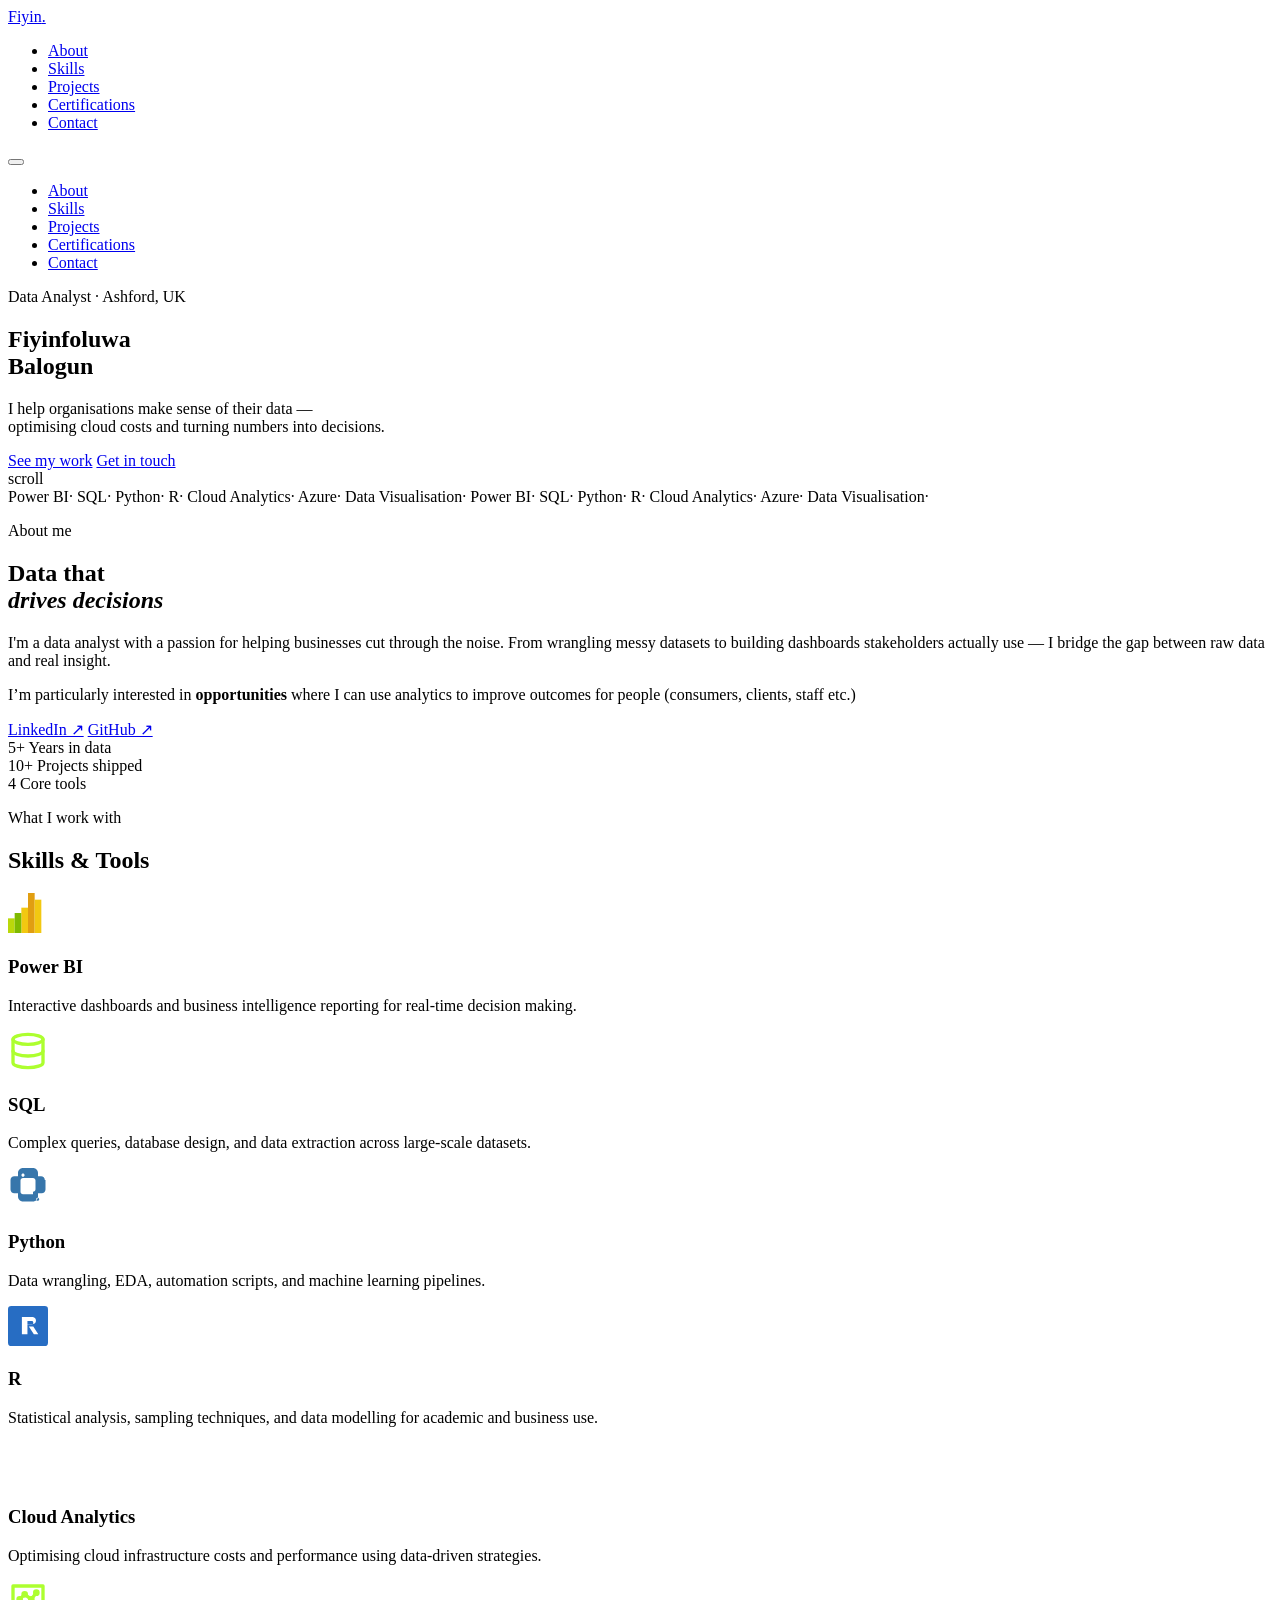
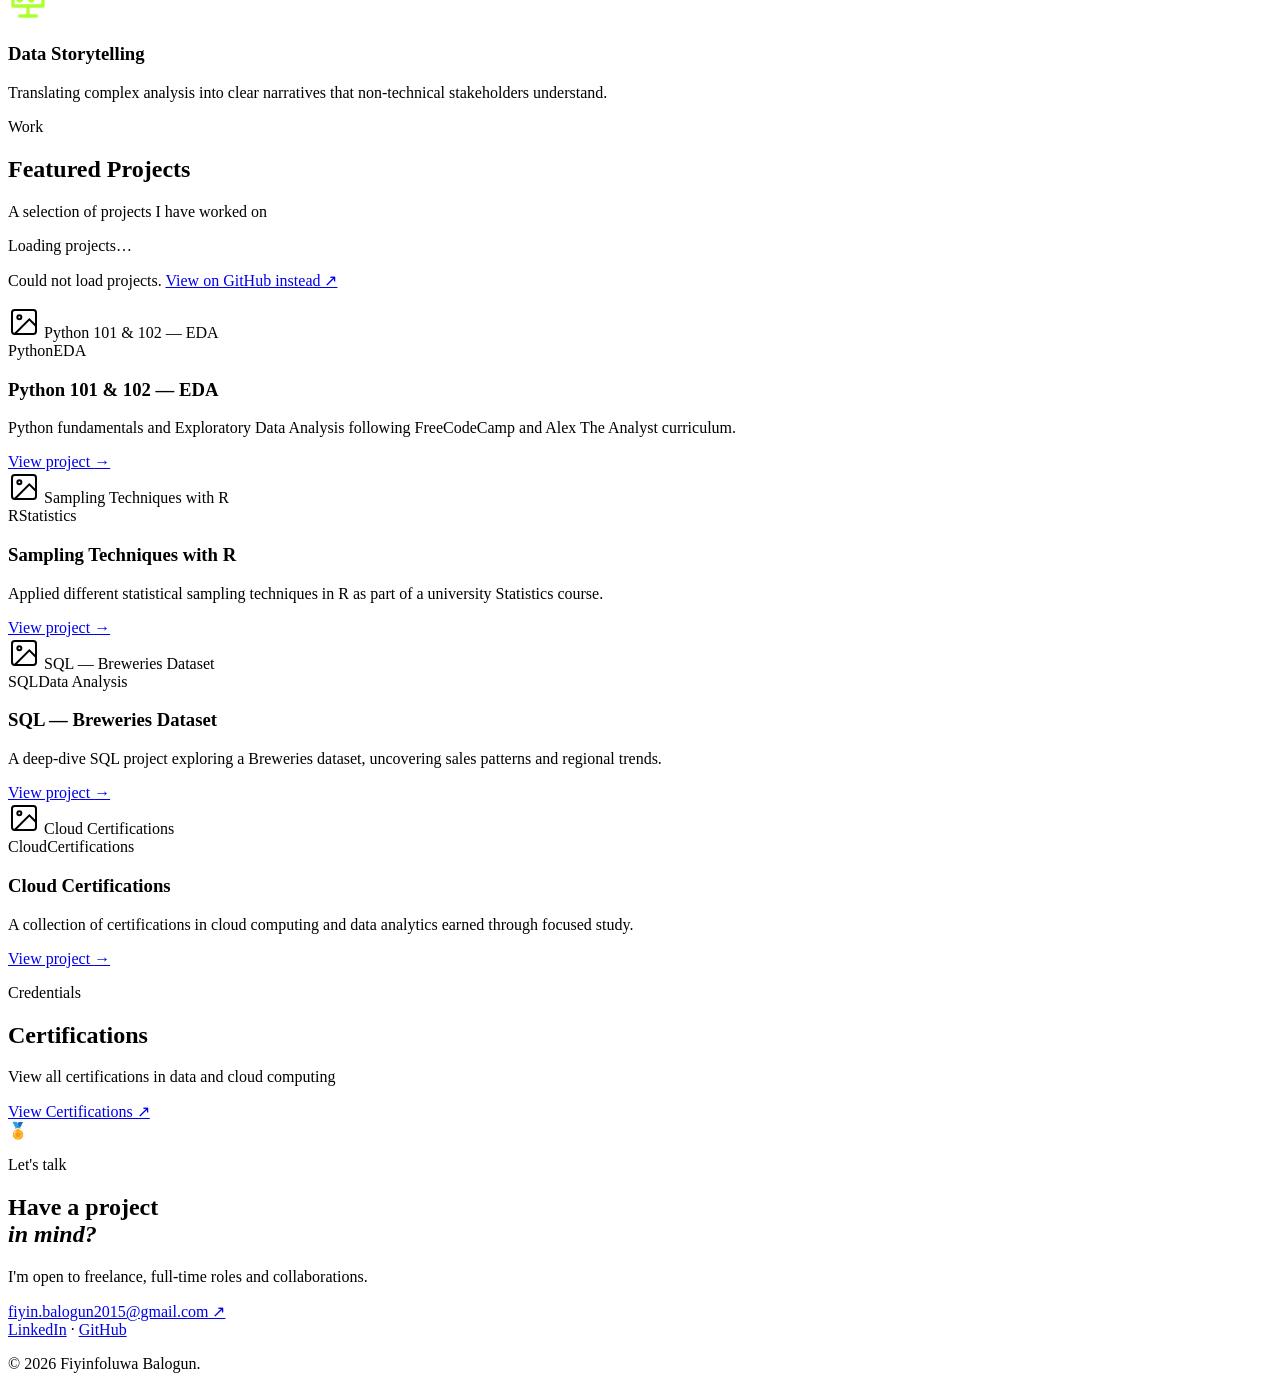
==== commit 4340f1d3: "Add files via upload" ====
--- a/index.html
+++ b/index.html
@@ -48,7 +48,7 @@
     <div class="hero-grid-lines"></div>
 
     <div class="hero-content">
-      <p class="hero-tag reveal-up">Cloud Data Analyst · Canterbury, UK</p>
+      <p class="hero-tag reveal-up">Data Analyst · Ashford, UK</p>
       <h1 class="hero-name reveal-up delay-1">
         Fiyinfoluwa<br /><span class="hero-name-outline">Balogun</span>
       </h1>
@@ -97,14 +97,13 @@
             Data that<br /><em>drives decisions</em>
           </h2>
           <p class="about-body reveal-up delay-2">
-            I'm a cloud data analyst with a passion for helping businesses
+            I'm a data analyst with a passion for helping businesses
             cut through the noise. From wrangling messy datasets to building
             dashboards stakeholders actually use — I bridge the gap between
             raw data and real insight.
           </p>
           <p class="about-body reveal-up delay-3">
-            Recognised as a <strong>Global Talent</strong> in data, based in
-            Canterbury, UK, and always building something new.
+            I’m particularly interested in <strong>opportunities</strong> where I can use analytics to improve outcomes for people (consumers, clients, staff etc.)
           </p>
           <div class="about-links reveal-up delay-4">
             <a href="https://www.linkedin.com/in/fiyinfoluwa15?utm_source=share_via&utm_content=profile&utm_medium=member_android" target="_blank" class="social-link">LinkedIn ↗</a>
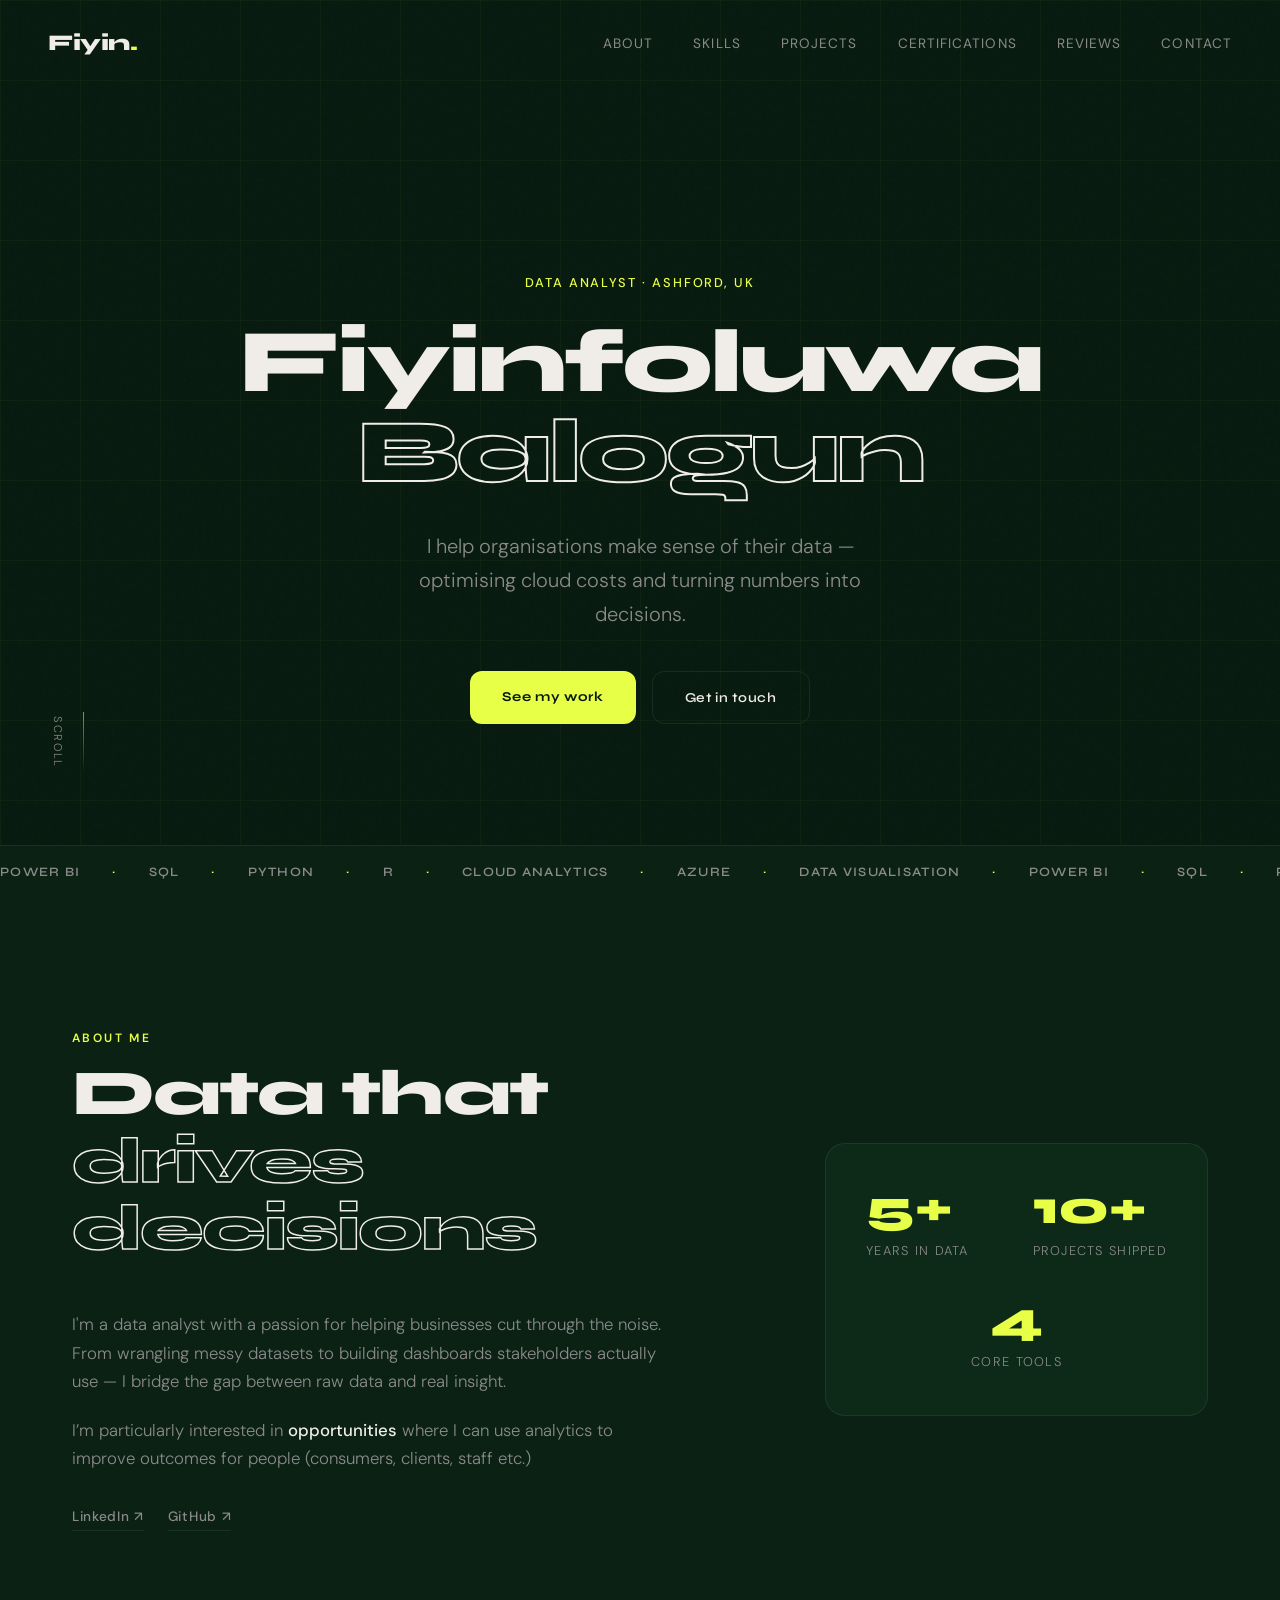
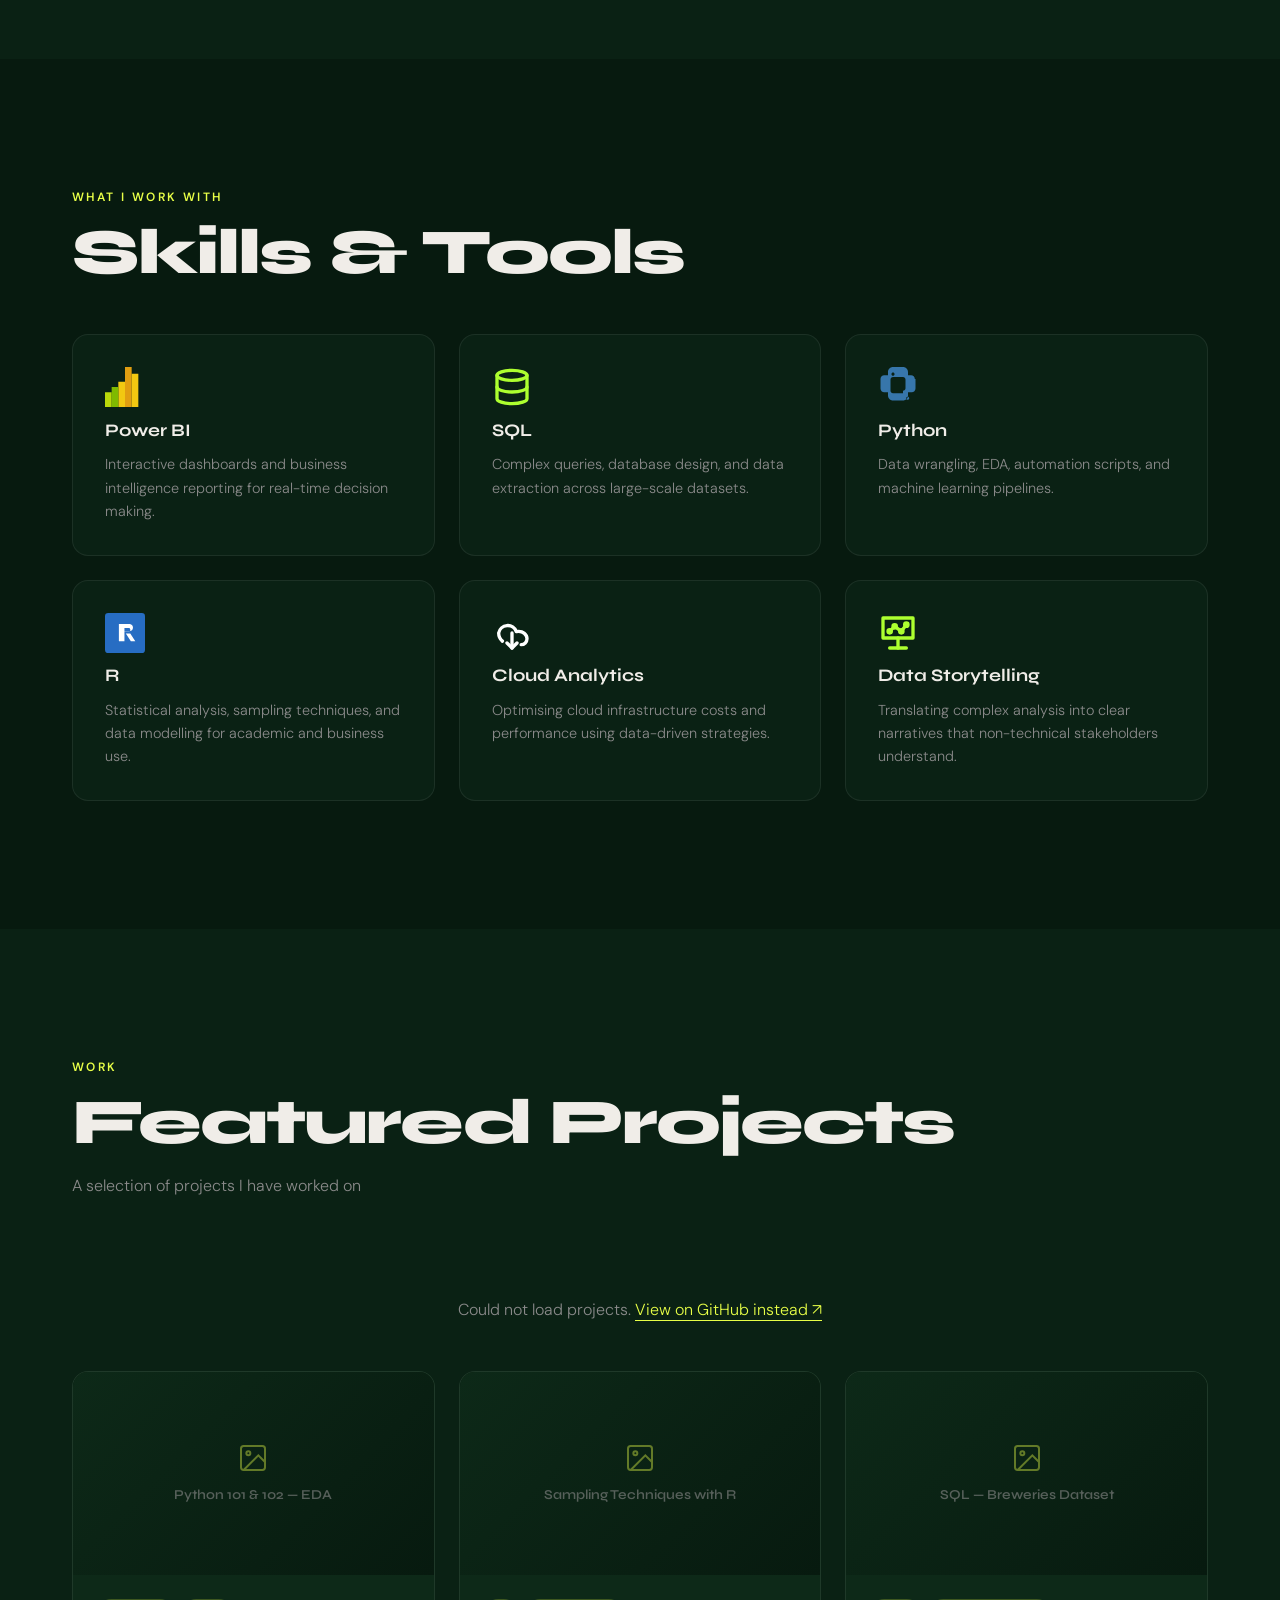
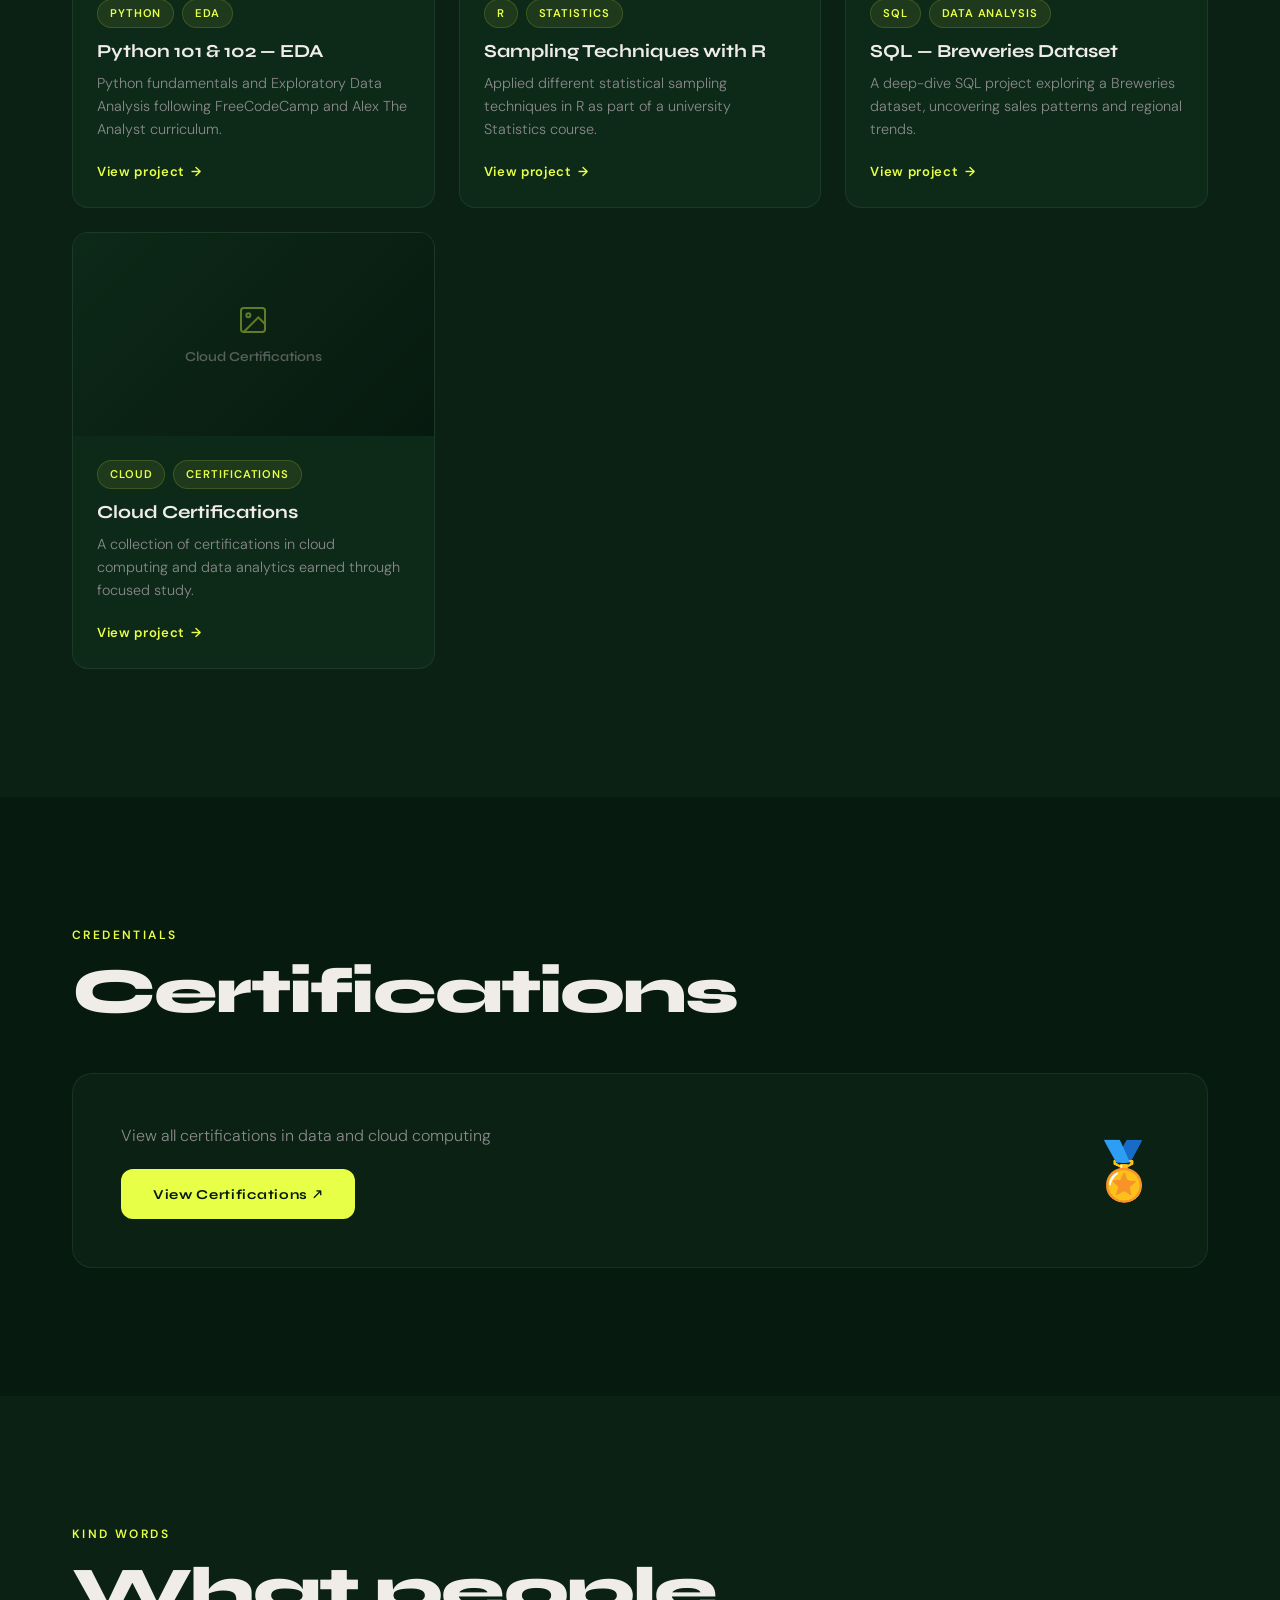
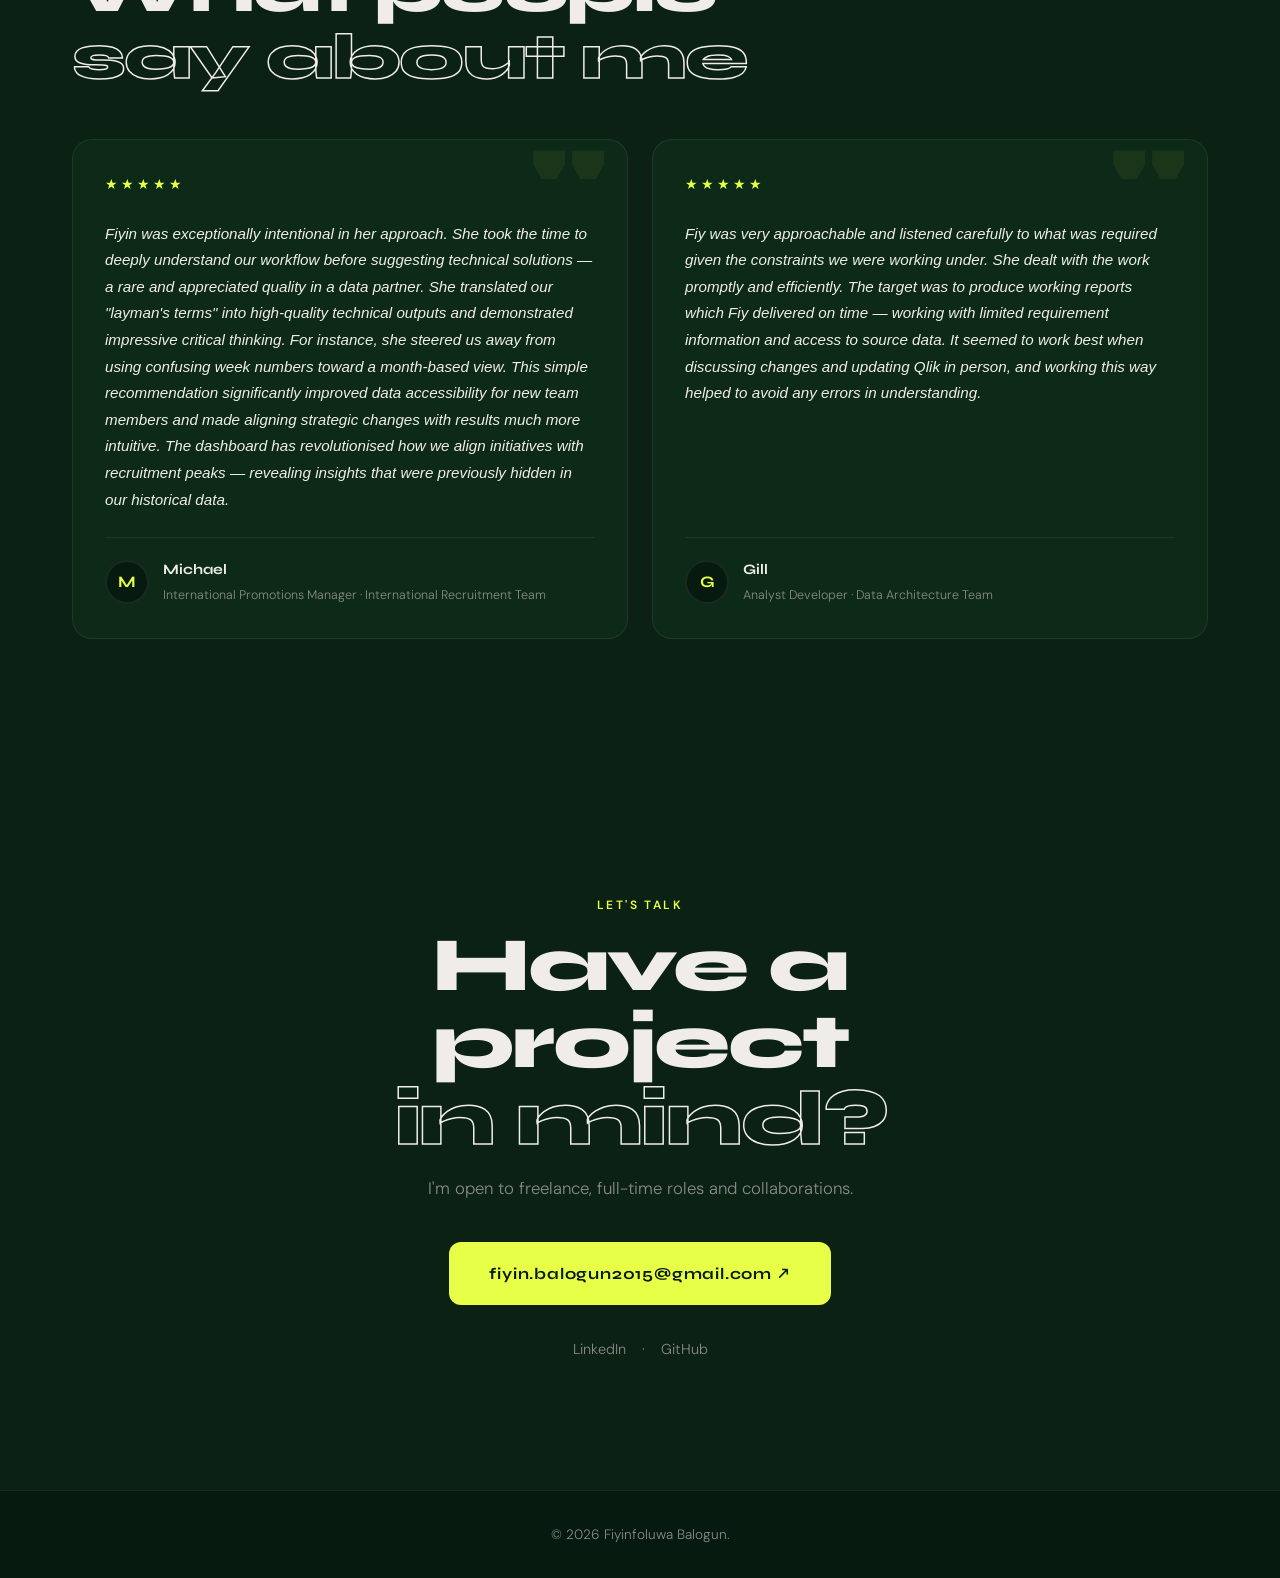
==== commit eeb44a21: "Update index.html" ====
--- a/index.html
+++ b/index.html
@@ -24,6 +24,7 @@
       <li><a href="#skills">Skills</a></li>
       <li><a href="#projects">Projects</a></li>
       <li><a href="#certifications">Certifications</a></li>
+      <li><a href="#testimonials">Reviews</a></li>
       <li><a href="#contact">Contact</a></li>
     </ul>
     <button class="nav-toggle" id="navToggle" aria-label="Toggle menu">
@@ -38,6 +39,7 @@
       <li><a href="#skills" class="mobile-link">Skills</a></li>
       <li><a href="#projects" class="mobile-link">Projects</a></li>
       <li><a href="#certifications" class="mobile-link">Certifications</a></li>
+      <li><a href="#testimonials">Reviews</a></li>
       <li><a href="#contact" class="mobile-link">Contact</a></li>
     </ul>
   </div>
@@ -242,6 +244,22 @@
     </div>
   </section>
 
+  <!-- ── TESTIMONIALS ──────────────────────────────────────────── -->
+<section class="testimonials section" id="testimonials">
+  <div class="container">
+    <p class="section-label reveal-up">Kind words</p>
+    <h2 class="section-title reveal-up delay-1">What people<br /><em>say about me</em></h2>
+    <div class="test-loading" id="testLoading">
+      <div class="loading-bar"></div>
+      <p>Loading testimonials…</p>
+    </div>
+    <div class="test-error hidden" id="testError">
+      <p>Could not load testimonials right now.</p>
+    </div>
+    <div class="test-grid" id="testGrid"></div>
+  </div>
+</section>
+
   <!-- ── CONTACT ────────────────────────────────────────── -->
   <section class="contact section" id="contact">
     <div class="container">
--- a/css/style.css
+++ b/css/style.css
@@ -0,0 +1,1030 @@
+/* ── FONTS & RESET ─────────────────────────────────────────── */
+*, *::before, *::after { box-sizing: border-box; margin: 0; padding: 0; }
+
+:root {
+  --bg:        #071a0f;
+  --bg-2:      #0a2114;
+  --bg-3:      #0d2918;
+  --accent:    #e8ff47;
+  --accent-2:  #ff6b35;
+  --text:      #f0ede8;
+  --text-muted:#8a8a8a;
+  --border:    rgba(240,237,232,0.08);
+  --font-head: 'Syne', sans-serif;
+  --font-body: 'DM Sans', sans-serif;
+  --radius:    12px;
+  --transition: 0.4s cubic-bezier(0.16,1,0.3,1);
+}
+
+html { scroll-behavior: smooth; font-size: 16px; }
+
+body {
+  background: var(--bg);
+  color: var(--text);
+  font-family: var(--font-body);
+  font-weight: 300;
+  line-height: 1.7;
+  overflow-x: hidden;
+  cursor: auto;
+}
+
+a, button { cursor: pointer; }
+
+a { color: inherit; text-decoration: none; }
+img { max-width: 100%; display: block; }
+ul { list-style: none; }
+
+.container {
+  max-width: 1200px;
+  margin: 0 auto;
+  padding: 0 2rem;
+}
+
+.section {
+  padding: 8rem 0;
+}
+
+.hidden { display: none !important; }
+
+
+/* ── SCROLL REVEAL ──────────────────────────────────────────── */
+.reveal-up {
+  opacity: 0;
+  transform: translateY(40px);
+  transition: opacity 0.8s var(--transition), transform 0.8s var(--transition);
+}
+
+.reveal-up.visible {
+  opacity: 1;
+  transform: translateY(0);
+}
+
+.delay-1 { transition-delay: 0.1s; }
+.delay-2 { transition-delay: 0.2s; }
+.delay-3 { transition-delay: 0.3s; }
+.delay-4 { transition-delay: 0.4s; }
+
+/* ── NAV ────────────────────────────────────────────────────── */
+.nav {
+  position: fixed;
+  top: 0; left: 0; right: 0;
+  z-index: 100;
+  display: flex;
+  align-items: center;
+  justify-content: space-between;
+  padding: 1.5rem 3rem;
+  transition: background 0.4s ease, padding 0.4s ease, backdrop-filter 0.4s ease;
+}
+
+.nav.scrolled {
+  background: rgba(7,26,15,0.92);
+  backdrop-filter: blur(16px);
+  padding: 1rem 3rem;
+  border-bottom: 1px solid var(--border);
+}
+
+.nav-logo {
+  font-family: var(--font-head);
+  font-size: 1.4rem;
+  font-weight: 800;
+  letter-spacing: -0.02em;
+}
+
+.nav-logo span { color: var(--accent); }
+
+.nav-links {
+  display: flex;
+  gap: 2.5rem;
+}
+
+.nav-links a {
+  font-size: 0.85rem;
+  font-weight: 400;
+  letter-spacing: 0.08em;
+  text-transform: uppercase;
+  color: var(--text-muted);
+  transition: color 0.3s ease;
+  position: relative;
+}
+
+.nav-links a::after {
+  content: '';
+  position: absolute;
+  bottom: -4px; left: 0;
+  width: 0; height: 1px;
+  background: var(--accent);
+  transition: width 0.3s ease;
+}
+
+.nav-links a:hover { color: var(--text); }
+.nav-links a:hover::after { width: 100%; }
+
+.nav-toggle {
+  display: none;
+  flex-direction: column;
+  gap: 5px;
+  background: none;
+  border: none;
+  cursor: none;
+  padding: 4px;
+}
+
+.nav-toggle span {
+  display: block;
+  width: 24px; height: 1.5px;
+  background: var(--text);
+  transition: transform 0.3s ease, opacity 0.3s ease;
+}
+
+/* ── MOBILE MENU ────────────────────────────────────────────── */
+.mobile-menu {
+  position: fixed;
+  top: 0; left: 0; right: 0; bottom: 0;
+  background: var(--bg);
+  z-index: 99;
+  display: flex;
+  align-items: center;
+  justify-content: center;
+  opacity: 0;
+  pointer-events: none;
+  transition: opacity 0.4s ease;
+}
+
+.mobile-menu.open {
+  opacity: 1;
+  pointer-events: all;
+}
+
+.mobile-menu ul {
+  display: flex;
+  flex-direction: column;
+  gap: 2rem;
+  text-align: center;
+}
+
+.mobile-menu a {
+  font-family: var(--font-head);
+  font-size: 2.5rem;
+  font-weight: 700;
+  color: var(--text-muted);
+  transition: color 0.3s ease;
+}
+
+.mobile-menu a:hover { color: var(--accent); }
+
+/* ── HERO ───────────────────────────────────────────────────── */
+.hero {
+  min-height: 100vh;
+  display: flex;
+  flex-direction: column;
+  justify-content: center;
+  position: relative;
+  overflow: hidden;
+  padding: 0 3rem;
+}
+
+.hero-noise {
+  position: absolute;
+  inset: 0;
+  background-image: url("data:image/svg+xml,%3Csvg viewBox='0 0 256 256' xmlns='http://www.w3.org/2000/svg'%3E%3Cfilter id='noise'%3E%3CfeTurbulence type='fractalNoise' baseFrequency='0.9' numOctaves='4' stitchTiles='stitch'/%3E%3C/filter%3E%3Crect width='100%25' height='100%25' filter='url(%23noise)' opacity='0.04'/%3E%3C/svg%3E");
+  opacity: 0.4;
+  pointer-events: none;
+}
+
+.hero-grid-lines {
+  position: absolute;
+  inset: 0;
+  background-image:
+    linear-gradient(rgba(232,255,71,0.03) 1px, transparent 1px),
+    linear-gradient(90deg, rgba(232,255,71,0.03) 1px, transparent 1px);
+  background-size: 80px 80px;
+  pointer-events: none;
+}
+
+.hero-content {
+  max-width: 1200px;
+  margin: 0 auto;
+  width: 100%;
+  padding-top: 6rem;
+  text-align: center;
+  display: flex;
+  flex-direction: column;
+  align-items: center;
+}
+
+.hero-tag {
+  font-size: 0.8rem;
+  letter-spacing: 0.15em;
+  text-transform: uppercase;
+  color: var(--accent);
+  margin-bottom: 1.5rem;
+  font-weight: 500;
+}
+
+.hero-name {
+  font-family: var(--font-head);
+  font-size: clamp(3rem, 7vw, 7rem);
+  font-weight: 800;
+  line-height: 1;
+  letter-spacing: -0.03em;
+  margin-bottom: 2rem;
+}
+
+.hero-name-outline {
+  -webkit-text-stroke: 2px var(--text);
+  color: transparent;
+  transition: color 0.4s ease;
+}
+
+.hero-name-outline:hover {
+  color: var(--accent);
+  -webkit-text-stroke: 2px var(--accent);
+}
+
+.hero-sub {
+  font-size: clamp(1rem, 2vw, 1.25rem);
+  color: var(--text-muted);
+  max-width: 520px;
+  line-height: 1.7;
+  margin-bottom: 2.5rem;
+  text-align: center;
+}
+
+.hero-cta {
+  display: flex;
+  gap: 1rem;
+  flex-wrap: wrap;
+  justify-content: center;
+}
+
+.hero-scroll-hint {
+  position: absolute;
+  bottom: 8rem;
+  left: 3rem;
+  display: flex;
+  align-items: center;
+  gap: 1rem;
+}
+
+.hero-scroll-hint span {
+  font-size: 0.7rem;
+  letter-spacing: 0.15em;
+  text-transform: uppercase;
+  color: var(--text-muted);
+  writing-mode: vertical-rl;
+}
+
+.scroll-line {
+  width: 1px;
+  height: 60px;
+  background: linear-gradient(to bottom, var(--text-muted), transparent);
+  animation: scrollPulse 2s ease infinite;
+}
+
+@keyframes scrollPulse {
+  0%, 100% { opacity: 1; transform: scaleY(1); }
+  50% { opacity: 0.3; transform: scaleY(0.6); }
+}
+
+/* ── MARQUEE ────────────────────────────────────────────────── */
+.hero-marquee {
+  position: absolute;
+  bottom: 0;
+  left: 0; right: 0;
+  overflow: hidden;
+  border-top: 1px solid var(--border);
+  padding: 1rem 0;
+  background: var(--bg-2);
+}
+
+.marquee-track {
+  display: flex;
+  gap: 2rem;
+  white-space: nowrap;
+  animation: marquee 20s linear infinite;
+}
+
+.marquee-track span {
+  font-family: var(--font-head);
+  font-size: 0.8rem;
+  font-weight: 600;
+  letter-spacing: 0.1em;
+  text-transform: uppercase;
+  color: var(--text-muted);
+}
+
+.marquee-track span:nth-child(even) {
+  color: var(--accent);
+}
+
+@keyframes marquee {
+  from { transform: translateX(0); }
+  to { transform: translateX(-50%); }
+}
+
+/* ── BUTTONS ────────────────────────────────────────────────── */
+.btn-primary {
+  display: inline-block;
+  padding: 0.85rem 2rem;
+  background: var(--accent);
+  color: var(--bg);
+  font-family: var(--font-head);
+  font-size: 0.85rem;
+  font-weight: 700;
+  letter-spacing: 0.05em;
+  border-radius: var(--radius);
+  transition: transform 0.3s ease, box-shadow 0.3s ease;
+}
+
+.btn-primary:hover {
+  transform: translateY(-3px);
+  box-shadow: 0 12px 40px rgba(232,255,71,0.3);
+}
+
+.btn-ghost {
+  display: inline-block;
+  padding: 0.85rem 2rem;
+  border: 1px solid var(--border);
+  color: var(--text);
+  font-family: var(--font-head);
+  font-size: 0.85rem;
+  font-weight: 600;
+  letter-spacing: 0.05em;
+  border-radius: var(--radius);
+  transition: border-color 0.3s ease, background 0.3s ease;
+}
+
+.btn-ghost:hover {
+  border-color: var(--text-muted);
+  background: rgba(240,237,232,0.05);
+}
+
+.btn-large {
+  font-size: 1rem;
+  padding: 1.1rem 2.5rem;
+}
+
+/* ── SECTION LABELS ─────────────────────────────────────────── */
+.section-label {
+  font-size: 0.75rem;
+  letter-spacing: 0.2em;
+  text-transform: uppercase;
+  color: var(--accent);
+  font-weight: 600;
+  margin-bottom: 0.75rem;
+}
+
+.section-title {
+  font-family: var(--font-head);
+  font-size: clamp(2.2rem, 5vw, 4rem);
+  font-weight: 800;
+  line-height: 1.05;
+  letter-spacing: -0.03em;
+  margin-bottom: 3rem;
+}
+
+.section-title em {
+  font-style: normal;
+  -webkit-text-stroke: 1.5px var(--text);
+  color: transparent;
+}
+
+.section-sub {
+  color: var(--text-muted);
+  max-width: 480px;
+  margin-top: -2rem;
+  margin-bottom: 3rem;
+}
+
+/* ── ABOUT ──────────────────────────────────────────────────── */
+.about { background: var(--bg-2); }
+
+/* .about-grid {
+  display: grid;
+  grid-template-columns: 1fr 1fr;
+  gap: 6rem;
+  align-items: center;
+} */ 
+ /* old code */
+
+.about-grid {
+  display: grid;
+  /* 1.1fr goes first now so the text column takes up the left side, 
+     and 0.9fr moves the card/badge column to the right side */
+  grid-template-columns: 1.1fr 0.9fr; 
+  gap: 3rem;
+  align-items: center;
+}
+
+.about-visual {
+  display: flex;
+  flex-direction: column;
+  align-items: flex-end; 
+  gap: 1.5rem;
+  width: 100%; 
+}
+
+/* 2. 🌟 Add this block to force the opportunities badge to also stretch 100% */
+.about-visual .about-badge {
+  width: 100%;            /* Forces the badge container to stretch fully */
+  display: inline-flex;   /* Keeps the layout inside intact */
+  justify-content: center; /* Centers the glowing dot and text inside the newly stretched box */
+}
+
+.about-body {
+  color: var(--text-muted);
+  margin-bottom: 1.25rem;
+  font-size: 1.05rem;
+}
+
+.about-body strong { color: var(--text); font-weight: 500; }
+
+.about-links {
+  display: flex;
+  gap: 1.5rem;
+  margin-top: 2rem;
+}
+
+.social-link {
+  font-size: 0.85rem;
+  font-weight: 500;
+  letter-spacing: 0.05em;
+  color: var(--text-muted);
+  border-bottom: 1px solid var(--border);
+  padding-bottom: 2px;
+  transition: color 0.3s ease, border-color 0.3s ease;
+}
+
+.social-link:hover {
+  color: var(--accent);
+  border-color: var(--accent);
+}
+
+.about-card {
+  background: var(--bg-3);
+  border: 1px solid var(--border);
+  border-radius: 20px;
+  padding: 2.5rem;
+  display: grid;
+  grid-template-columns: 1fr 1fr;
+  gap: 2rem;
+}
+
+.about-stat:last-child {
+  grid-column: span 2;
+  text-align: center;
+}
+
+.stat-number {
+  display: block;
+  font-family: var(--font-head);
+  font-size: 3rem;
+  font-weight: 800;
+  color: var(--accent);
+  line-height: 1;
+  margin-bottom: 0.25rem;
+}
+
+.stat-label {
+  font-size: 0.8rem;
+  color: var(--text-muted);
+  text-transform: uppercase;
+  letter-spacing: 0.1em;
+}
+
+.about-badge {
+  display: inline-flex;
+  align-items: center;
+  gap: 0.5rem;
+  margin-top: 1.5rem;
+  padding: 0.5rem 1.25rem;
+  background: rgba(232,255,71,0.08);
+  border: 1px solid rgba(232,255,71,0.2);
+  border-radius: 100px;
+  font-size: 0.8rem;
+  color: var(--accent);
+  font-weight: 500;
+}
+
+.about-badge::before {
+  content: '';
+  width: 7px; height: 7px;
+  background: var(--accent);
+  border-radius: 50%;
+  animation: pulse 2s infinite;
+}
+
+@keyframes pulse {
+  0%, 100% { opacity: 1; transform: scale(1); }
+  50% { opacity: 0.4; transform: scale(0.7); }
+}
+
+/* ── SKILLS ─────────────────────────────────────────────────── */
+
+.skills-section .cert-card div:first-child svg {
+    width: 42px;
+    height: 42px;
+    display: block;
+    margin-bottom: 1rem; /* Creates clean breathing room above the title */
+}
+
+.skills-grid {
+  display: grid;
+  grid-template-columns: repeat(3, 1fr);
+  gap: 1.5rem;
+}
+
+.skill-card {
+  background: var(--bg-2);
+  border: 1px solid var(--border);
+  border-radius: 16px;
+  padding: 2rem;
+  transition: border-color 0.3s ease, transform 0.3s ease, background 0.3s ease;
+  position: relative;
+  overflow: hidden;
+}
+
+.skill-card::before {
+  content: '';
+  position: absolute;
+  top: 0; left: 0; right: 0;
+  height: 2px;
+  background: var(--accent);
+  transform: scaleX(0);
+  transform-origin: left;
+  transition: transform 0.4s ease;
+}
+
+.skill-card:hover::before { transform: scaleX(1); }
+
+.skill-card:hover {
+  border-color: rgba(232,255,71,0.2);
+  transform: translateY(-4px);
+  background: var(--bg-3);
+}
+
+.skill-icon {
+  font-size: 2rem;
+  margin-bottom: 1rem;
+}
+
+.skill-card h3 {
+  font-family: var(--font-head);
+  font-size: 1.1rem;
+  font-weight: 700;
+  margin-bottom: 0.5rem;
+}
+
+.skill-card p {
+  font-size: 0.9rem;
+  color: var(--text-muted);
+  line-height: 1.6;
+}
+
+/* ── PROJECTS ───────────────────────────────────────────────── */
+.projects { background: var(--bg-2); }
+
+.projects-loading {
+  text-align: center;
+  padding: 4rem 0;
+  color: var(--text-muted);
+}
+
+.loading-bar {
+  width: 200px;
+  height: 2px;
+  background: var(--border);
+  margin: 0 auto 1rem;
+  border-radius: 2px;
+  overflow: hidden;
+  position: relative;
+}
+
+.loading-bar::after {
+  content: '';
+  position: absolute;
+  left: -100%;
+  width: 100%;
+  height: 100%;
+  background: var(--accent);
+  animation: loadingSlide 1.5s ease infinite;
+}
+
+@keyframes loadingSlide {
+  to { left: 100%; }
+}
+
+.projects-error {
+  text-align: center;
+  padding: 3rem;
+  color: var(--text-muted);
+}
+
+.projects-error a { color: var(--accent); border-bottom: 1px solid var(--accent); }
+
+.projects-grid {
+  display: grid;
+  grid-template-columns: repeat(auto-fill, minmax(340px, 1fr));
+  gap: 1.5rem;
+}
+
+/* Project card — injected by JS */
+.project-card {
+  background: var(--bg-3);
+  border: 1px solid var(--border);
+  border-radius: 16px;
+  overflow: hidden;
+  display: flex;
+  flex-direction: column;
+  transition: transform 0.3s ease, border-color 0.3s ease;
+  animation: fadeInUp 0.6s ease forwards;
+  opacity: 0;
+}
+
+@keyframes fadeInUp {
+  from { opacity: 0; transform: translateY(30px); }
+  to { opacity: 1; transform: translateY(0); }
+}
+
+.project-card:hover {
+  transform: translateY(-6px);
+  border-color: rgba(232,255,71,0.25);
+}
+
+.project-thumb-wrapper {
+  width: 100%;
+  aspect-ratio: 16/9;
+  overflow: hidden;
+  background: var(--bg);
+  flex-shrink: 0;
+}
+
+.project-thumb {
+  width: 100%;
+  height: 100%;
+  object-fit: cover;
+  object-position: center top;
+  display: block;
+  transition: transform 0.5s ease;
+}
+
+.project-card:hover .project-thumb {
+  transform: scale(1.05);
+}
+
+.project-thumb-placeholder {
+  width: 100%;
+  height: 100%;
+  position: relative;
+  overflow: hidden;
+}
+
+.placeholder-bg {
+  position: absolute;
+  inset: 0;
+  background:
+    linear-gradient(135deg, var(--bg-3) 0%, var(--bg) 100%);
+  background-image:
+    linear-gradient(135deg, var(--bg-3) 0%, var(--bg) 100%),
+    repeating-linear-gradient(
+      45deg,
+      transparent,
+      transparent 20px,
+      rgba(232,255,71,0.03) 20px,
+      rgba(232,255,71,0.03) 40px
+    );
+}
+
+.placeholder-content {
+  position: absolute;
+  inset: 0;
+  display: flex;
+  flex-direction: column;
+  align-items: center;
+  justify-content: center;
+  gap: 0.75rem;
+  padding: 1.5rem;
+  text-align: center;
+  color: var(--text-muted);
+}
+
+.placeholder-content svg {
+  opacity: 0.4;
+  color: var(--accent);
+}
+
+.placeholder-content span {
+  font-family: var(--font-head);
+  font-size: 0.85rem;
+  font-weight: 600;
+  color: var(--text-muted);
+  opacity: 0.6;
+  max-width: 200px;
+  line-height: 1.3;
+}
+
+.project-body {
+  padding: 1.5rem;
+  flex: 1;
+  display: flex;
+  flex-direction: column;
+}
+
+.project-tags {
+  display: flex;
+  flex-wrap: wrap;
+  gap: 0.5rem;
+  margin-bottom: 0.75rem;
+}
+
+.project-tag {
+  font-size: 0.7rem;
+  font-weight: 600;
+  letter-spacing: 0.08em;
+  text-transform: uppercase;
+  padding: 0.25rem 0.75rem;
+  border-radius: 100px;
+  background: rgba(232,255,71,0.08);
+  color: var(--accent);
+  border: 1px solid rgba(232,255,71,0.15);
+}
+
+.project-card h3 {
+  font-family: var(--font-head);
+  font-size: 1.15rem;
+  font-weight: 700;
+  margin-bottom: 0.5rem;
+  line-height: 1.3;
+}
+
+.project-card p {
+  font-size: 0.9rem;
+  color: var(--text-muted);
+  line-height: 1.6;
+  flex: 1;
+  margin-bottom: 1.25rem;
+}
+
+.project-link {
+  font-size: 0.82rem;
+  font-weight: 600;
+  color: var(--accent);
+  letter-spacing: 0.05em;
+  display: inline-flex;
+  align-items: center;
+  gap: 0.4rem;
+  transition: gap 0.3s ease;
+}
+
+.project-link:hover { gap: 0.7rem; }
+
+/* ── CERTIFICATIONS ─────────────────────────────────────────── */
+
+.cert-wrapper { display: flex; justify-content: left; }
+
+.cert-card {
+  background: var(--bg-2);
+  border: 1px solid var(--border);
+  border-radius: 20px;
+  padding: 3rem;
+  display: flex;
+  align-items: left;
+  gap: 2.5rem;
+  align-items: center;
+  justify-content: space-between;  
+  width: 100%;
+}
+
+.cert-icon { font-size: 3.5rem; }
+
+.cert-text p {
+  color: var(--text-muted);
+  margin-bottom: 1.25rem;
+  font-size: 1rem;
+}
+
+/* ── CONTACT ────────────────────────────────────────────────── */
+.contact { background: var(--bg-2); }
+
+.contact-inner {
+  text-align: center;
+  max-width: 700px;
+  margin: 0 auto;
+}
+
+.contact-title {
+  font-family: var(--font-head);
+  font-size: clamp(2.5rem, 6vw, 5rem);
+  font-weight: 800;
+  line-height: 1;
+  letter-spacing: -0.03em;
+  margin-bottom: 1rem;
+}
+
+.contact-title em {
+  font-style: normal;
+  -webkit-text-stroke: 1.5px var(--text);
+  color: transparent;
+}
+
+.contact-sub {
+  color: var(--text-muted);
+  margin-bottom: 2.5rem;
+  font-size: 1.05rem;
+}
+
+.contact-socials {
+  margin-top: 2rem;
+  display: flex;
+  align-items: center;
+  justify-content: center;
+  gap: 1rem;
+  color: var(--text-muted);
+  font-size: 0.9rem;
+}
+
+.contact-socials a {
+  color: var(--text-muted);
+  transition: color 0.3s ease;
+  border-bottom: 1px solid transparent;
+}
+
+.contact-socials a:hover {
+  color: var(--accent);
+  border-color: var(--accent);
+}
+
+/* ── FOOTER ─────────────────────────────────────────────────── */
+.footer {
+  padding: 2rem 0;
+  border-top: 1px solid var(--border);
+  text-align: center;
+}
+
+.footer p {
+  color: var(--text-muted);
+  font-size: 0.85rem;
+}
+
+/* ── TESTIMONIALS ───────────────────────────────────────────── */
+.testimonials { background: var(--bg-2); }
+
+.test-loading {
+  text-align: center;
+  padding: 4rem 0;
+  color: var(--text-muted);
+}
+
+.test-error {
+  text-align: center;
+  padding: 3rem;
+  color: var(--text-muted);
+}
+
+.test-grid {
+  display: grid;
+  grid-template-columns: repeat(2, 1fr);
+  gap: 1.5rem;
+}
+
+.test-card {
+  background: var(--bg-3);
+  border: 1px solid var(--border);
+  border-radius: 20px;
+  padding: 2rem;
+  display: flex;
+  flex-direction: column;
+  gap: 1.5rem;
+  position: relative;
+  overflow: hidden;
+  transition: transform 0.3s ease, border-color 0.3s ease, box-shadow 0.3s ease;
+  animation: fadeInUp 0.6s ease forwards;
+  opacity: 0;
+}
+
+.test-card:hover {
+  transform: translateY(-5px);
+  border-color: rgba(232,255,71,0.2);
+  box-shadow: 0 20px 60px rgba(0,0,0,0.25);
+}
+
+.test-card::before {
+  content: '"';
+  position: absolute;
+  top: -10px;
+  right: 20px;
+  font-family: var(--font-head);
+  font-size: 8rem;
+  font-weight: 800;
+  color: rgba(232,255,71,0.06);
+  line-height: 1;
+  pointer-events: none;
+}
+
+.test-stars { display: flex; gap: 3px; }
+.test-star { color: var(--accent); font-size: 0.9rem; }
+.test-star.empty { color: var(--border); }
+
+.test-quote {
+  font-size: 0.95rem;
+  color: var(--text);
+  line-height: 1.75;
+  font-style: italic;
+  flex: 1;
+}
+
+.test-author {
+  display: flex;
+  align-items: center;
+  gap: 0.85rem;
+  padding-top: 1.25rem;
+  border-top: 1px solid var(--border);
+}
+
+.test-avatar {
+  width: 44px; height: 44px;
+  border-radius: 50%;
+  object-fit: cover;
+  border: 2px solid var(--border);
+  flex-shrink: 0;
+}
+
+.test-avatar-placeholder {
+  width: 44px; height: 44px;
+  border-radius: 50%;
+  background: var(--bg);
+  border: 2px solid var(--border);
+  display: flex;
+  align-items: center;
+  justify-content: center;
+  font-family: var(--font-head);
+  font-size: 1rem;
+  font-weight: 700;
+  color: var(--accent);
+  flex-shrink: 0;
+}
+
+.test-author-info { display: flex; flex-direction: column; gap: 2px; }
+.test-name { font-family: var(--font-head); font-size: 0.9rem; font-weight: 700; color: var(--text); }
+.test-role { font-size: 0.78rem; color: var(--text-muted); }
+
+@media (max-width: 768px) {
+  .test-grid { grid-template-columns: 1fr; }
+}
+
+/* ── RESPONSIVE ─────────────────────────────────────────────── */
+@media (max-width: 1024px) {
+  .skills-grid { grid-template-columns: repeat(2, 1fr); }
+  .about-grid { grid-template-columns: 1fr; gap: 4rem; }
+}
+
+@media (max-width: 768px) {
+  .nav { padding: 1.25rem 1.5rem; }
+  .nav.scrolled { padding: 1rem 1.5rem; }
+  .nav-links { display: none; }
+  .nav-toggle { display: flex; }
+
+  .hero { padding: 0 1.5rem; }
+  .hero-scroll-hint { display: none; }
+
+  .section { padding: 5rem 0; }
+  .container { padding: 0 1.5rem; }
+
+  .skills-grid { grid-template-columns: 1fr; }
+  .projects-grid { grid-template-columns: 1fr; }
+
+  .cert-card {
+    flex-direction: column;
+    text-align: center;
+    padding: 2rem;
+    gap: 1.5rem;
+  }
+
+ .about-visual {
+    align-items: center; /* 👈 This stops it from sticking to the right side! */
+    width: 100%;
+  }
+
+  /* 2. Format the card layout when stacked */
+  .about-visual .about-card { 
+    grid-template-columns: 1fr; /* Stacks the stats vertically */
+    gap: 2.5rem;               /* Generous breathing room between stats */
+    text-align: center;         /* Centers the text inside each row */
+    padding: 2.5rem 1.5rem;    /* Expands the internal breathing room */
+    width: 100%;                /* Allows the container to match standard margins */
+  }
+
+  /* 3. Forces individual stat chunks to group strictly down the center line */
+  .about-stat {
+    display: flex;
+    flex-direction: column;
+    align-items: center;       /* Centers the '2+' and the label cleanly on top of each other */
+  }
+
+}
+
+@media (max-width: 480px) {
+  .hero-name { font-size: clamp(3rem, 15vw, 5rem); }
+  .hero-cta { flex-direction: column; }
+  .btn-primary, .btn-ghost { text-align: center; }
+}
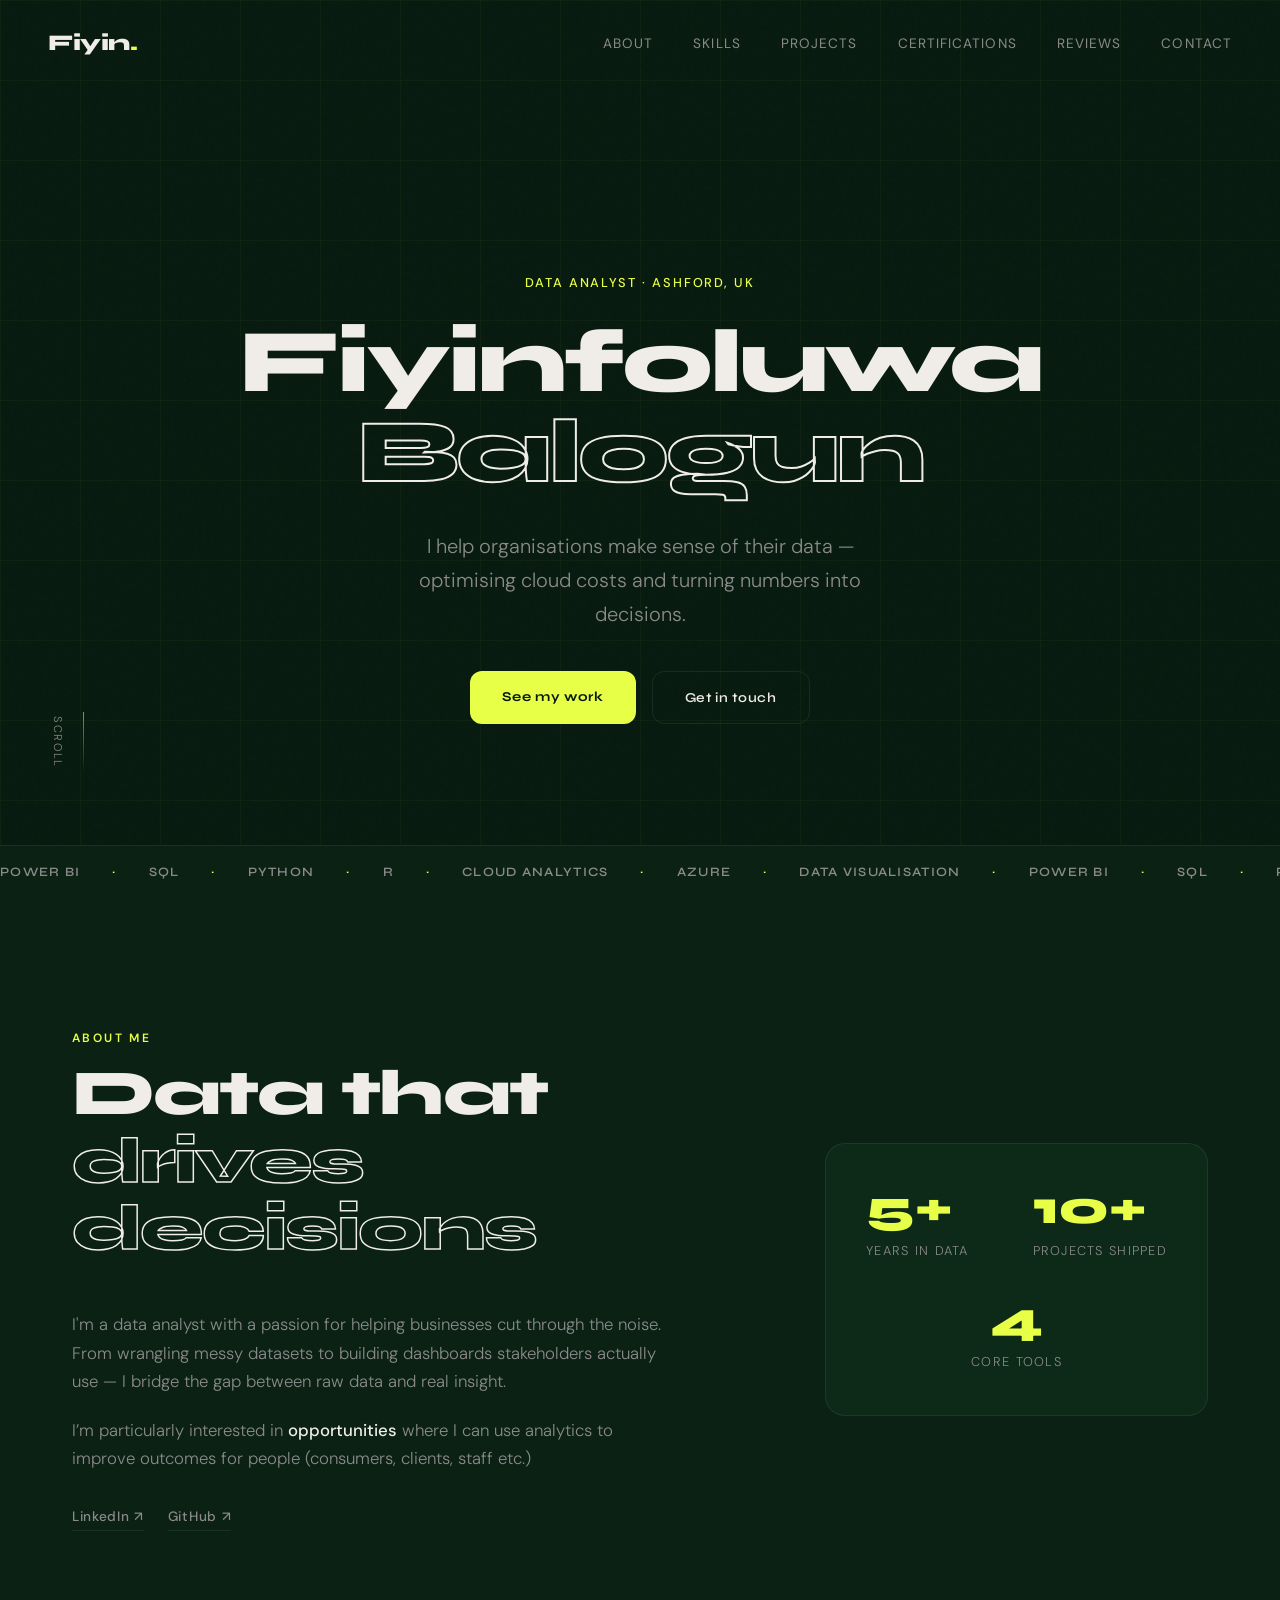
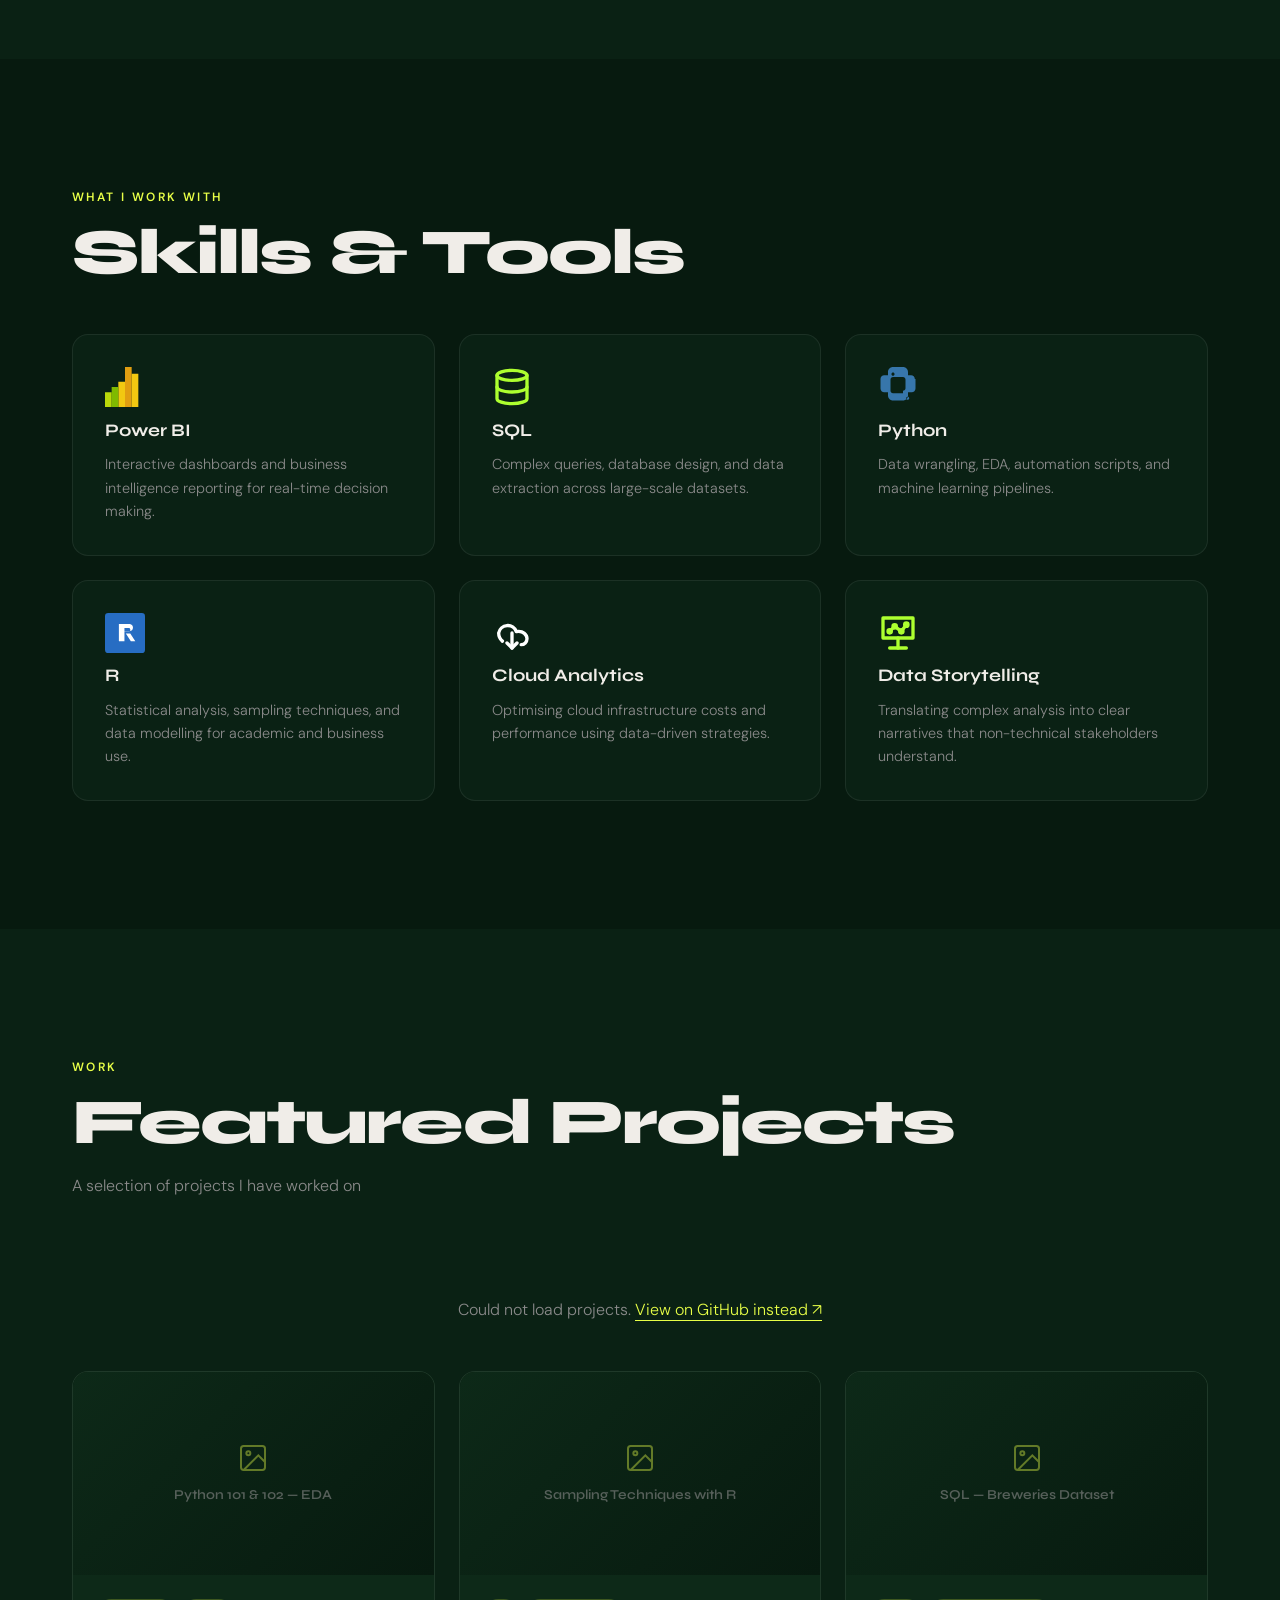
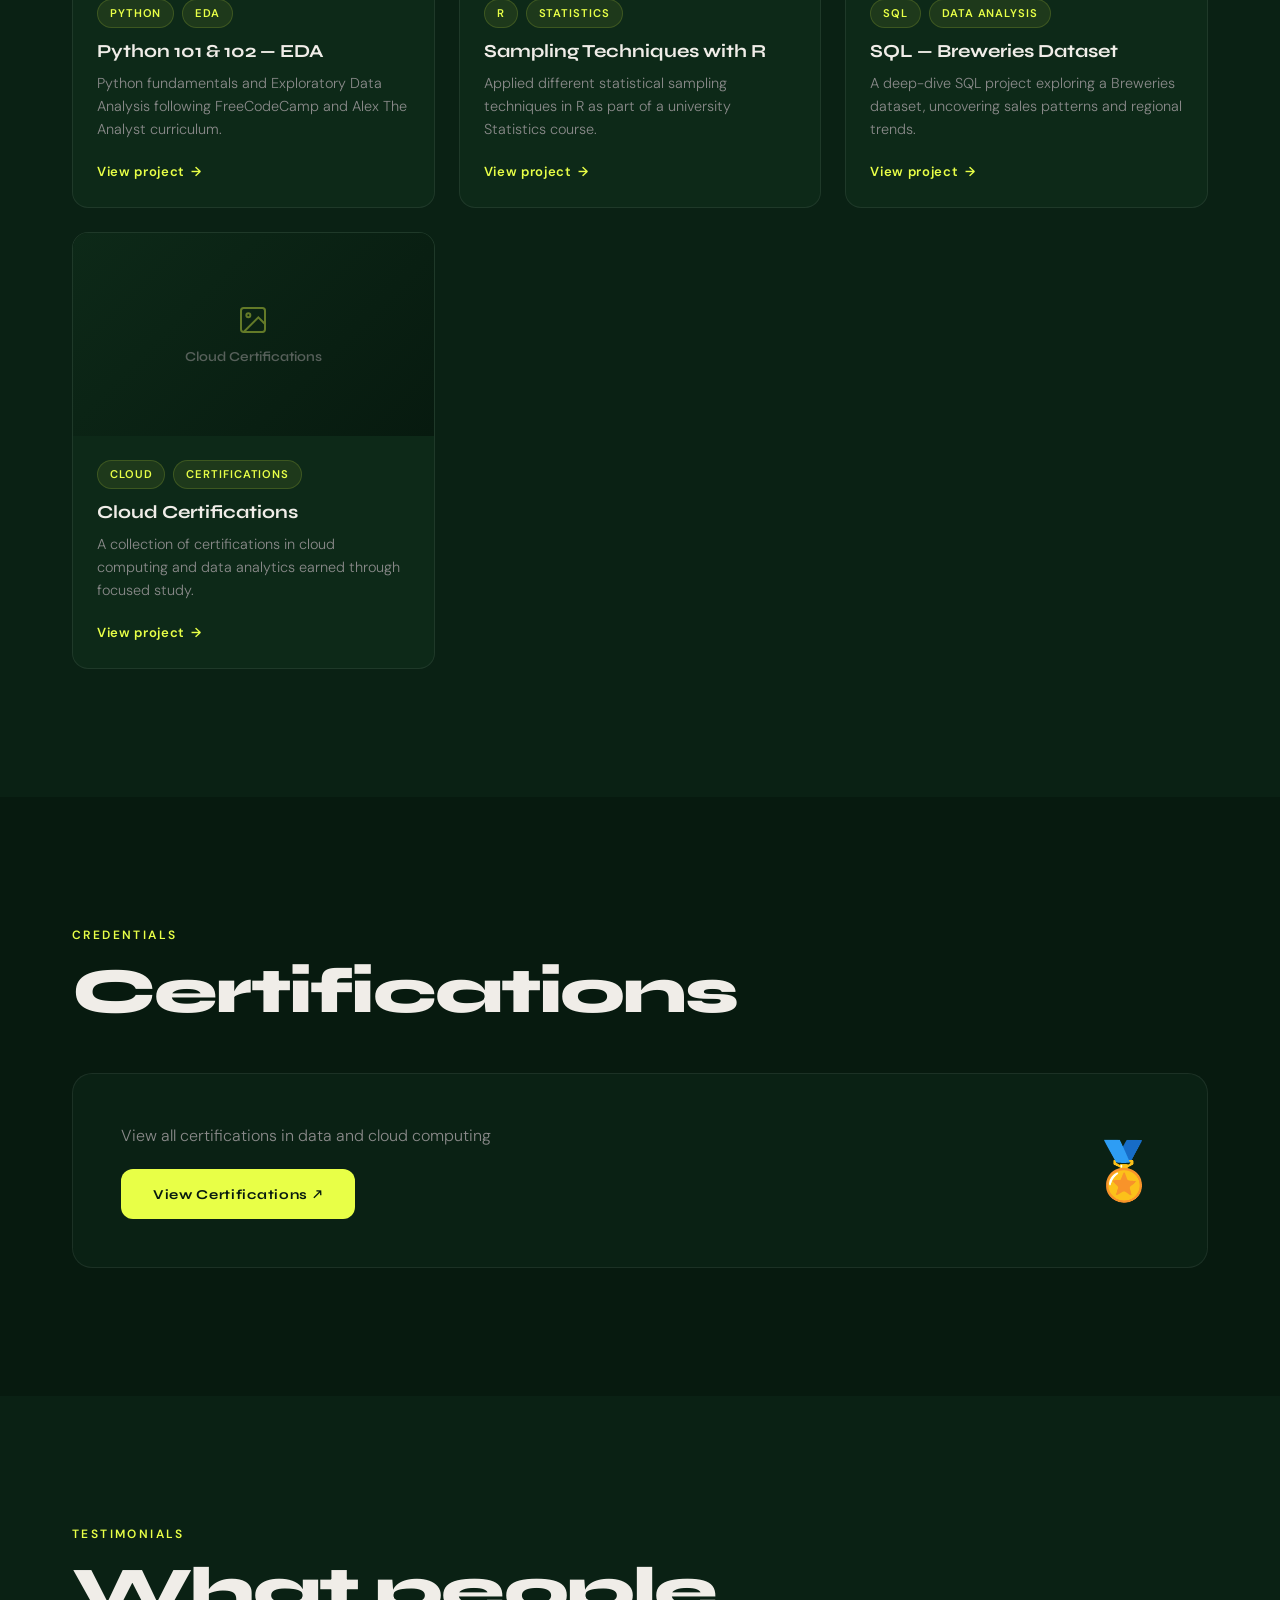
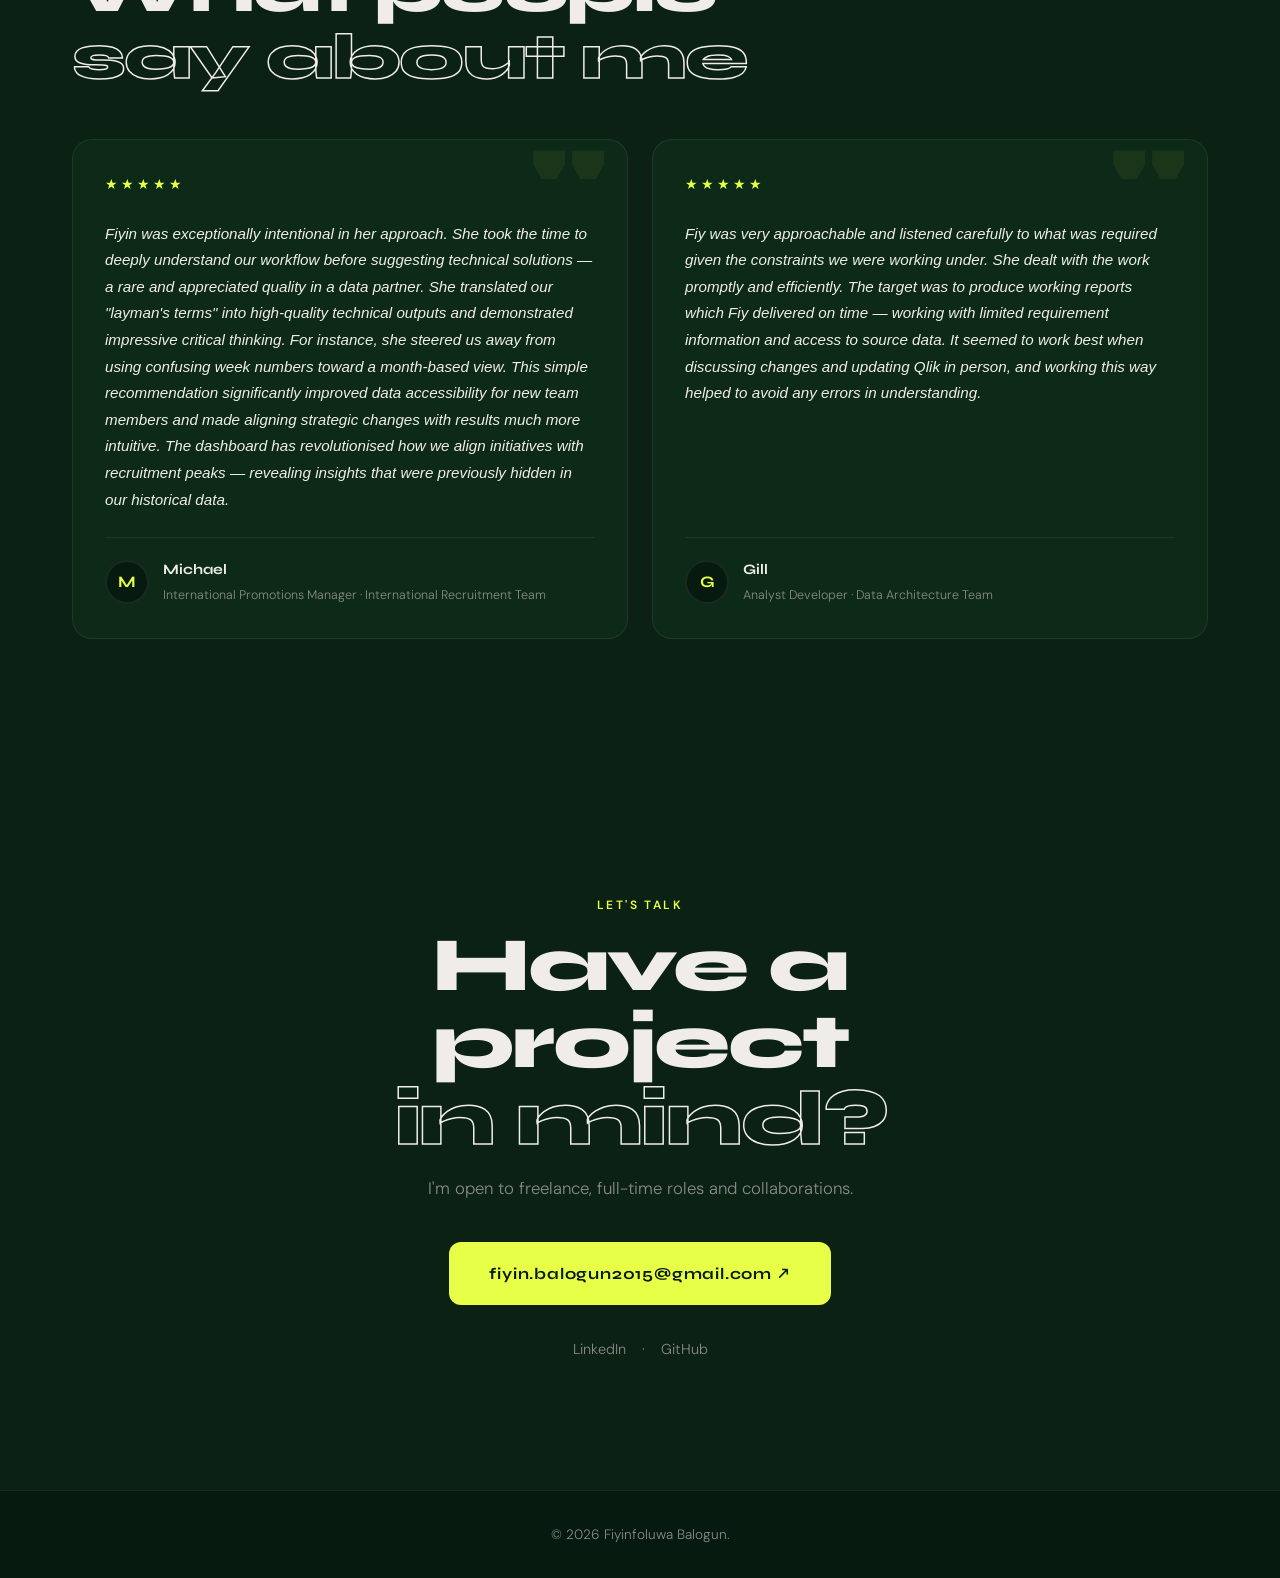
==== commit 142072ae: "Update index.html" ====
--- a/index.html
+++ b/index.html
@@ -247,7 +247,7 @@
   <!-- ── TESTIMONIALS ──────────────────────────────────────────── -->
 <section class="testimonials section" id="testimonials">
   <div class="container">
-    <p class="section-label reveal-up">Kind words</p>
+    <p class="section-label reveal-up">Testimonials</p>
     <h2 class="section-title reveal-up delay-1">What people<br /><em>say about me</em></h2>
     <div class="test-loading" id="testLoading">
       <div class="loading-bar"></div>
